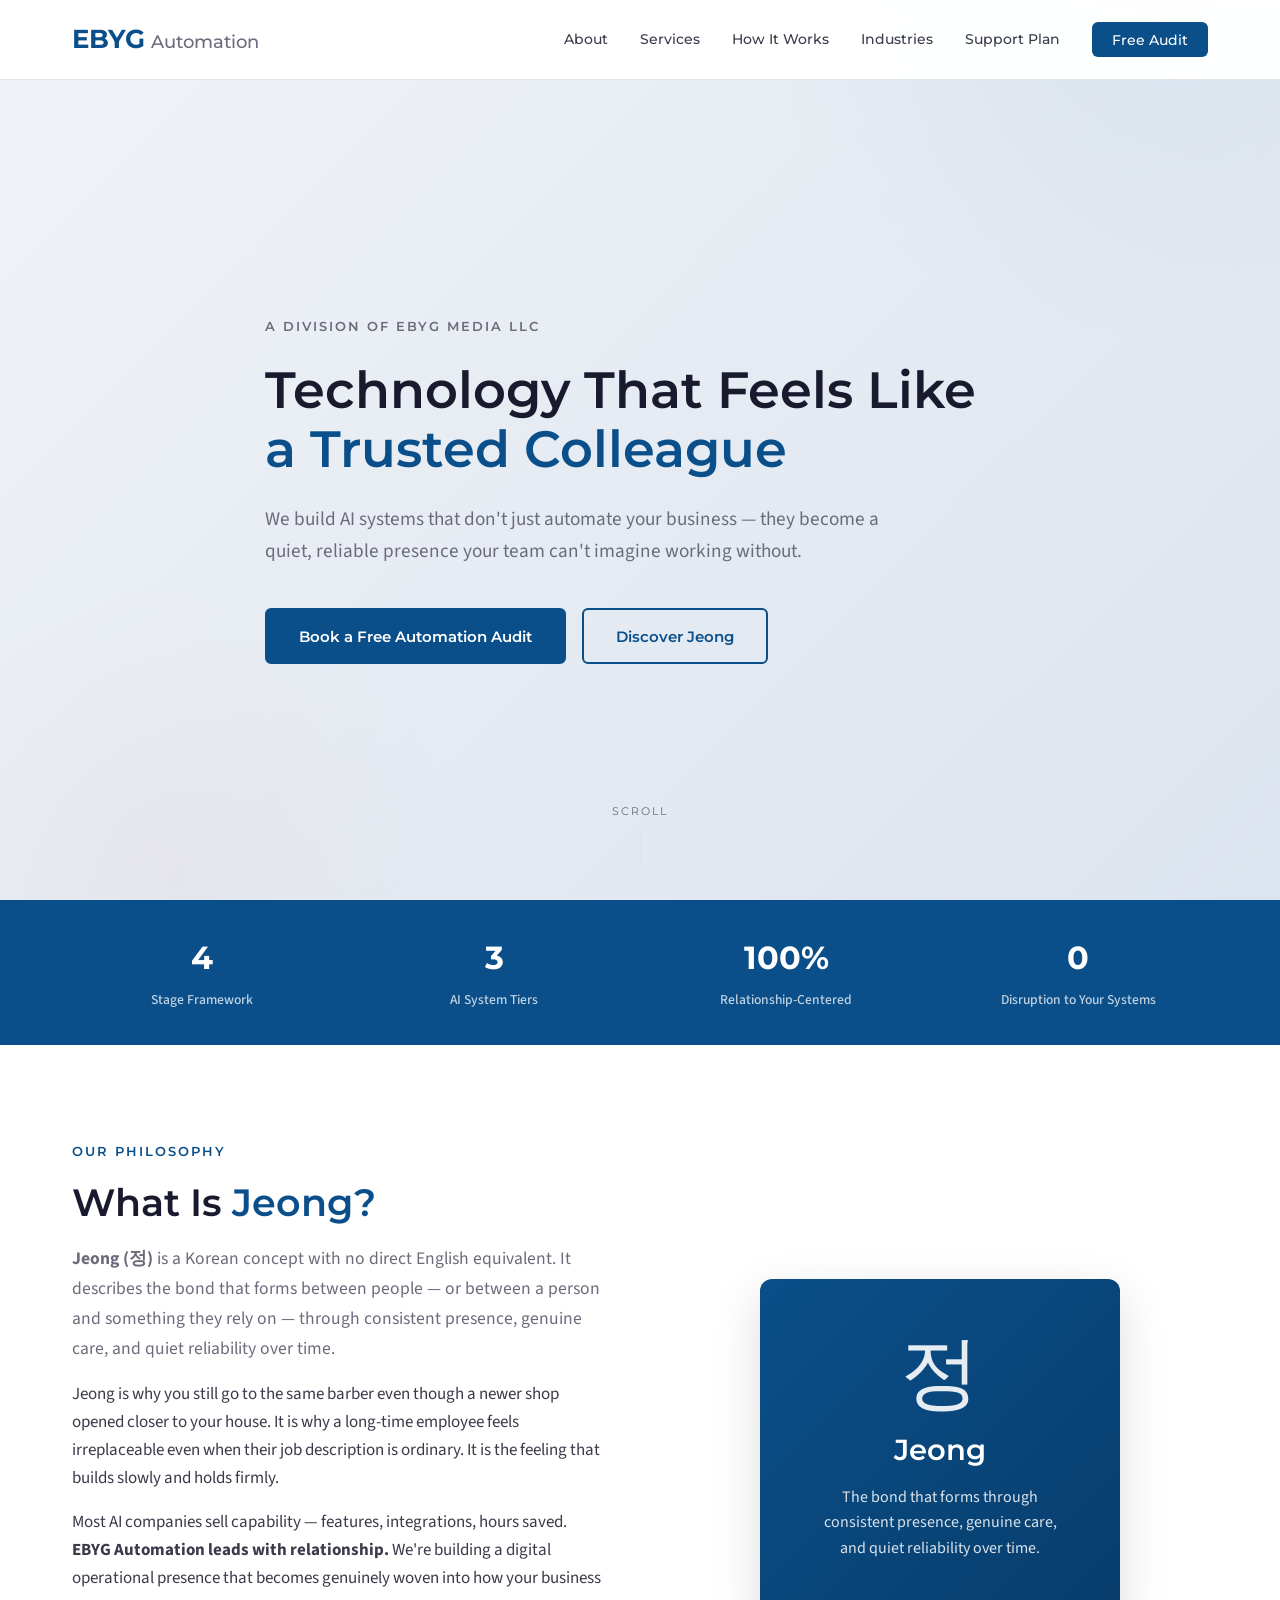
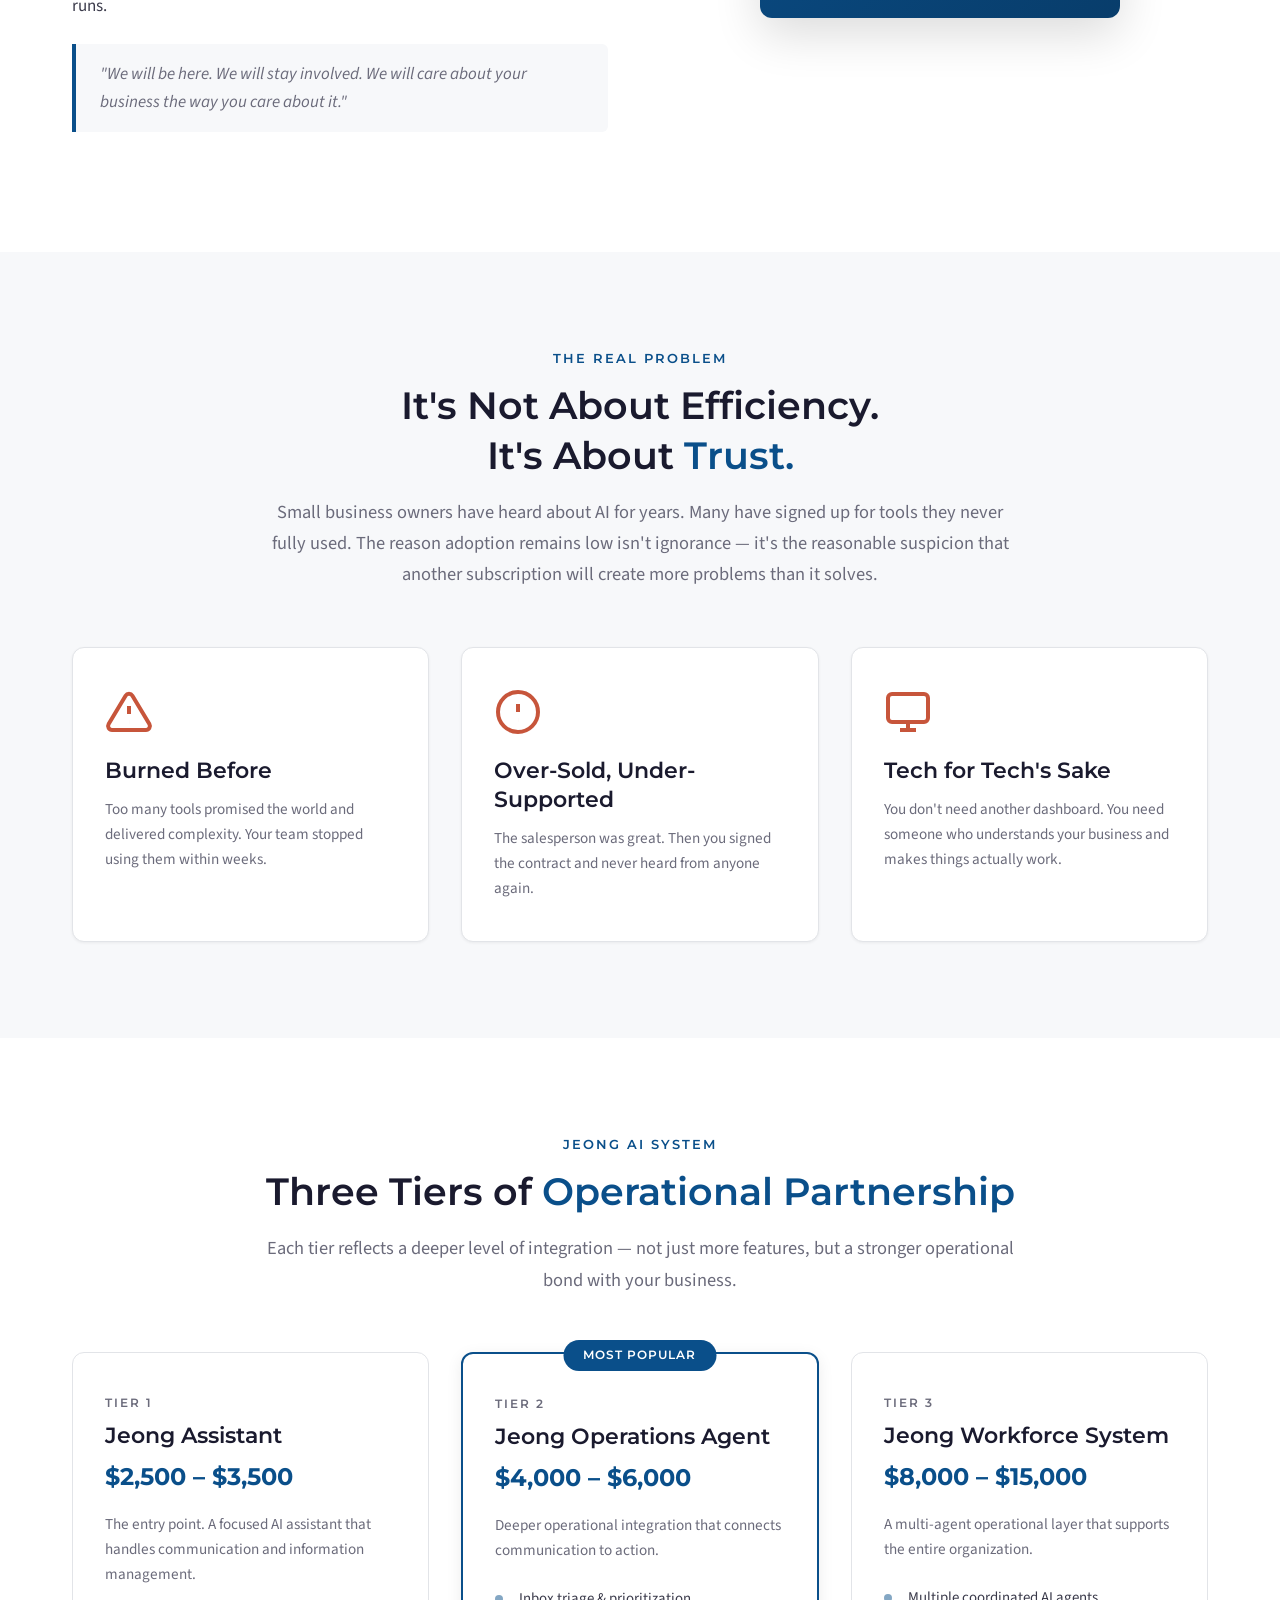
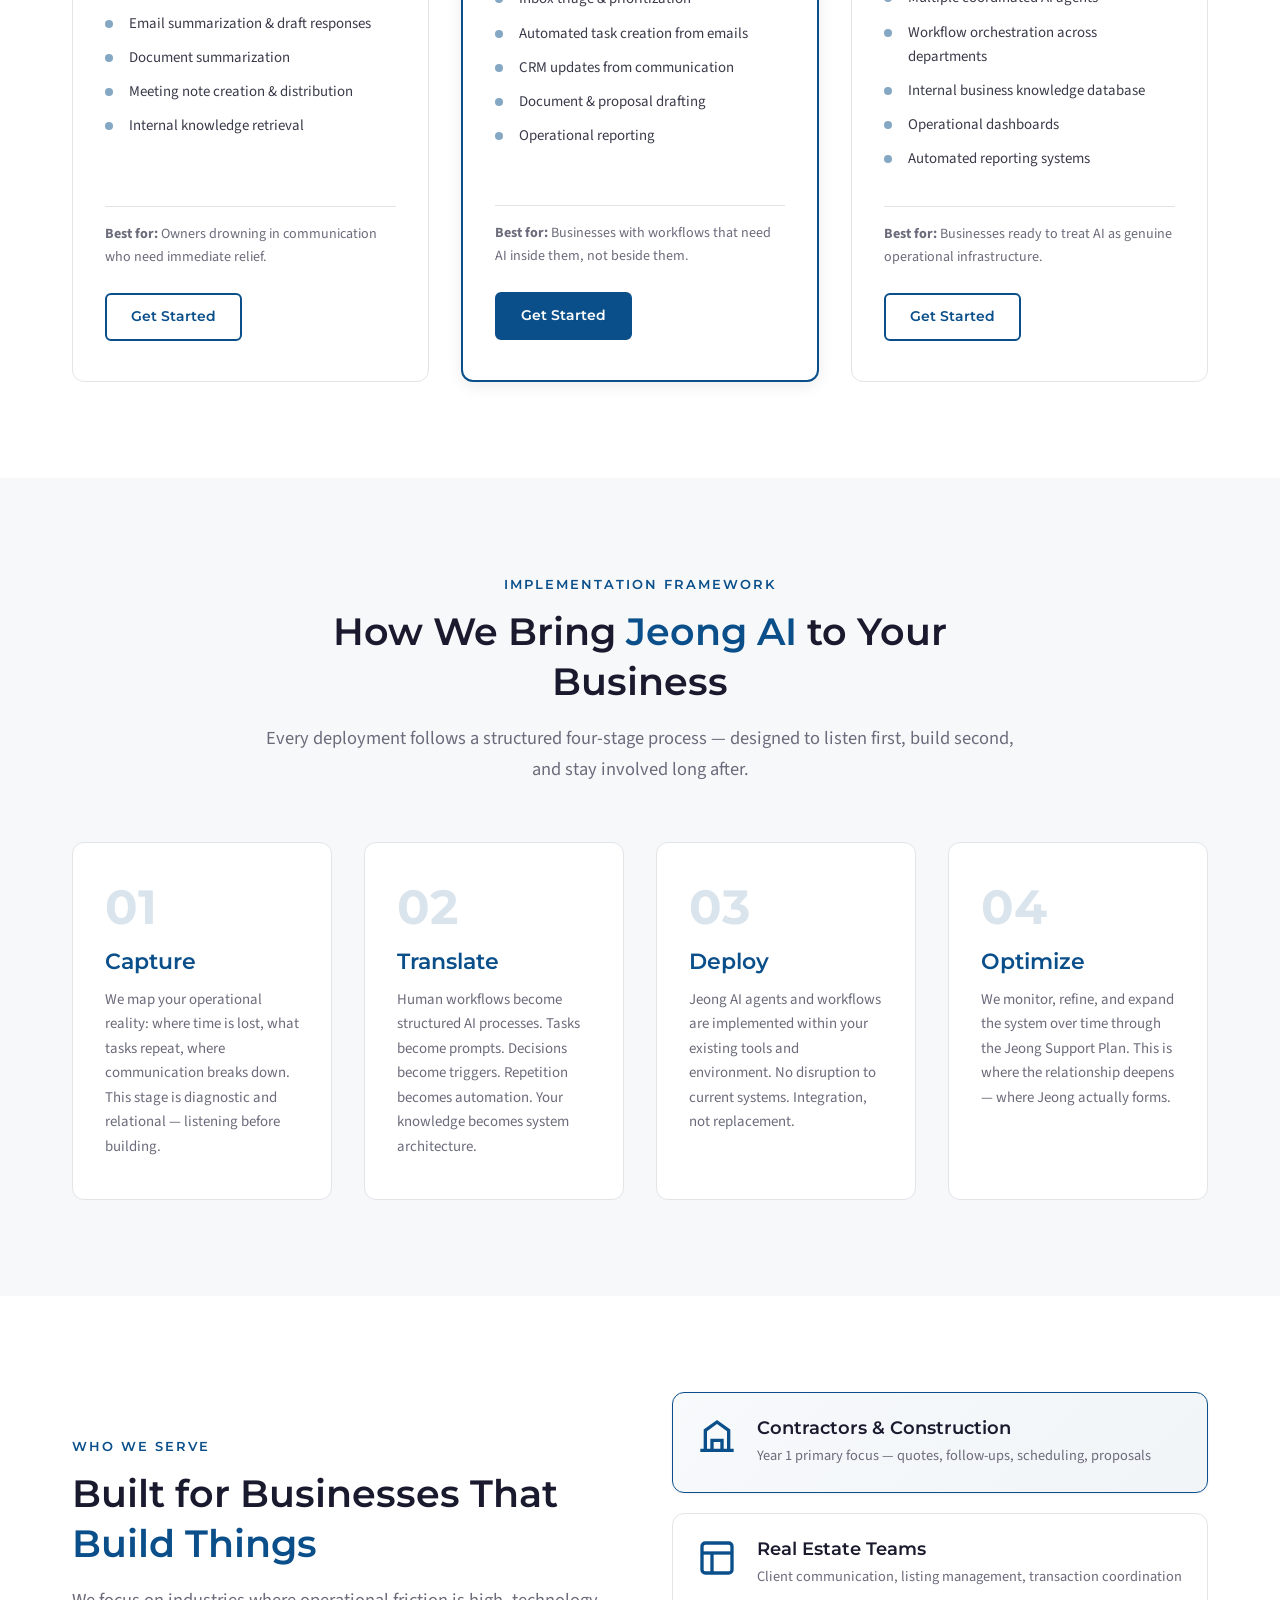
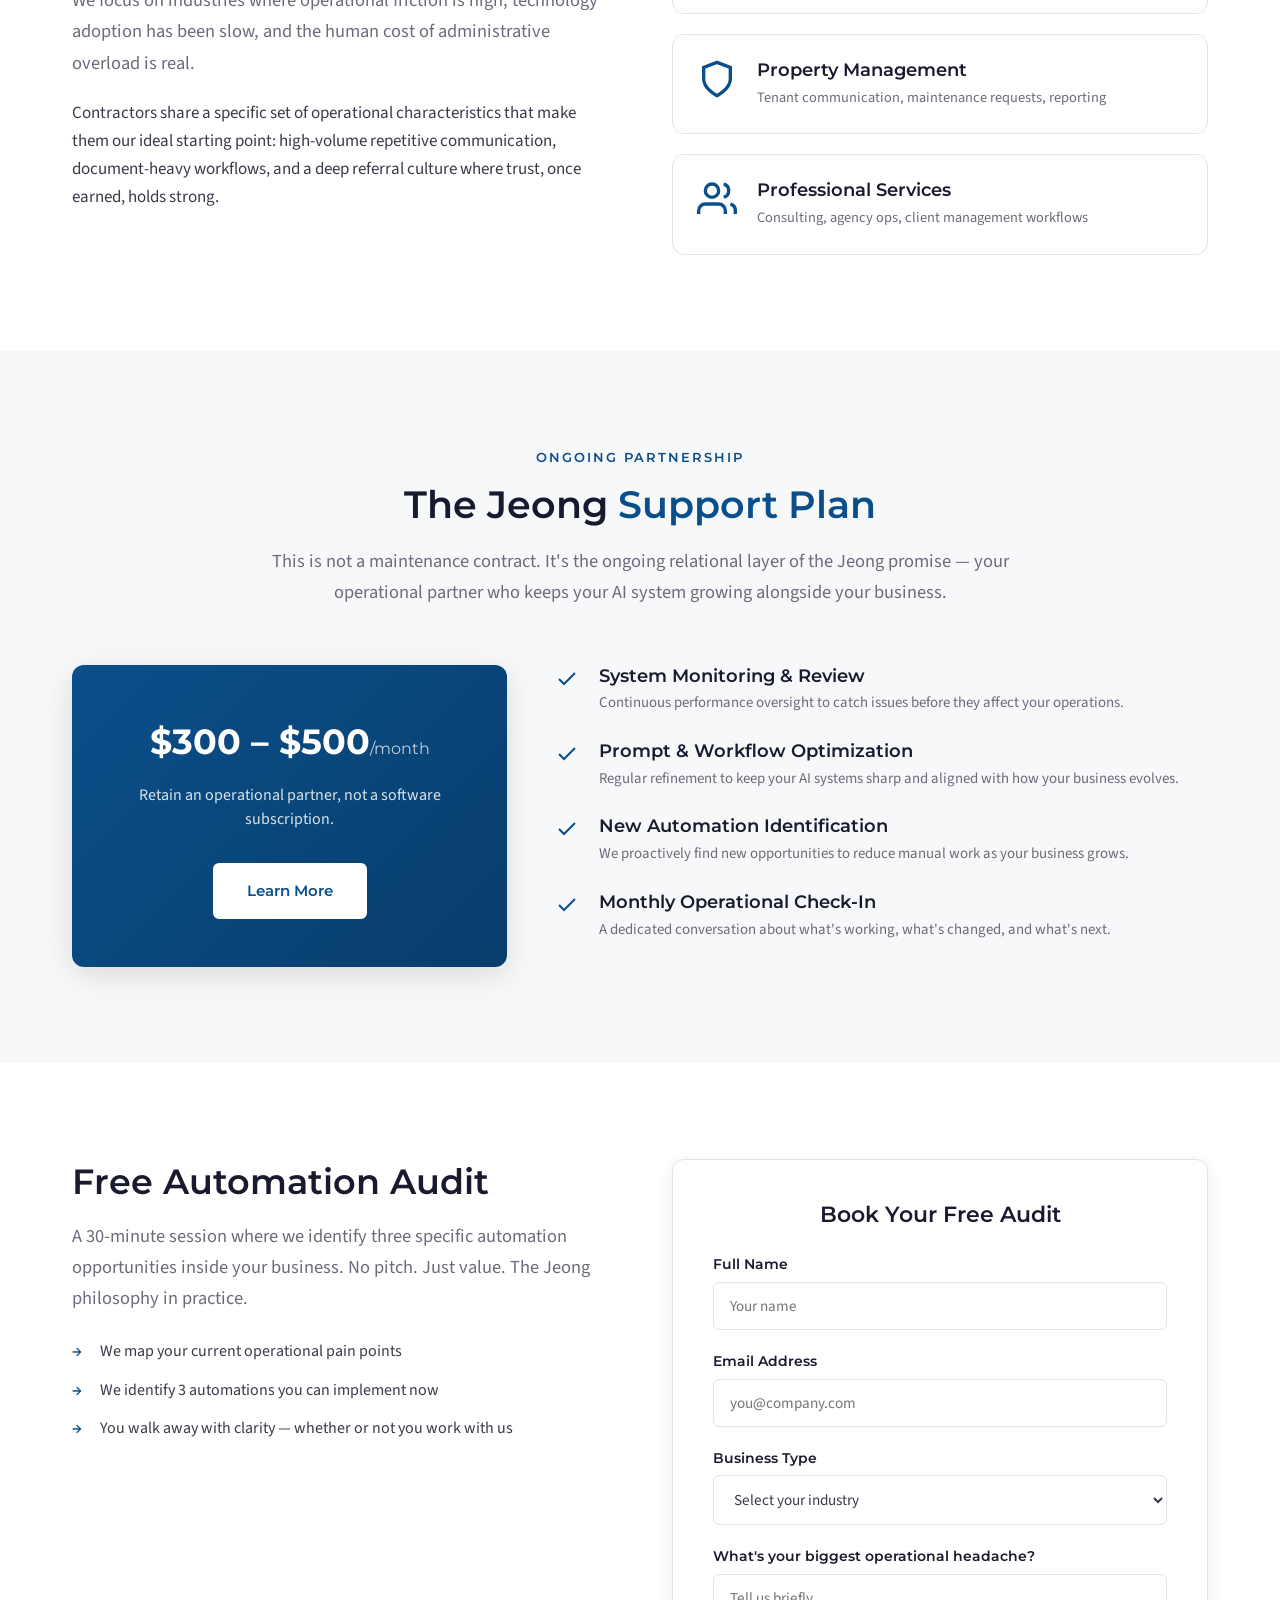
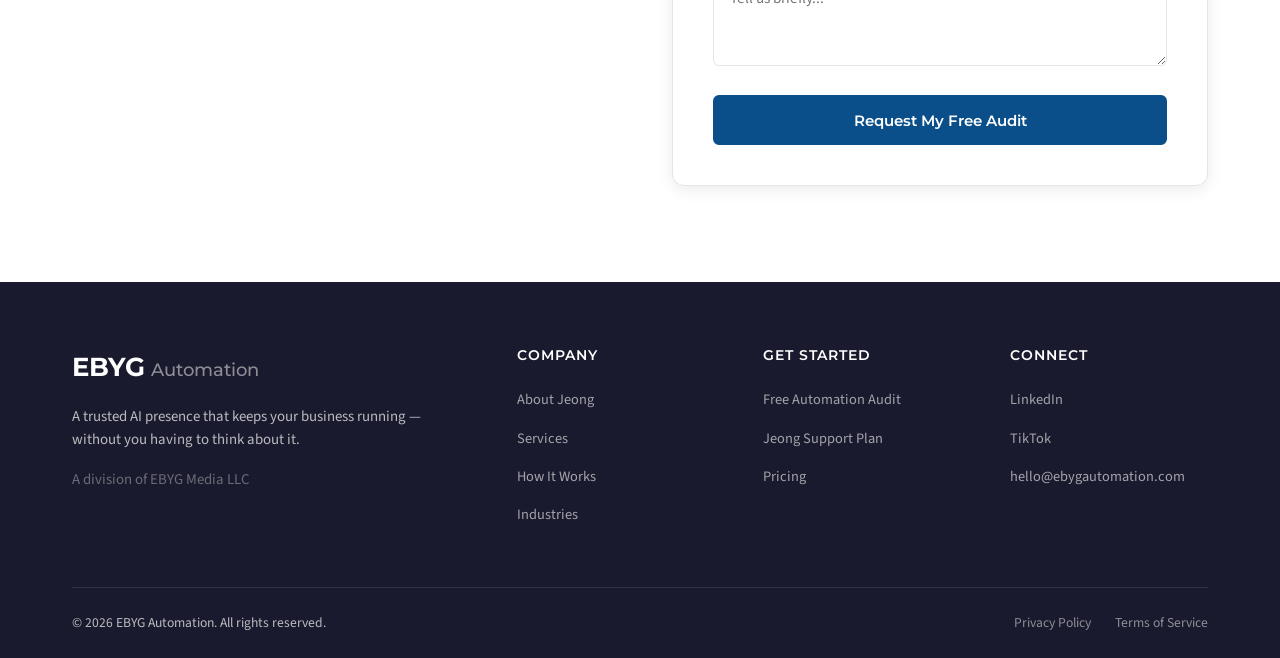
==== index.html @ 85698761 "Initial commit: EBYG Automation website Static single-page site for the Jeong AI brand with hero, se" ====
<!DOCTYPE html>
<html lang="en">
<head>
  <meta charset="UTF-8">
  <meta name="viewport" content="width=device-width, initial-scale=1.0">
  <meta name="description" content="EBYG Automation — AI implementation that builds trust, not just tools. Meet Jeong AI, your digital operational partner.">
  <title>EBYG Automation — Jeong AI | Trusted AI for Small Business</title>
  <link rel="preconnect" href="https://fonts.googleapis.com">
  <link rel="preconnect" href="https://fonts.gstatic.com" crossorigin>
  <link href="https://fonts.googleapis.com/css2?family=Montserrat:wght@400;500;600;700&family=Source+Sans+3:wght@300;400;500;600&display=swap" rel="stylesheet">
  <link rel="stylesheet" href="css/styles.css">
</head>
<body>

  <!-- ========== HEADER ========== -->
  <header class="site-header" id="site-header">
    <div class="container header-inner">
      <a href="#" class="logo">
        <span class="logo-ebyg">EBYG</span><span class="logo-auto">Automation</span>
      </a>
      <nav class="main-nav" id="main-nav">
        <ul class="nav-list">
          <li><a href="#about">About</a></li>
          <li><a href="#services">Services</a></li>
          <li><a href="#how-it-works">How It Works</a></li>
          <li><a href="#industries">Industries</a></li>
          <li><a href="#support">Support Plan</a></li>
          <li><a href="#contact" class="nav-cta">Free Audit</a></li>
        </ul>
      </nav>
      <button class="mobile-toggle" id="mobile-toggle" aria-label="Toggle navigation">
        <span></span><span></span><span></span>
      </button>
    </div>
  </header>

  <!-- ========== HERO ========== -->
  <section class="hero">
    <div class="hero-bg"></div>
    <div class="container hero-content">
      <p class="hero-tag">A Division of EBYG Media LLC</p>
      <h1>Technology That Feels Like<br><span class="highlight">a Trusted Colleague</span></h1>
      <p class="hero-sub">We build AI systems that don't just automate your business — they become a quiet, reliable presence your team can't imagine working without.</p>
      <div class="hero-actions">
        <a href="#contact" class="btn btn-primary">Book a Free Automation Audit</a>
        <a href="#about" class="btn btn-outline">Discover Jeong</a>
      </div>
    </div>
    <div class="hero-scroll">
      <span>Scroll</span>
      <div class="scroll-line"></div>
    </div>
  </section>

  <!-- ========== TRUST BAR ========== -->
  <section class="trust-bar">
    <div class="container">
      <div class="trust-items">
        <div class="trust-item">
          <span class="trust-number">4</span>
          <span class="trust-label">Stage Framework</span>
        </div>
        <div class="trust-item">
          <span class="trust-number">3</span>
          <span class="trust-label">AI System Tiers</span>
        </div>
        <div class="trust-item">
          <span class="trust-number">100%</span>
          <span class="trust-label">Relationship-Centered</span>
        </div>
        <div class="trust-item">
          <span class="trust-number">0</span>
          <span class="trust-label">Disruption to Your Systems</span>
        </div>
      </div>
    </div>
  </section>

  <!-- ========== ABOUT / JEONG ========== -->
  <section class="about" id="about">
    <div class="container">
      <div class="section-grid two-col">
        <div class="about-text">
          <p class="section-tag">Our Philosophy</p>
          <h2>What Is <span class="highlight">Jeong?</span></h2>
          <p class="lead"><strong>Jeong (정)</strong> is a Korean concept with no direct English equivalent. It describes the bond that forms between people — or between a person and something they rely on — through consistent presence, genuine care, and quiet reliability over time.</p>
          <p>Jeong is why you still go to the same barber even though a newer shop opened closer to your house. It is why a long-time employee feels irreplaceable even when their job description is ordinary. It is the feeling that builds slowly and holds firmly.</p>
          <p>Most AI companies sell capability — features, integrations, hours saved. <strong>EBYG Automation leads with relationship.</strong> We're building a digital operational presence that becomes genuinely woven into how your business runs.</p>
          <blockquote>
            "We will be here. We will stay involved. We will care about your business the way you care about it."
          </blockquote>
        </div>
        <div class="about-visual">
          <div class="jeong-card">
            <div class="jeong-symbol">정</div>
            <h3>Jeong</h3>
            <p>The bond that forms through consistent presence, genuine care, and quiet reliability over time.</p>
          </div>
        </div>
      </div>
    </div>
  </section>

  <!-- ========== PROBLEM ========== -->
  <section class="problem">
    <div class="container">
      <div class="section-center">
        <p class="section-tag">The Real Problem</p>
        <h2>It's Not About Efficiency.<br>It's About <span class="highlight">Trust.</span></h2>
        <p class="lead">Small business owners have heard about AI for years. Many have signed up for tools they never fully used. The reason adoption remains low isn't ignorance — it's the reasonable suspicion that another subscription will create more problems than it solves.</p>
      </div>
      <div class="problem-grid">
        <div class="problem-card">
          <div class="problem-icon">
            <svg viewBox="0 0 24 24" fill="none" stroke="currentColor" stroke-width="2"><path d="M10.29 3.86L1.82 18a2 2 0 0 0 1.71 3h16.94a2 2 0 0 0 1.71-3L13.71 3.86a2 2 0 0 0-3.42 0z"/><line x1="12" y1="9" x2="12" y2="13"/><line x1="12" y1="17" x2="12.01" y2="17"/></svg>
          </div>
          <h3>Burned Before</h3>
          <p>Too many tools promised the world and delivered complexity. Your team stopped using them within weeks.</p>
        </div>
        <div class="problem-card">
          <div class="problem-icon">
            <svg viewBox="0 0 24 24" fill="none" stroke="currentColor" stroke-width="2"><circle cx="12" cy="12" r="10"/><line x1="12" y1="8" x2="12" y2="12"/><line x1="12" y1="16" x2="12.01" y2="16"/></svg>
          </div>
          <h3>Over-Sold, Under-Supported</h3>
          <p>The salesperson was great. Then you signed the contract and never heard from anyone again.</p>
        </div>
        <div class="problem-card">
          <div class="problem-icon">
            <svg viewBox="0 0 24 24" fill="none" stroke="currentColor" stroke-width="2"><rect x="2" y="3" width="20" height="14" rx="2" ry="2"/><line x1="8" y1="21" x2="16" y2="21"/><line x1="12" y1="17" x2="12" y2="21"/></svg>
          </div>
          <h3>Tech for Tech's Sake</h3>
          <p>You don't need another dashboard. You need someone who understands your business and makes things actually work.</p>
        </div>
      </div>
    </div>
  </section>

  <!-- ========== SERVICES ========== -->
  <section class="services" id="services">
    <div class="container">
      <div class="section-center">
        <p class="section-tag">Jeong AI System</p>
        <h2>Three Tiers of <span class="highlight">Operational Partnership</span></h2>
        <p class="lead">Each tier reflects a deeper level of integration — not just more features, but a stronger operational bond with your business.</p>
      </div>
      <div class="services-grid">

        <div class="service-card">
          <div class="service-tier">Tier 1</div>
          <h3>Jeong Assistant</h3>
          <p class="service-price">$2,500 – $3,500</p>
          <p class="service-desc">The entry point. A focused AI assistant that handles communication and information management.</p>
          <ul class="service-features">
            <li>Email summarization &amp; draft responses</li>
            <li>Document summarization</li>
            <li>Meeting note creation &amp; distribution</li>
            <li>Internal knowledge retrieval</li>
          </ul>
          <p class="service-for"><strong>Best for:</strong> Owners drowning in communication who need immediate relief.</p>
          <a href="#contact" class="btn btn-outline btn-sm">Get Started</a>
        </div>

        <div class="service-card featured">
          <div class="service-badge">Most Popular</div>
          <div class="service-tier">Tier 2</div>
          <h3>Jeong Operations Agent</h3>
          <p class="service-price">$4,000 – $6,000</p>
          <p class="service-desc">Deeper operational integration that connects communication to action.</p>
          <ul class="service-features">
            <li>Inbox triage &amp; prioritization</li>
            <li>Automated task creation from emails</li>
            <li>CRM updates from communication</li>
            <li>Document &amp; proposal drafting</li>
            <li>Operational reporting</li>
          </ul>
          <p class="service-for"><strong>Best for:</strong> Businesses with workflows that need AI inside them, not beside them.</p>
          <a href="#contact" class="btn btn-primary btn-sm">Get Started</a>
        </div>

        <div class="service-card">
          <div class="service-tier">Tier 3</div>
          <h3>Jeong Workforce System</h3>
          <p class="service-price">$8,000 – $15,000</p>
          <p class="service-desc">A multi-agent operational layer that supports the entire organization.</p>
          <ul class="service-features">
            <li>Multiple coordinated AI agents</li>
            <li>Workflow orchestration across departments</li>
            <li>Internal business knowledge database</li>
            <li>Operational dashboards</li>
            <li>Automated reporting systems</li>
          </ul>
          <p class="service-for"><strong>Best for:</strong> Businesses ready to treat AI as genuine operational infrastructure.</p>
          <a href="#contact" class="btn btn-outline btn-sm">Get Started</a>
        </div>

      </div>
    </div>
  </section>

  <!-- ========== HOW IT WORKS ========== -->
  <section class="how-it-works" id="how-it-works">
    <div class="container">
      <div class="section-center">
        <p class="section-tag">Implementation Framework</p>
        <h2>How We Bring <span class="highlight">Jeong AI</span> to Your Business</h2>
        <p class="lead">Every deployment follows a structured four-stage process — designed to listen first, build second, and stay involved long after.</p>
      </div>
      <div class="steps-grid">
        <div class="step-card">
          <div class="step-number">01</div>
          <h3>Capture</h3>
          <p>We map your operational reality: where time is lost, what tasks repeat, where communication breaks down. This stage is diagnostic and relational — listening before building.</p>
        </div>
        <div class="step-card">
          <div class="step-number">02</div>
          <h3>Translate</h3>
          <p>Human workflows become structured AI processes. Tasks become prompts. Decisions become triggers. Repetition becomes automation. Your knowledge becomes system architecture.</p>
        </div>
        <div class="step-card">
          <div class="step-number">03</div>
          <h3>Deploy</h3>
          <p>Jeong AI agents and workflows are implemented within your existing tools and environment. No disruption to current systems. Integration, not replacement.</p>
        </div>
        <div class="step-card">
          <div class="step-number">04</div>
          <h3>Optimize</h3>
          <p>We monitor, refine, and expand the system over time through the Jeong Support Plan. This is where the relationship deepens — where Jeong actually forms.</p>
        </div>
      </div>
    </div>
  </section>

  <!-- ========== INDUSTRIES ========== -->
  <section class="industries" id="industries">
    <div class="container">
      <div class="section-grid two-col">
        <div class="industries-text">
          <p class="section-tag">Who We Serve</p>
          <h2>Built for Businesses That <span class="highlight">Build Things</span></h2>
          <p class="lead">We focus on industries where operational friction is high, technology adoption has been slow, and the human cost of administrative overload is real.</p>
          <p>Contractors share a specific set of operational characteristics that make them our ideal starting point: high-volume repetitive communication, document-heavy workflows, and a deep referral culture where trust, once earned, holds strong.</p>
        </div>
        <div class="industries-list">
          <div class="industry-item active">
            <div class="industry-icon">
              <svg viewBox="0 0 24 24" fill="none" stroke="currentColor" stroke-width="2"><path d="M2 20h20"/><path d="M5 20V8l7-5 7 5v12"/><path d="M9 20v-6h6v6"/></svg>
            </div>
            <div>
              <h4>Contractors &amp; Construction</h4>
              <p>Year 1 primary focus — quotes, follow-ups, scheduling, proposals</p>
            </div>
          </div>
          <div class="industry-item">
            <div class="industry-icon">
              <svg viewBox="0 0 24 24" fill="none" stroke="currentColor" stroke-width="2"><rect x="3" y="3" width="18" height="18" rx="2"/><path d="M3 9h18"/><path d="M9 21V9"/></svg>
            </div>
            <div>
              <h4>Real Estate Teams</h4>
              <p>Client communication, listing management, transaction coordination</p>
            </div>
          </div>
          <div class="industry-item">
            <div class="industry-icon">
              <svg viewBox="0 0 24 24" fill="none" stroke="currentColor" stroke-width="2"><path d="M12 22s8-4 8-10V5l-8-3-8 3v7c0 6 8 10 8 10z"/></svg>
            </div>
            <div>
              <h4>Property Management</h4>
              <p>Tenant communication, maintenance requests, reporting</p>
            </div>
          </div>
          <div class="industry-item">
            <div class="industry-icon">
              <svg viewBox="0 0 24 24" fill="none" stroke="currentColor" stroke-width="2"><path d="M17 21v-2a4 4 0 0 0-4-4H5a4 4 0 0 0-4 4v2"/><circle cx="9" cy="7" r="4"/><path d="M23 21v-2a4 4 0 0 0-3-3.87"/><path d="M16 3.13a4 4 0 0 1 0 7.75"/></svg>
            </div>
            <div>
              <h4>Professional Services</h4>
              <p>Consulting, agency ops, client management workflows</p>
            </div>
          </div>
        </div>
      </div>
    </div>
  </section>

  <!-- ========== SUPPORT PLAN ========== -->
  <section class="support" id="support">
    <div class="container">
      <div class="section-center">
        <p class="section-tag">Ongoing Partnership</p>
        <h2>The Jeong <span class="highlight">Support Plan</span></h2>
        <p class="lead">This is not a maintenance contract. It's the ongoing relational layer of the Jeong promise — your operational partner who keeps your AI system growing alongside your business.</p>
      </div>
      <div class="support-layout">
        <div class="support-price-card">
          <p class="support-price">$300 – $500<span>/month</span></p>
          <p class="support-tagline">Retain an operational partner, not a software subscription.</p>
          <a href="#contact" class="btn btn-primary">Learn More</a>
        </div>
        <div class="support-features">
          <div class="support-feature">
            <svg viewBox="0 0 24 24" fill="none" stroke="currentColor" stroke-width="2"><polyline points="20 6 9 17 4 12"/></svg>
            <div>
              <h4>System Monitoring &amp; Review</h4>
              <p>Continuous performance oversight to catch issues before they affect your operations.</p>
            </div>
          </div>
          <div class="support-feature">
            <svg viewBox="0 0 24 24" fill="none" stroke="currentColor" stroke-width="2"><polyline points="20 6 9 17 4 12"/></svg>
            <div>
              <h4>Prompt &amp; Workflow Optimization</h4>
              <p>Regular refinement to keep your AI systems sharp and aligned with how your business evolves.</p>
            </div>
          </div>
          <div class="support-feature">
            <svg viewBox="0 0 24 24" fill="none" stroke="currentColor" stroke-width="2"><polyline points="20 6 9 17 4 12"/></svg>
            <div>
              <h4>New Automation Identification</h4>
              <p>We proactively find new opportunities to reduce manual work as your business grows.</p>
            </div>
          </div>
          <div class="support-feature">
            <svg viewBox="0 0 24 24" fill="none" stroke="currentColor" stroke-width="2"><polyline points="20 6 9 17 4 12"/></svg>
            <div>
              <h4>Monthly Operational Check-In</h4>
              <p>A dedicated conversation about what's working, what's changed, and what's next.</p>
            </div>
          </div>
        </div>
      </div>
    </div>
  </section>

  <!-- ========== CTA / AUDIT ========== -->
  <section class="cta-section" id="contact">
    <div class="container">
      <div class="cta-box">
        <div class="cta-content">
          <h2>Free Automation Audit</h2>
          <p class="lead">A 30-minute session where we identify three specific automation opportunities inside your business. No pitch. Just value. The Jeong philosophy in practice.</p>
          <ul class="cta-list">
            <li>We map your current operational pain points</li>
            <li>We identify 3 automations you can implement now</li>
            <li>You walk away with clarity — whether or not you work with us</li>
          </ul>
        </div>
        <div class="cta-form-wrap">
          <form class="cta-form" id="audit-form">
            <h3>Book Your Free Audit</h3>
            <div class="form-group">
              <label for="name">Full Name</label>
              <input type="text" id="name" name="name" placeholder="Your name" required>
            </div>
            <div class="form-group">
              <label for="email">Email Address</label>
              <input type="email" id="email" name="email" placeholder="you@company.com" required>
            </div>
            <div class="form-group">
              <label for="business">Business Type</label>
              <select id="business" name="business" required>
                <option value="" disabled selected>Select your industry</option>
                <option value="contractor">Contractor / Construction</option>
                <option value="realestate">Real Estate</option>
                <option value="property">Property Management</option>
                <option value="professional">Professional Services</option>
                <option value="other">Other</option>
              </select>
            </div>
            <div class="form-group">
              <label for="message">What's your biggest operational headache?</label>
              <textarea id="message" name="message" rows="3" placeholder="Tell us briefly..."></textarea>
            </div>
            <button type="submit" class="btn btn-primary btn-full">Request My Free Audit</button>
          </form>
        </div>
      </div>
    </div>
  </section>

  <!-- ========== FOOTER ========== -->
  <footer class="site-footer">
    <div class="container">
      <div class="footer-grid">
        <div class="footer-brand">
          <a href="#" class="logo">
            <span class="logo-ebyg">EBYG</span><span class="logo-auto">Automation</span>
          </a>
          <p>A trusted AI presence that keeps your business running — without you having to think about it.</p>
          <p class="footer-division">A division of EBYG Media LLC</p>
        </div>
        <div class="footer-links">
          <h4>Company</h4>
          <ul>
            <li><a href="#about">About Jeong</a></li>
            <li><a href="#services">Services</a></li>
            <li><a href="#how-it-works">How It Works</a></li>
            <li><a href="#industries">Industries</a></li>
          </ul>
        </div>
        <div class="footer-links">
          <h4>Get Started</h4>
          <ul>
            <li><a href="#contact">Free Automation Audit</a></li>
            <li><a href="#support">Jeong Support Plan</a></li>
            <li><a href="#services">Pricing</a></li>
          </ul>
        </div>
        <div class="footer-links">
          <h4>Connect</h4>
          <ul>
            <li><a href="https://linkedin.com" target="_blank" rel="noopener">LinkedIn</a></li>
            <li><a href="https://tiktok.com" target="_blank" rel="noopener">TikTok</a></li>
            <li><a href="mailto:hello@ebygautomation.com">hello@ebygautomation.com</a></li>
          </ul>
        </div>
      </div>
      <div class="footer-bottom">
        <p>&copy; 2026 EBYG Automation. All rights reserved.</p>
        <div class="footer-legal">
          <a href="#">Privacy Policy</a>
          <a href="#">Terms of Service</a>
        </div>
      </div>
    </div>
  </footer>

  <!-- Scroll to top -->
  <button class="scroll-top" id="scroll-top" aria-label="Scroll to top">
    <svg viewBox="0 0 24 24" fill="none" stroke="currentColor" stroke-width="2"><polyline points="18 15 12 9 6 15"/></svg>
  </button>

  <script src="js/main.js"></script>
</body>
</html>
---- css/styles.css ----
/* ============================================================
   EBYG Automation — Styles
   Design inspired by explanationbygeneration.com
   Brand: Professional, warm, trust-centered
   ============================================================ */

/* ---------- VARIABLES ---------- */
:root {
  --primary: #0a4f8a;
  --primary-dark: #083d6b;
  --primary-light: #1a6fb8;
  --accent: #c7553b;
  --accent-hover: #a8432d;
  --dark: #1a1a2e;
  --text: #3a3a4a;
  --text-light: #6b6b7b;
  --light: #f7f8fa;
  --white: #ffffff;
  --border: #e2e4e8;
  --shadow-sm: 0 1px 3px rgba(0,0,0,0.06);
  --shadow-md: 0 4px 16px rgba(0,0,0,0.08);
  --shadow-lg: 0 8px 32px rgba(0,0,0,0.12);
  --shadow-xl: 0 16px 48px rgba(0,0,0,0.14);
  --radius: 6px;
  --radius-lg: 12px;
  --transition: 0.25s ease;
  --font-heading: 'Montserrat', sans-serif;
  --font-body: 'Source Sans 3', 'Source Sans Pro', sans-serif;
  --max-width: 1200px;
  --header-h: 80px;
}

/* ---------- RESET ---------- */
*, *::before, *::after { box-sizing: border-box; margin: 0; padding: 0; }
html { scroll-behavior: smooth; scroll-padding-top: var(--header-h); }
body {
  font-family: var(--font-body);
  font-size: 17px;
  line-height: 1.65;
  color: var(--text);
  background: var(--white);
  -webkit-font-smoothing: antialiased;
}
img { max-width: 100%; display: block; }
a { color: var(--primary); text-decoration: none; transition: color var(--transition); }
a:hover { color: var(--accent); }
ul { list-style: none; }

/* ---------- UTILITIES ---------- */
.container {
  width: 100%;
  max-width: var(--max-width);
  margin: 0 auto;
  padding: 0 2rem;
}
.section-tag {
  font-family: var(--font-heading);
  font-size: 0.8rem;
  font-weight: 600;
  text-transform: uppercase;
  letter-spacing: 2px;
  color: var(--primary);
  margin-bottom: 0.75rem;
}
.section-center { text-align: center; max-width: 750px; margin: 0 auto 3.5rem; }
.section-grid { display: grid; gap: 4rem; align-items: center; }
.two-col { grid-template-columns: 1fr 1fr; }
h1, h2, h3, h4, h5, h6 {
  font-family: var(--font-heading);
  color: var(--dark);
  line-height: 1.3;
  font-weight: 600;
}
h1 { font-size: 3.2rem; line-height: 1.15; }
h2 { font-size: 2.4rem; margin-bottom: 1rem; }
h3 { font-size: 1.4rem; margin-bottom: 0.5rem; }
h4 { font-size: 1.1rem; }
.highlight { color: var(--primary); }
.lead { font-size: 1.15rem; color: var(--text-light); line-height: 1.7; margin-bottom: 1.25rem; }
blockquote {
  border-left: 4px solid var(--primary);
  padding: 1rem 1.5rem;
  margin: 1.5rem 0;
  font-style: italic;
  color: var(--text-light);
  background: var(--light);
  border-radius: 0 var(--radius) var(--radius) 0;
}

/* ---------- BUTTONS ---------- */
.btn {
  display: inline-flex;
  align-items: center;
  justify-content: center;
  font-family: var(--font-heading);
  font-size: 0.95rem;
  font-weight: 600;
  padding: 0.85rem 2rem;
  border-radius: var(--radius);
  border: 2px solid transparent;
  cursor: pointer;
  transition: all var(--transition);
  text-decoration: none;
}
.btn-primary {
  background: var(--primary);
  color: var(--white);
  border-color: var(--primary);
}
.btn-primary:hover {
  background: var(--accent);
  border-color: var(--accent);
  color: var(--white);
}
.btn-outline {
  background: transparent;
  color: var(--primary);
  border-color: var(--primary);
}
.btn-outline:hover {
  background: var(--primary);
  color: var(--white);
}
.btn-sm { padding: 0.65rem 1.5rem; font-size: 0.88rem; }
.btn-full { width: 100%; }

/* ---------- HEADER ---------- */
.site-header {
  position: fixed;
  top: 0; left: 0; right: 0;
  height: var(--header-h);
  background: rgba(255,255,255,0.97);
  backdrop-filter: blur(10px);
  z-index: 1000;
  border-bottom: 1px solid var(--border);
  transition: box-shadow var(--transition);
}
.site-header.scrolled { box-shadow: var(--shadow-md); }
.header-inner {
  display: flex;
  align-items: center;
  justify-content: space-between;
  height: 100%;
}
.logo {
  display: flex;
  align-items: baseline;
  gap: 0.35rem;
  font-family: var(--font-heading);
  text-decoration: none;
}
.logo-ebyg {
  font-size: 1.6rem;
  font-weight: 700;
  color: var(--primary);
}
.logo-auto {
  font-size: 1.1rem;
  font-weight: 500;
  color: var(--text-light);
}
.nav-list {
  display: flex;
  align-items: center;
  gap: 2rem;
}
.nav-list a {
  font-family: var(--font-heading);
  font-size: 0.9rem;
  font-weight: 500;
  color: var(--text);
  transition: color var(--transition);
  position: relative;
}
.nav-list a::after {
  content: '';
  position: absolute;
  bottom: -4px; left: 0;
  width: 0; height: 2px;
  background: var(--primary);
  transition: width var(--transition);
}
.nav-list a:hover { color: var(--primary); }
.nav-list a:hover::after { width: 100%; }
.nav-cta {
  background: var(--primary);
  color: var(--white) !important;
  padding: 0.55rem 1.25rem;
  border-radius: var(--radius);
}
.nav-cta::after { display: none !important; }
.nav-cta:hover { background: var(--accent); color: var(--white) !important; }

/* Mobile toggle */
.mobile-toggle {
  display: none;
  flex-direction: column;
  gap: 5px;
  background: none;
  border: none;
  cursor: pointer;
  padding: 4px;
}
.mobile-toggle span {
  width: 26px; height: 2px;
  background: var(--dark);
  border-radius: 2px;
  transition: all var(--transition);
}
.mobile-toggle.active span:nth-child(1) { transform: rotate(45deg) translate(5px, 5px); }
.mobile-toggle.active span:nth-child(2) { opacity: 0; }
.mobile-toggle.active span:nth-child(3) { transform: rotate(-45deg) translate(5px, -5px); }

/* ---------- HERO ---------- */
.hero {
  position: relative;
  min-height: 100vh;
  display: flex;
  align-items: center;
  overflow: hidden;
  padding-top: var(--header-h);
}
.hero-bg {
  position: absolute;
  inset: 0;
  background: linear-gradient(135deg, #f0f4f8 0%, #e8edf4 40%, #dce4ef 100%);
  z-index: -2;
}
.hero-bg::before {
  content: '';
  position: absolute;
  top: -50%; right: -20%;
  width: 800px; height: 800px;
  background: radial-gradient(circle, rgba(10,79,138,0.06) 0%, transparent 70%);
  border-radius: 50%;
}
.hero-bg::after {
  content: '';
  position: absolute;
  bottom: -30%; left: -10%;
  width: 600px; height: 600px;
  background: radial-gradient(circle, rgba(199,85,59,0.04) 0%, transparent 70%);
  border-radius: 50%;
}
.hero-content {
  max-width: 750px;
  padding: 4rem 0;
}
.hero-tag {
  font-family: var(--font-heading);
  font-size: 0.8rem;
  font-weight: 600;
  text-transform: uppercase;
  letter-spacing: 2px;
  color: var(--text-light);
  margin-bottom: 1.5rem;
}
.hero h1 { margin-bottom: 1.5rem; }
.hero-sub {
  font-size: 1.2rem;
  line-height: 1.7;
  color: var(--text-light);
  margin-bottom: 2.5rem;
  max-width: 620px;
}
.hero-actions { display: flex; gap: 1rem; flex-wrap: wrap; }

.hero-scroll {
  position: absolute;
  bottom: 2rem;
  left: 50%;
  transform: translateX(-50%);
  display: flex;
  flex-direction: column;
  align-items: center;
  gap: 0.5rem;
}
.hero-scroll span {
  font-family: var(--font-heading);
  font-size: 0.7rem;
  text-transform: uppercase;
  letter-spacing: 2px;
  color: var(--text-light);
}
.scroll-line {
  width: 1px; height: 40px;
  background: var(--border);
  position: relative;
  overflow: hidden;
}
.scroll-line::after {
  content: '';
  position: absolute;
  top: -100%; left: 0;
  width: 100%; height: 50%;
  background: var(--primary);
  animation: scrollDown 2s ease infinite;
}
@keyframes scrollDown {
  0% { top: -50%; }
  100% { top: 150%; }
}

/* ---------- TRUST BAR ---------- */
.trust-bar {
  background: var(--primary);
  padding: 2rem 0;
}
.trust-items {
  display: grid;
  grid-template-columns: repeat(4, 1fr);
  gap: 2rem;
  text-align: center;
}
.trust-number {
  display: block;
  font-family: var(--font-heading);
  font-size: 2rem;
  font-weight: 700;
  color: var(--white);
}
.trust-label {
  font-size: 0.85rem;
  color: rgba(255,255,255,0.75);
  font-weight: 500;
}

/* ---------- ABOUT ---------- */
.about {
  padding: 6rem 0;
}
.about-text p { margin-bottom: 1rem; }
.about-text .lead { font-size: 1.1rem; }
.about-visual {
  display: flex;
  align-items: center;
  justify-content: center;
}
.jeong-card {
  background: linear-gradient(135deg, var(--primary) 0%, var(--primary-dark) 100%);
  color: var(--white);
  padding: 3.5rem;
  border-radius: var(--radius-lg);
  text-align: center;
  box-shadow: var(--shadow-xl);
  max-width: 360px;
  width: 100%;
}
.jeong-symbol {
  font-size: 5rem;
  line-height: 1;
  margin-bottom: 1rem;
  opacity: 0.9;
}
.jeong-card h3 {
  color: var(--white);
  font-size: 1.8rem;
  margin-bottom: 1rem;
}
.jeong-card p {
  font-size: 1rem;
  opacity: 0.85;
  line-height: 1.6;
}

/* ---------- PROBLEM ---------- */
.problem {
  padding: 6rem 0;
  background: var(--light);
}
.problem-grid {
  display: grid;
  grid-template-columns: repeat(3, 1fr);
  gap: 2rem;
  margin-top: 3rem;
}
.problem-card {
  background: var(--white);
  padding: 2.5rem 2rem;
  border-radius: var(--radius-lg);
  box-shadow: var(--shadow-sm);
  border: 1px solid var(--border);
  transition: all var(--transition);
}
.problem-card:hover {
  box-shadow: var(--shadow-md);
  transform: translateY(-4px);
}
.problem-icon {
  width: 48px; height: 48px;
  color: var(--accent);
  margin-bottom: 1.25rem;
}
.problem-icon svg { width: 100%; height: 100%; }
.problem-card h3 { margin-bottom: 0.75rem; }
.problem-card p { color: var(--text-light); font-size: 0.95rem; }

/* ---------- SERVICES ---------- */
.services {
  padding: 6rem 0;
}
.services-grid {
  display: grid;
  grid-template-columns: repeat(3, 1fr);
  gap: 2rem;
  align-items: stretch;
}
.service-card {
  position: relative;
  background: var(--white);
  border: 1px solid var(--border);
  border-radius: var(--radius-lg);
  padding: 2.5rem 2rem;
  transition: all var(--transition);
  display: flex;
  flex-direction: column;
}
.service-card:hover {
  box-shadow: var(--shadow-lg);
  transform: translateY(-4px);
}
.service-card.featured {
  border-color: var(--primary);
  border-width: 2px;
  box-shadow: var(--shadow-md);
}
.service-badge {
  position: absolute;
  top: -14px; left: 50%;
  transform: translateX(-50%);
  background: var(--primary);
  color: var(--white);
  font-family: var(--font-heading);
  font-size: 0.75rem;
  font-weight: 600;
  text-transform: uppercase;
  letter-spacing: 1px;
  padding: 0.35rem 1.25rem;
  border-radius: 20px;
  white-space: nowrap;
}
.service-tier {
  font-family: var(--font-heading);
  font-size: 0.75rem;
  font-weight: 600;
  text-transform: uppercase;
  letter-spacing: 2px;
  color: var(--text-light);
  margin-bottom: 0.5rem;
}
.service-card h3 { font-size: 1.35rem; margin-bottom: 0.5rem; }
.service-price {
  font-family: var(--font-heading);
  font-size: 1.5rem;
  font-weight: 700;
  color: var(--primary);
  margin-bottom: 1rem;
}
.service-desc {
  color: var(--text-light);
  font-size: 0.95rem;
  margin-bottom: 1.5rem;
}
.service-features {
  margin-bottom: 1.5rem;
  flex-grow: 1;
}
.service-features li {
  position: relative;
  padding-left: 1.5rem;
  margin-bottom: 0.6rem;
  font-size: 0.93rem;
  color: var(--text);
}
.service-features li::before {
  content: '';
  position: absolute;
  left: 0; top: 8px;
  width: 8px; height: 8px;
  border-radius: 50%;
  background: var(--primary);
  opacity: 0.5;
}
.service-for {
  font-size: 0.88rem;
  color: var(--text-light);
  margin-bottom: 1.5rem;
  padding-top: 1rem;
  border-top: 1px solid var(--border);
}
.service-card .btn { align-self: flex-start; }

/* ---------- HOW IT WORKS ---------- */
.how-it-works {
  padding: 6rem 0;
  background: var(--light);
}
.steps-grid {
  display: grid;
  grid-template-columns: repeat(4, 1fr);
  gap: 2rem;
}
.step-card {
  position: relative;
  background: var(--white);
  padding: 2.5rem 2rem;
  border-radius: var(--radius-lg);
  border: 1px solid var(--border);
  transition: all var(--transition);
}
.step-card:hover {
  box-shadow: var(--shadow-md);
  transform: translateY(-4px);
}
.step-number {
  font-family: var(--font-heading);
  font-size: 3rem;
  font-weight: 700;
  color: var(--primary);
  opacity: 0.15;
  line-height: 1;
  margin-bottom: 1rem;
}
.step-card h3 { color: var(--primary); margin-bottom: 0.75rem; }
.step-card p { font-size: 0.93rem; color: var(--text-light); }

/* ---------- INDUSTRIES ---------- */
.industries {
  padding: 6rem 0;
}
.industries-list {
  display: flex;
  flex-direction: column;
  gap: 1.25rem;
}
.industry-item {
  display: flex;
  align-items: flex-start;
  gap: 1.25rem;
  padding: 1.5rem;
  border-radius: var(--radius-lg);
  border: 1px solid var(--border);
  background: var(--white);
  transition: all var(--transition);
}
.industry-item:hover, .industry-item.active {
  border-color: var(--primary);
  box-shadow: var(--shadow-sm);
}
.industry-item.active {
  background: linear-gradient(135deg, rgba(10,79,138,0.03), rgba(10,79,138,0.06));
}
.industry-icon {
  width: 40px; height: 40px;
  flex-shrink: 0;
  color: var(--primary);
}
.industry-icon svg { width: 100%; height: 100%; }
.industry-item h4 { margin-bottom: 0.25rem; }
.industry-item p { font-size: 0.9rem; color: var(--text-light); }

/* ---------- SUPPORT ---------- */
.support {
  padding: 6rem 0;
  background: var(--light);
}
.support-layout {
  display: grid;
  grid-template-columns: 1fr 1.5fr;
  gap: 3rem;
  align-items: start;
}
.support-price-card {
  background: linear-gradient(135deg, var(--primary) 0%, var(--primary-dark) 100%);
  color: var(--white);
  padding: 3rem;
  border-radius: var(--radius-lg);
  text-align: center;
  box-shadow: var(--shadow-lg);
  position: sticky;
  top: calc(var(--header-h) + 2rem);
}
.support-price {
  font-family: var(--font-heading);
  font-size: 2.2rem;
  font-weight: 700;
  margin-bottom: 0.75rem;
}
.support-price span {
  font-size: 1rem;
  font-weight: 400;
  opacity: 0.75;
}
.support-tagline {
  font-size: 1rem;
  opacity: 0.85;
  margin-bottom: 2rem;
  line-height: 1.5;
}
.support-price-card .btn {
  background: var(--white);
  color: var(--primary);
  border-color: var(--white);
}
.support-price-card .btn:hover {
  background: var(--accent);
  color: var(--white);
  border-color: var(--accent);
}
.support-features { display: flex; flex-direction: column; gap: 1.5rem; }
.support-feature {
  display: flex;
  gap: 1.25rem;
  align-items: flex-start;
}
.support-feature svg {
  width: 24px; height: 24px;
  flex-shrink: 0;
  color: var(--primary);
  margin-top: 2px;
}
.support-feature h4 { margin-bottom: 0.25rem; }
.support-feature p { font-size: 0.93rem; color: var(--text-light); }

/* ---------- CTA / CONTACT ---------- */
.cta-section {
  padding: 6rem 0;
}
.cta-box {
  display: grid;
  grid-template-columns: 1fr 1fr;
  gap: 4rem;
  align-items: start;
}
.cta-content h2 {
  font-size: 2.2rem;
  margin-bottom: 1rem;
}
.cta-list {
  margin-top: 1.5rem;
}
.cta-list li {
  position: relative;
  padding-left: 1.75rem;
  margin-bottom: 0.75rem;
  font-size: 1rem;
}
.cta-list li::before {
  content: '→';
  position: absolute;
  left: 0;
  color: var(--primary);
  font-weight: 600;
}
.cta-form-wrap {
  background: var(--white);
  border: 1px solid var(--border);
  border-radius: var(--radius-lg);
  padding: 2.5rem;
  box-shadow: var(--shadow-md);
}
.cta-form h3 {
  margin-bottom: 1.5rem;
  text-align: center;
}
.form-group {
  margin-bottom: 1.25rem;
}
.form-group label {
  display: block;
  font-family: var(--font-heading);
  font-size: 0.85rem;
  font-weight: 600;
  color: var(--dark);
  margin-bottom: 0.4rem;
}
.form-group input,
.form-group select,
.form-group textarea {
  width: 100%;
  padding: 0.75rem 1rem;
  font-family: var(--font-body);
  font-size: 0.95rem;
  border: 1px solid var(--border);
  border-radius: var(--radius);
  background: var(--white);
  color: var(--text);
  transition: border-color var(--transition), box-shadow var(--transition);
}
.form-group input:focus,
.form-group select:focus,
.form-group textarea:focus {
  outline: none;
  border-color: var(--primary);
  box-shadow: 0 0 0 3px rgba(10,79,138,0.1);
}
.form-group textarea { resize: vertical; }

/* ---------- FOOTER ---------- */
.site-footer {
  background: var(--dark);
  color: rgba(255,255,255,0.7);
  padding: 4rem 0 0;
}
.footer-grid {
  display: grid;
  grid-template-columns: 2fr 1fr 1fr 1fr;
  gap: 3rem;
  padding-bottom: 3rem;
  border-bottom: 1px solid rgba(255,255,255,0.1);
}
.footer-brand p {
  font-size: 0.93rem;
  margin-top: 1rem;
  line-height: 1.6;
}
.footer-division {
  font-size: 0.82rem;
  opacity: 0.5;
  margin-top: 1rem !important;
}
.footer-brand .logo-ebyg { color: var(--white); }
.footer-brand .logo-auto { color: rgba(255,255,255,0.5); }
.footer-links h4 {
  color: var(--white);
  font-size: 0.9rem;
  text-transform: uppercase;
  letter-spacing: 1px;
  margin-bottom: 1.25rem;
}
.footer-links li { margin-bottom: 0.65rem; }
.footer-links a {
  color: rgba(255,255,255,0.6);
  font-size: 0.9rem;
  transition: color var(--transition);
}
.footer-links a:hover { color: var(--white); }
.footer-bottom {
  display: flex;
  justify-content: space-between;
  align-items: center;
  padding: 1.5rem 0;
  font-size: 0.85rem;
}
.footer-legal {
  display: flex;
  gap: 1.5rem;
}
.footer-legal a { color: rgba(255,255,255,0.5); }
.footer-legal a:hover { color: var(--white); }

/* ---------- SCROLL TO TOP ---------- */
.scroll-top {
  position: fixed;
  bottom: 2rem; right: 2rem;
  width: 44px; height: 44px;
  border-radius: 50%;
  background: var(--primary);
  color: var(--white);
  border: none;
  cursor: pointer;
  display: flex;
  align-items: center;
  justify-content: center;
  box-shadow: var(--shadow-md);
  opacity: 0;
  transform: translateY(10px);
  transition: all var(--transition);
  z-index: 99;
}
.scroll-top.visible { opacity: 1; transform: translateY(0); }
.scroll-top:hover { background: var(--accent); }
.scroll-top svg { width: 20px; height: 20px; }

/* ---------- ANIMATIONS (scroll reveal) ---------- */
.reveal {
  opacity: 0;
  transform: translateY(30px);
  transition: opacity 0.6s ease, transform 0.6s ease;
}
.reveal.visible {
  opacity: 1;
  transform: translateY(0);
}

/* ============================================================
   RESPONSIVE
   ============================================================ */

@media (max-width: 1024px) {
  h1 { font-size: 2.6rem; }
  h2 { font-size: 2rem; }
  .services-grid { grid-template-columns: 1fr; max-width: 480px; margin: 0 auto; }
  .steps-grid { grid-template-columns: repeat(2, 1fr); }
  .support-layout { grid-template-columns: 1fr; }
  .support-price-card { position: static; }
  .cta-box { grid-template-columns: 1fr; }
  .footer-grid { grid-template-columns: 1fr 1fr; }
}

@media (max-width: 768px) {
  .two-col { grid-template-columns: 1fr; }
  .trust-items { grid-template-columns: repeat(2, 1fr); }
  .problem-grid { grid-template-columns: 1fr; max-width: 480px; margin: 2rem auto 0; }
  h1 { font-size: 2.2rem; }
  h2 { font-size: 1.75rem; }
  .hero-content { padding: 3rem 0; }

  /* Mobile nav */
  .mobile-toggle { display: flex; }
  .main-nav {
    position: fixed;
    top: var(--header-h);
    left: 0; right: 0;
    background: var(--white);
    border-bottom: 1px solid var(--border);
    box-shadow: var(--shadow-lg);
    padding: 1.5rem 2rem;
    transform: translateY(-110%);
    transition: transform 0.35s ease;
  }
  .main-nav.open { transform: translateY(0); }
  .nav-list {
    flex-direction: column;
    gap: 1rem;
    align-items: flex-start;
  }
  .nav-cta {
    margin-top: 0.5rem;
  }
}

@media (max-width: 544px) {
  .container { padding: 0 1.25rem; }
  h1 { font-size: 1.9rem; }
  .hero { min-height: auto; padding-top: calc(var(--header-h) + 2rem); padding-bottom: 4rem; }
  .hero-scroll { display: none; }
  .trust-items { grid-template-columns: repeat(2, 1fr); gap: 1rem; }
  .trust-number { font-size: 1.5rem; }
  .steps-grid { grid-template-columns: 1fr; }
  .footer-grid { grid-template-columns: 1fr; }
  .footer-bottom { flex-direction: column; gap: 0.75rem; text-align: center; }
  .jeong-card { padding: 2.5rem 2rem; }
  .jeong-symbol { font-size: 3.5rem; }
}
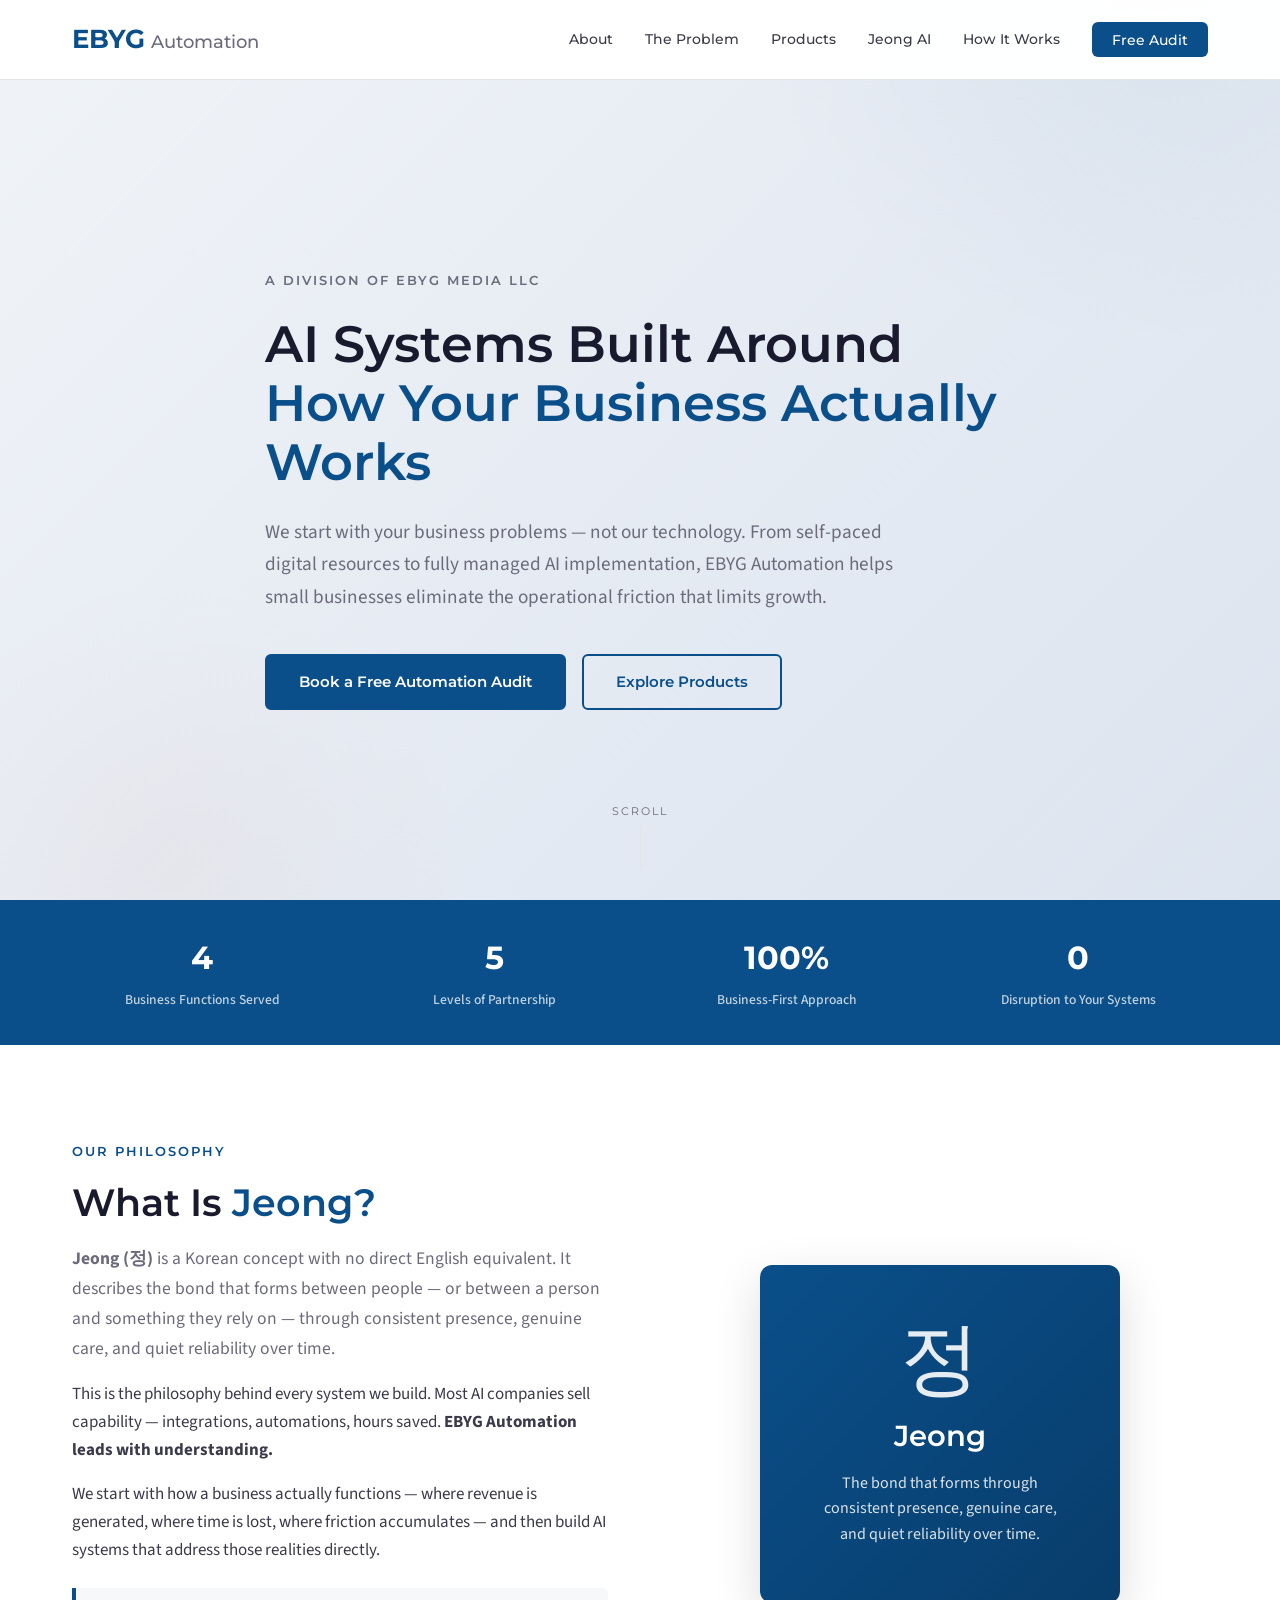
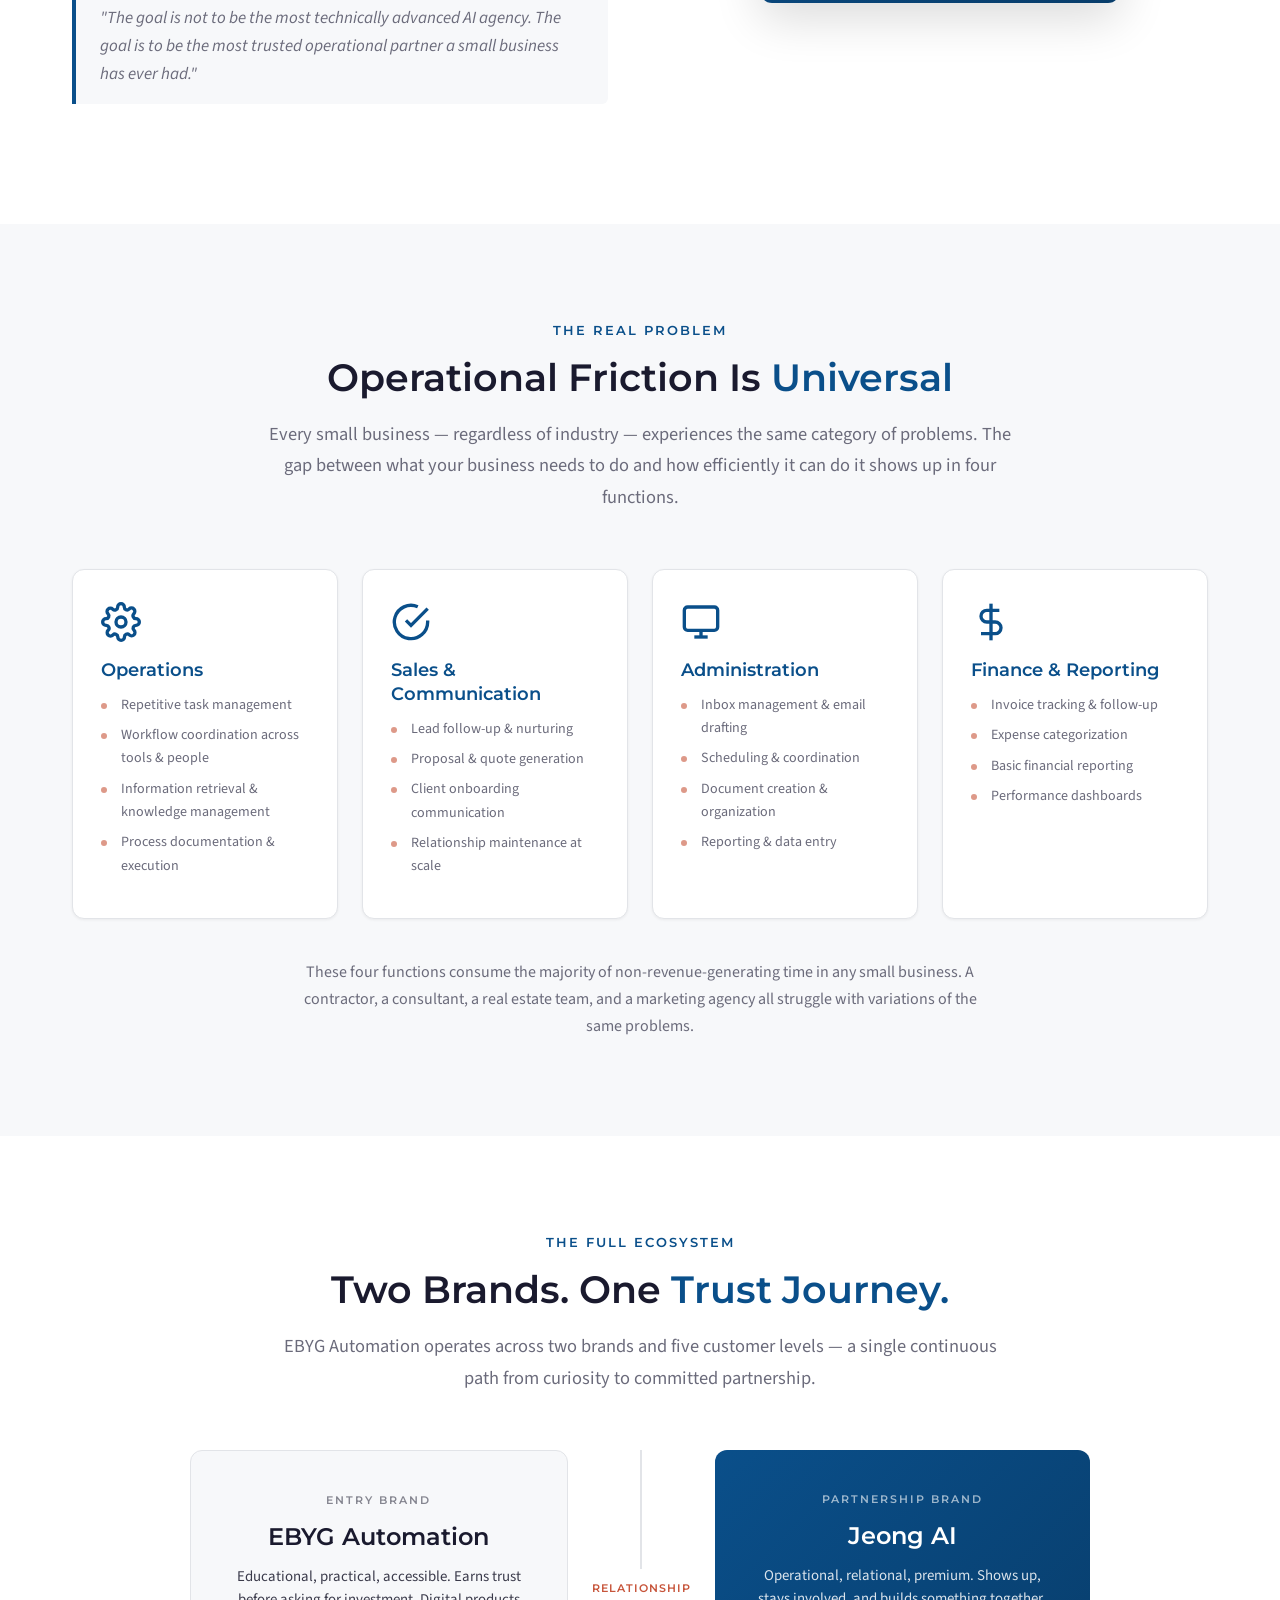
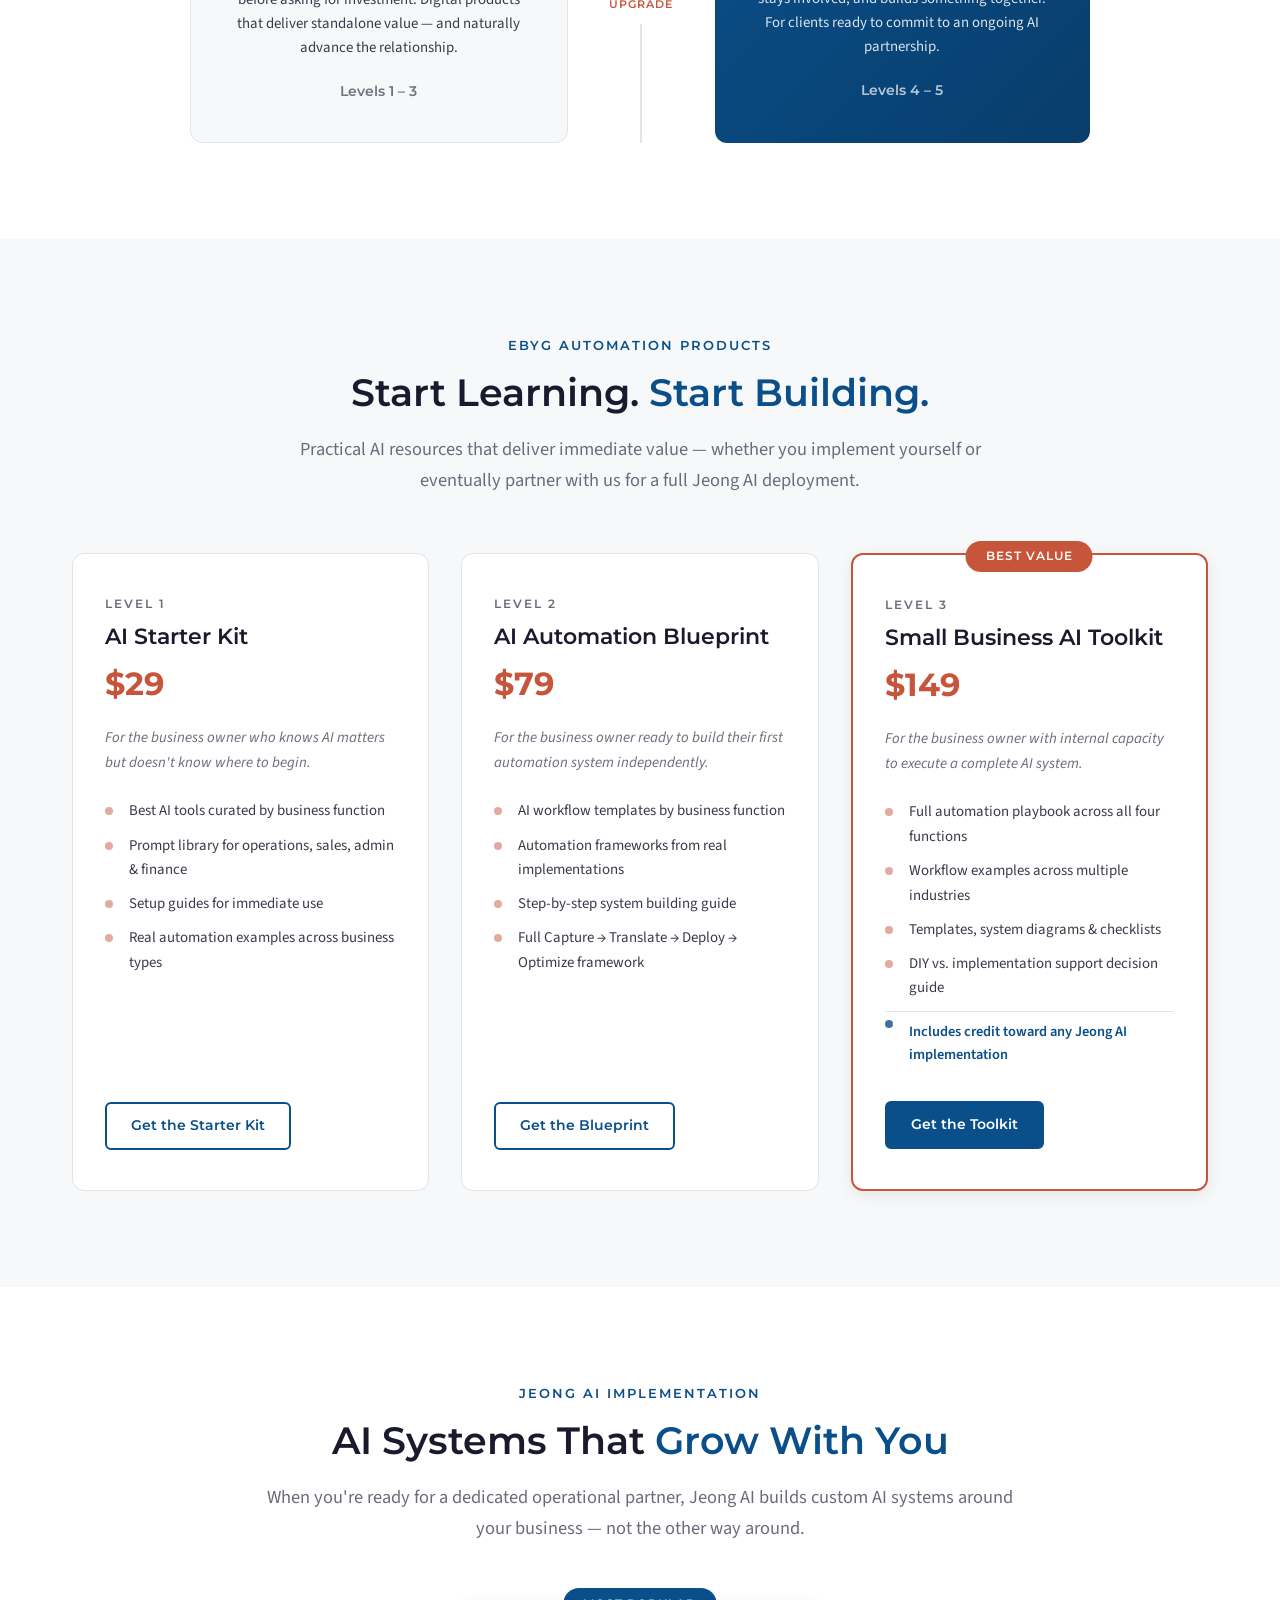
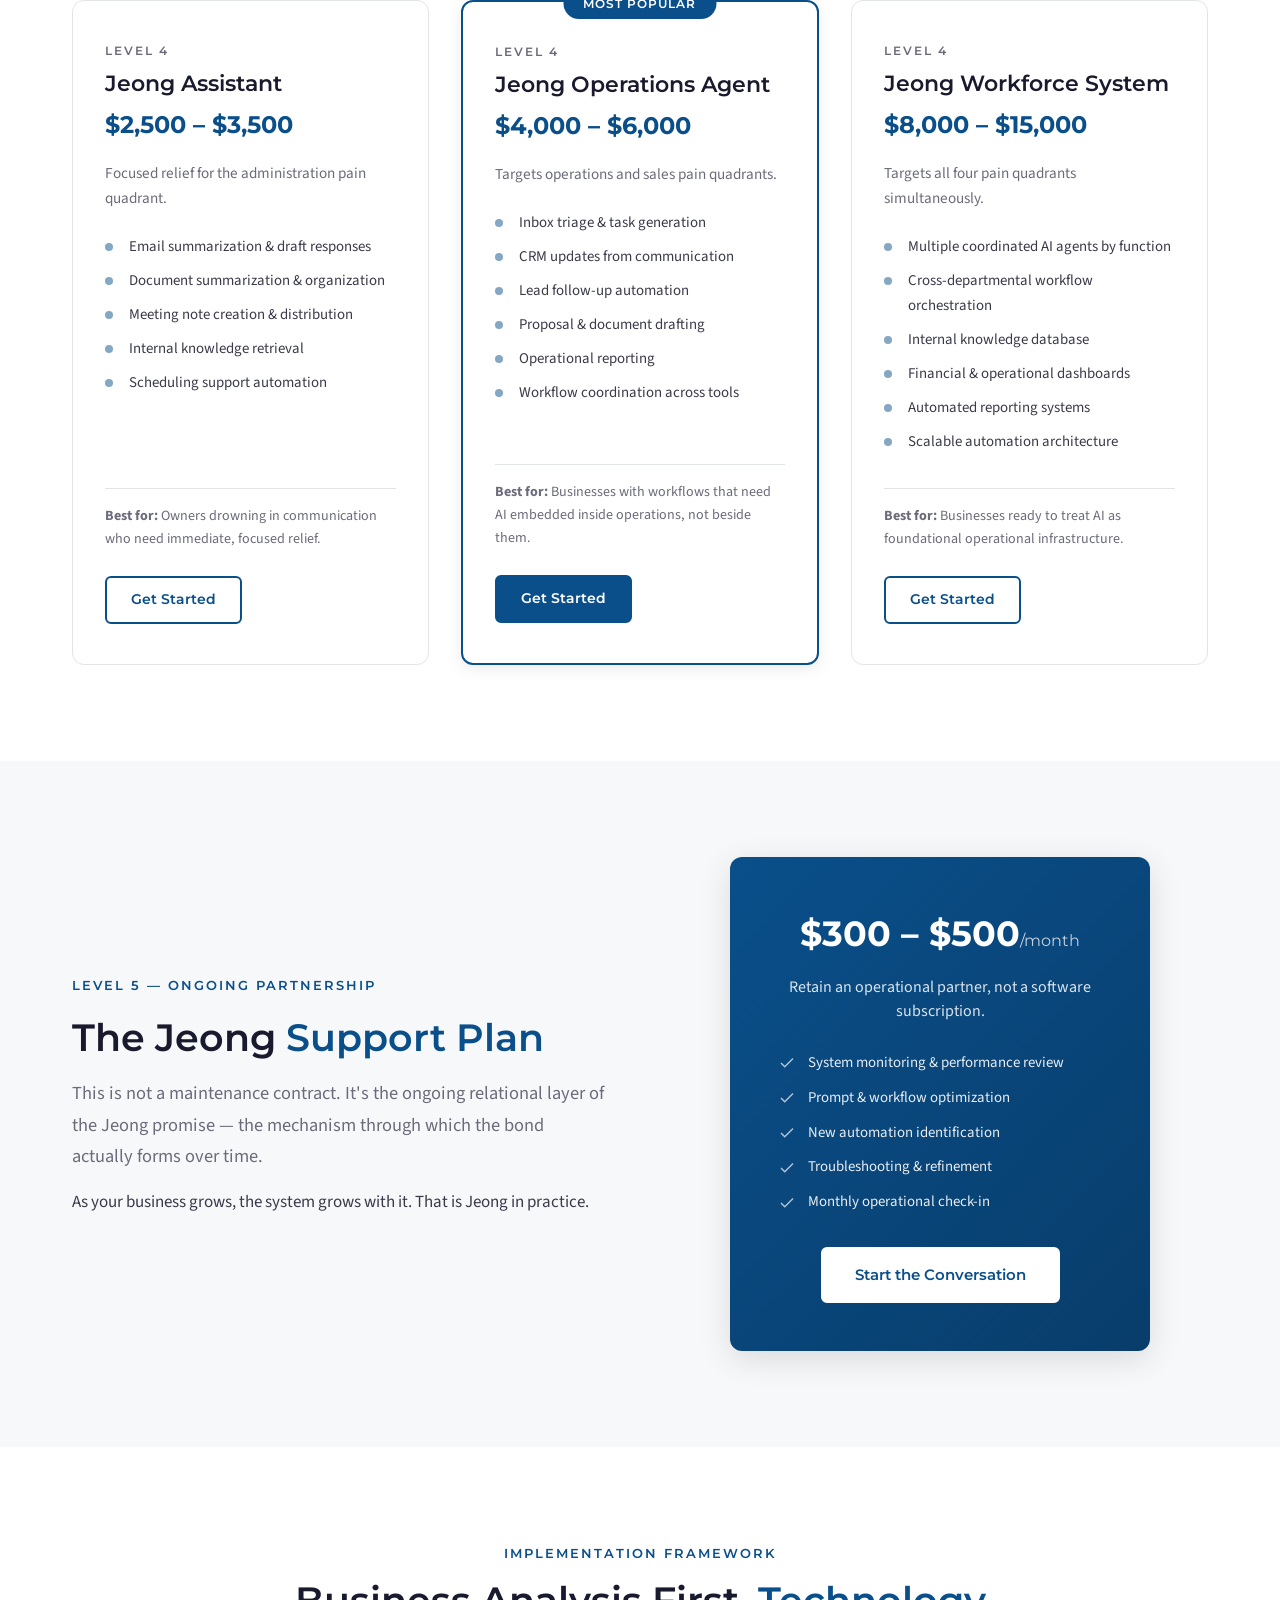
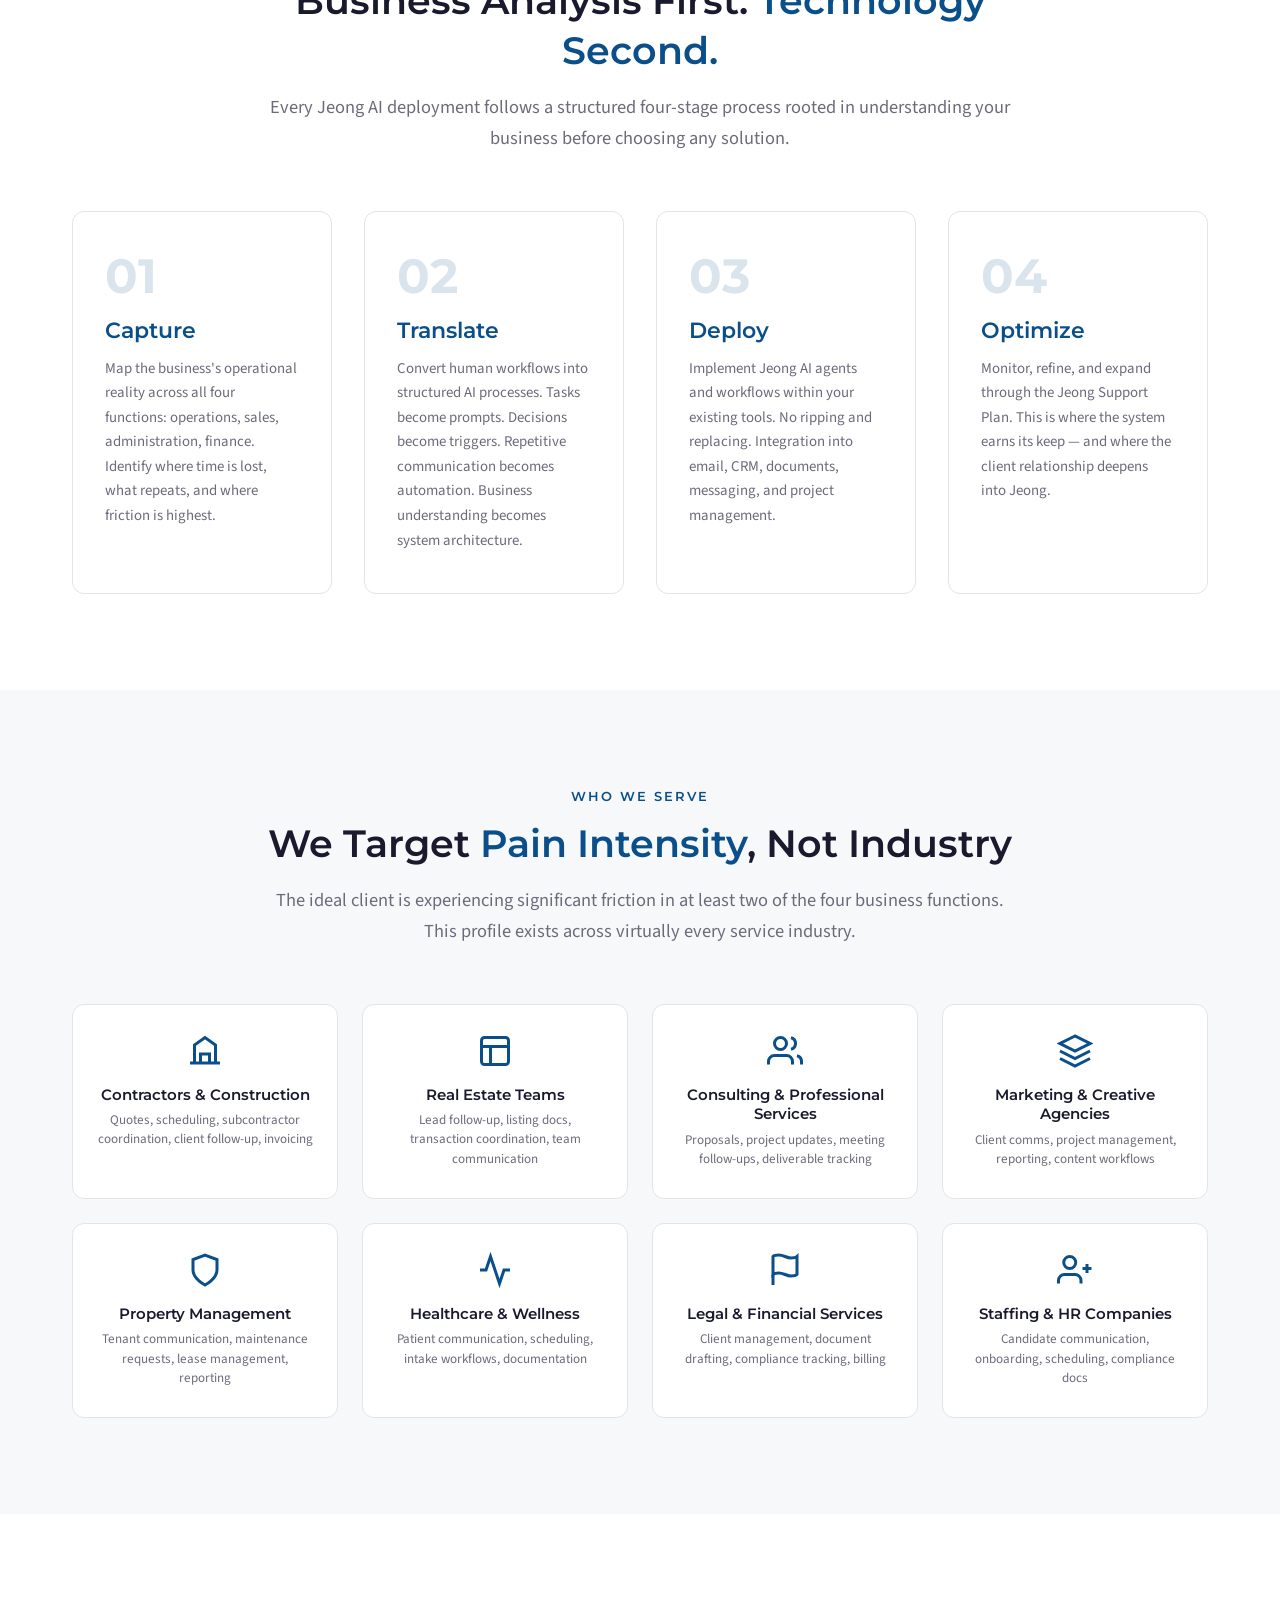
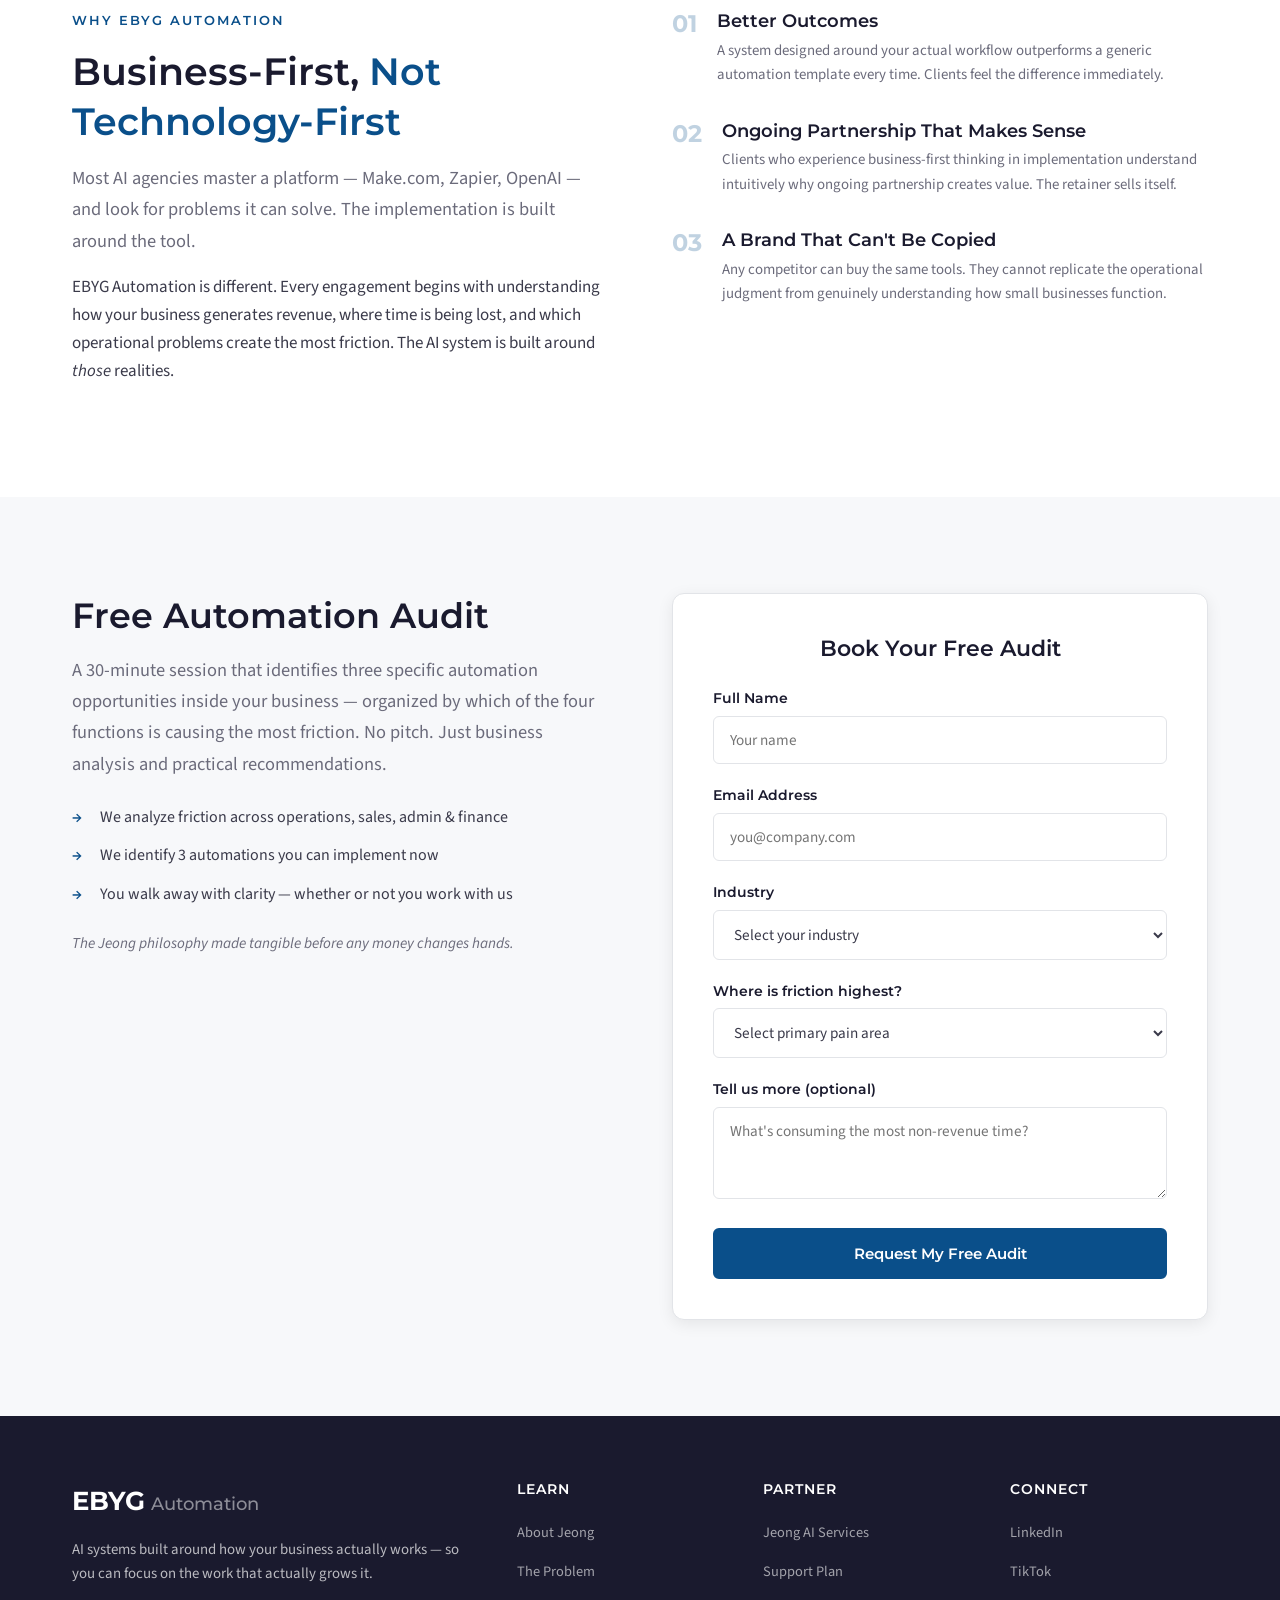
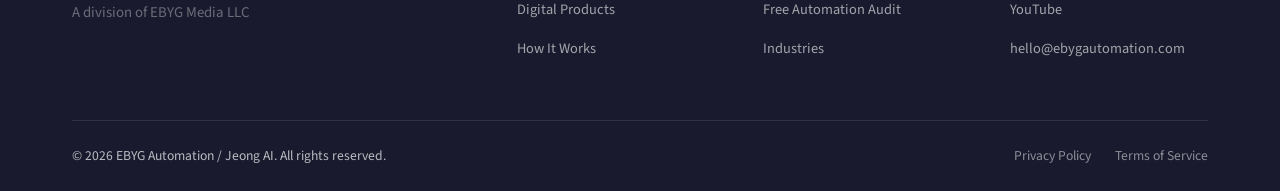
==== commit 48e80193: "Rebuild site for business plan v4: dual-brand ecosystem Full rewrite to reflect updated business pla" ====
--- a/index.html
+++ b/index.html
@@ -3,8 +3,8 @@
 <head>
   <meta charset="UTF-8">
   <meta name="viewport" content="width=device-width, initial-scale=1.0">
-  <meta name="description" content="EBYG Automation — AI implementation that builds trust, not just tools. Meet Jeong AI, your digital operational partner.">
-  <title>EBYG Automation — Jeong AI | Trusted AI for Small Business</title>
+  <meta name="description" content="EBYG Automation — AI systems built around how your business actually works. Digital products, Jeong AI implementation, and ongoing operational partnership for small businesses.">
+  <title>EBYG Automation — AI Systems for Small Business Operations</title>
   <link rel="preconnect" href="https://fonts.googleapis.com">
   <link rel="preconnect" href="https://fonts.gstatic.com" crossorigin>
   <link href="https://fonts.googleapis.com/css2?family=Montserrat:wght@400;500;600;700&family=Source+Sans+3:wght@300;400;500;600&display=swap" rel="stylesheet">
@@ -21,10 +21,10 @@
       <nav class="main-nav" id="main-nav">
         <ul class="nav-list">
           <li><a href="#about">About</a></li>
-          <li><a href="#services">Services</a></li>
+          <li><a href="#friction">The Problem</a></li>
+          <li><a href="#products">Products</a></li>
+          <li><a href="#jeong-ai">Jeong AI</a></li>
           <li><a href="#how-it-works">How It Works</a></li>
-          <li><a href="#industries">Industries</a></li>
-          <li><a href="#support">Support Plan</a></li>
           <li><a href="#contact" class="nav-cta">Free Audit</a></li>
         </ul>
       </nav>
@@ -39,11 +39,11 @@
     <div class="hero-bg"></div>
     <div class="container hero-content">
       <p class="hero-tag">A Division of EBYG Media LLC</p>
-      <h1>Technology That Feels Like<br><span class="highlight">a Trusted Colleague</span></h1>
-      <p class="hero-sub">We build AI systems that don't just automate your business — they become a quiet, reliable presence your team can't imagine working without.</p>
+      <h1>AI Systems Built Around<br><span class="highlight">How Your Business Actually Works</span></h1>
+      <p class="hero-sub">We start with your business problems — not our technology. From self-paced digital resources to fully managed AI implementation, EBYG Automation helps small businesses eliminate the operational friction that limits growth.</p>
       <div class="hero-actions">
         <a href="#contact" class="btn btn-primary">Book a Free Automation Audit</a>
-        <a href="#about" class="btn btn-outline">Discover Jeong</a>
+        <a href="#products" class="btn btn-outline">Explore Products</a>
       </div>
     </div>
     <div class="hero-scroll">
@@ -58,15 +58,15 @@
       <div class="trust-items">
         <div class="trust-item">
           <span class="trust-number">4</span>
-          <span class="trust-label">Stage Framework</span>
+          <span class="trust-label">Business Functions Served</span>
         </div>
         <div class="trust-item">
-          <span class="trust-number">3</span>
-          <span class="trust-label">AI System Tiers</span>
+          <span class="trust-number">5</span>
+          <span class="trust-label">Levels of Partnership</span>
         </div>
         <div class="trust-item">
           <span class="trust-number">100%</span>
-          <span class="trust-label">Relationship-Centered</span>
+          <span class="trust-label">Business-First Approach</span>
         </div>
         <div class="trust-item">
           <span class="trust-number">0</span>
@@ -76,23 +76,23 @@
     </div>
   </section>
 
-  <!-- ========== ABOUT / JEONG ========== -->
+  <!-- ========== ABOUT / JEONG PHILOSOPHY ========== -->
   <section class="about" id="about">
     <div class="container">
       <div class="section-grid two-col">
         <div class="about-text">
           <p class="section-tag">Our Philosophy</p>
           <h2>What Is <span class="highlight">Jeong?</span></h2>
-          <p class="lead"><strong>Jeong (정)</strong> is a Korean concept with no direct English equivalent. It describes the bond that forms between people — or between a person and something they rely on — through consistent presence, genuine care, and quiet reliability over time.</p>
-          <p>Jeong is why you still go to the same barber even though a newer shop opened closer to your house. It is why a long-time employee feels irreplaceable even when their job description is ordinary. It is the feeling that builds slowly and holds firmly.</p>
-          <p>Most AI companies sell capability — features, integrations, hours saved. <strong>EBYG Automation leads with relationship.</strong> We're building a digital operational presence that becomes genuinely woven into how your business runs.</p>
+          <p class="lead"><strong>Jeong (&#51221;)</strong> is a Korean concept with no direct English equivalent. It describes the bond that forms between people &mdash; or between a person and something they rely on &mdash; through consistent presence, genuine care, and quiet reliability over time.</p>
+          <p>This is the philosophy behind every system we build. Most AI companies sell capability &mdash; integrations, automations, hours saved. <strong>EBYG Automation leads with understanding.</strong></p>
+          <p>We start with how a business actually functions &mdash; where revenue is generated, where time is lost, where friction accumulates &mdash; and then build AI systems that address those realities directly.</p>
           <blockquote>
-            "We will be here. We will stay involved. We will care about your business the way you care about it."
+            "The goal is not to be the most technically advanced AI agency. The goal is to be the most trusted operational partner a small business has ever had."
           </blockquote>
         </div>
         <div class="about-visual">
           <div class="jeong-card">
-            <div class="jeong-symbol">정</div>
+            <div class="jeong-symbol">&#51221;</div>
             <h3>Jeong</h3>
             <p>The bond that forms through consistent presence, genuine care, and quiet reliability over time.</p>
           </div>
@@ -101,98 +101,262 @@
     </div>
   </section>
 
-  <!-- ========== PROBLEM ========== -->
-  <section class="problem">
+  <!-- ========== FRICTION / PROBLEM ========== -->
+  <section class="friction" id="friction">
     <div class="container">
       <div class="section-center">
         <p class="section-tag">The Real Problem</p>
-        <h2>It's Not About Efficiency.<br>It's About <span class="highlight">Trust.</span></h2>
-        <p class="lead">Small business owners have heard about AI for years. Many have signed up for tools they never fully used. The reason adoption remains low isn't ignorance — it's the reasonable suspicion that another subscription will create more problems than it solves.</p>
-      </div>
-      <div class="problem-grid">
-        <div class="problem-card">
-          <div class="problem-icon">
-            <svg viewBox="0 0 24 24" fill="none" stroke="currentColor" stroke-width="2"><path d="M10.29 3.86L1.82 18a2 2 0 0 0 1.71 3h16.94a2 2 0 0 0 1.71-3L13.71 3.86a2 2 0 0 0-3.42 0z"/><line x1="12" y1="9" x2="12" y2="13"/><line x1="12" y1="17" x2="12.01" y2="17"/></svg>
-          </div>
-          <h3>Burned Before</h3>
-          <p>Too many tools promised the world and delivered complexity. Your team stopped using them within weeks.</p>
-        </div>
-        <div class="problem-card">
-          <div class="problem-icon">
-            <svg viewBox="0 0 24 24" fill="none" stroke="currentColor" stroke-width="2"><circle cx="12" cy="12" r="10"/><line x1="12" y1="8" x2="12" y2="12"/><line x1="12" y1="16" x2="12.01" y2="16"/></svg>
-          </div>
-          <h3>Over-Sold, Under-Supported</h3>
-          <p>The salesperson was great. Then you signed the contract and never heard from anyone again.</p>
-        </div>
-        <div class="problem-card">
-          <div class="problem-icon">
+        <h2>Operational Friction Is <span class="highlight">Universal</span></h2>
+        <p class="lead">Every small business &mdash; regardless of industry &mdash; experiences the same category of problems. The gap between what your business needs to do and how efficiently it can do it shows up in four functions.</p>
+      </div>
+      <div class="friction-grid">
+        <div class="friction-card">
+          <div class="friction-icon">
+            <svg viewBox="0 0 24 24" fill="none" stroke="currentColor" stroke-width="2"><circle cx="12" cy="12" r="3"/><path d="M19.4 15a1.65 1.65 0 0 0 .33 1.82l.06.06a2 2 0 0 1-2.83 2.83l-.06-.06a1.65 1.65 0 0 0-1.82-.33 1.65 1.65 0 0 0-1 1.51V21a2 2 0 0 1-4 0v-.09A1.65 1.65 0 0 0 9 19.4a1.65 1.65 0 0 0-1.82.33l-.06.06a2 2 0 0 1-2.83-2.83l.06-.06A1.65 1.65 0 0 0 4.68 15a1.65 1.65 0 0 0-1.51-1H3a2 2 0 0 1 0-4h.09A1.65 1.65 0 0 0 4.6 9a1.65 1.65 0 0 0-.33-1.82l-.06-.06a2 2 0 0 1 2.83-2.83l.06.06A1.65 1.65 0 0 0 9 4.68a1.65 1.65 0 0 0 1-1.51V3a2 2 0 0 1 4 0v.09a1.65 1.65 0 0 0 1 1.51 1.65 1.65 0 0 0 1.82-.33l.06-.06a2 2 0 0 1 2.83 2.83l-.06.06A1.65 1.65 0 0 0 19.4 9a1.65 1.65 0 0 0 1.51 1H21a2 2 0 0 1 0 4h-.09a1.65 1.65 0 0 0-1.51 1z"/></svg>
+          </div>
+          <h3>Operations</h3>
+          <ul>
+            <li>Repetitive task management</li>
+            <li>Workflow coordination across tools &amp; people</li>
+            <li>Information retrieval &amp; knowledge management</li>
+            <li>Process documentation &amp; execution</li>
+          </ul>
+        </div>
+        <div class="friction-card">
+          <div class="friction-icon">
+            <svg viewBox="0 0 24 24" fill="none" stroke="currentColor" stroke-width="2"><path d="M22 11.08V12a10 10 0 1 1-5.93-9.14"/><polyline points="22 4 12 14.01 9 11.01"/></svg>
+          </div>
+          <h3>Sales &amp; Communication</h3>
+          <ul>
+            <li>Lead follow-up &amp; nurturing</li>
+            <li>Proposal &amp; quote generation</li>
+            <li>Client onboarding communication</li>
+            <li>Relationship maintenance at scale</li>
+          </ul>
+        </div>
+        <div class="friction-card">
+          <div class="friction-icon">
             <svg viewBox="0 0 24 24" fill="none" stroke="currentColor" stroke-width="2"><rect x="2" y="3" width="20" height="14" rx="2" ry="2"/><line x1="8" y1="21" x2="16" y2="21"/><line x1="12" y1="17" x2="12" y2="21"/></svg>
           </div>
-          <h3>Tech for Tech's Sake</h3>
-          <p>You don't need another dashboard. You need someone who understands your business and makes things actually work.</p>
-        </div>
-      </div>
-    </div>
-  </section>
-
-  <!-- ========== SERVICES ========== -->
-  <section class="services" id="services">
+          <h3>Administration</h3>
+          <ul>
+            <li>Inbox management &amp; email drafting</li>
+            <li>Scheduling &amp; coordination</li>
+            <li>Document creation &amp; organization</li>
+            <li>Reporting &amp; data entry</li>
+          </ul>
+        </div>
+        <div class="friction-card">
+          <div class="friction-icon">
+            <svg viewBox="0 0 24 24" fill="none" stroke="currentColor" stroke-width="2"><line x1="12" y1="1" x2="12" y2="23"/><path d="M17 5H9.5a3.5 3.5 0 0 0 0 7h5a3.5 3.5 0 0 1 0 7H6"/></svg>
+          </div>
+          <h3>Finance &amp; Reporting</h3>
+          <ul>
+            <li>Invoice tracking &amp; follow-up</li>
+            <li>Expense categorization</li>
+            <li>Basic financial reporting</li>
+            <li>Performance dashboards</li>
+          </ul>
+        </div>
+      </div>
+      <div class="friction-bottom">
+        <p>These four functions consume the majority of non-revenue-generating time in any small business. A contractor, a consultant, a real estate team, and a marketing agency all struggle with variations of the same problems.</p>
+      </div>
+    </div>
+  </section>
+
+  <!-- ========== ECOSYSTEM INTRO ========== -->
+  <section class="ecosystem">
     <div class="container">
       <div class="section-center">
-        <p class="section-tag">Jeong AI System</p>
-        <h2>Three Tiers of <span class="highlight">Operational Partnership</span></h2>
-        <p class="lead">Each tier reflects a deeper level of integration — not just more features, but a stronger operational bond with your business.</p>
+        <p class="section-tag">The Full Ecosystem</p>
+        <h2>Two Brands. One <span class="highlight">Trust Journey.</span></h2>
+        <p class="lead">EBYG Automation operates across two brands and five customer levels &mdash; a single continuous path from curiosity to committed partnership.</p>
+      </div>
+      <div class="ecosystem-brands">
+        <div class="eco-brand eco-brand-ebyg">
+          <div class="eco-brand-tag">Entry Brand</div>
+          <h3>EBYG Automation</h3>
+          <p>Educational, practical, accessible. Earns trust before asking for investment. Digital products that deliver standalone value &mdash; and naturally advance the relationship.</p>
+          <div class="eco-arrow">Levels 1 &ndash; 3</div>
+        </div>
+        <div class="eco-transition">
+          <div class="eco-transition-line"></div>
+          <div class="eco-transition-label">Relationship<br>Upgrade</div>
+          <div class="eco-transition-line"></div>
+        </div>
+        <div class="eco-brand eco-brand-jeong">
+          <div class="eco-brand-tag">Partnership Brand</div>
+          <h3>Jeong AI</h3>
+          <p>Operational, relational, premium. Shows up, stays involved, and builds something together. For clients ready to commit to an ongoing AI partnership.</p>
+          <div class="eco-arrow">Levels 4 &ndash; 5</div>
+        </div>
+      </div>
+    </div>
+  </section>
+
+  <!-- ========== DIGITAL PRODUCTS ========== -->
+  <section class="products" id="products">
+    <div class="container">
+      <div class="section-center">
+        <p class="section-tag">EBYG Automation Products</p>
+        <h2>Start Learning. <span class="highlight">Start Building.</span></h2>
+        <p class="lead">Practical AI resources that deliver immediate value &mdash; whether you implement yourself or eventually partner with us for a full Jeong AI deployment.</p>
+      </div>
+      <div class="products-grid">
+
+        <div class="product-card">
+          <div class="product-level">Level 1</div>
+          <h3>AI Starter Kit</h3>
+          <p class="product-price">$29</p>
+          <p class="product-for">For the business owner who knows AI matters but doesn't know where to begin.</p>
+          <ul class="product-features">
+            <li>Best AI tools curated by business function</li>
+            <li>Prompt library for operations, sales, admin &amp; finance</li>
+            <li>Setup guides for immediate use</li>
+            <li>Real automation examples across business types</li>
+          </ul>
+          <a href="#contact" class="btn btn-outline btn-sm">Get the Starter Kit</a>
+        </div>
+
+        <div class="product-card">
+          <div class="product-level">Level 2</div>
+          <h3>AI Automation Blueprint</h3>
+          <p class="product-price">$79</p>
+          <p class="product-for">For the business owner ready to build their first automation system independently.</p>
+          <ul class="product-features">
+            <li>AI workflow templates by business function</li>
+            <li>Automation frameworks from real implementations</li>
+            <li>Step-by-step system building guide</li>
+            <li>Full Capture &rarr; Translate &rarr; Deploy &rarr; Optimize framework</li>
+          </ul>
+          <a href="#contact" class="btn btn-outline btn-sm">Get the Blueprint</a>
+        </div>
+
+        <div class="product-card featured">
+          <div class="product-badge">Best Value</div>
+          <div class="product-level">Level 3</div>
+          <h3>Small Business AI Toolkit</h3>
+          <p class="product-price">$149</p>
+          <p class="product-for">For the business owner with internal capacity to execute a complete AI system.</p>
+          <ul class="product-features">
+            <li>Full automation playbook across all four functions</li>
+            <li>Workflow examples across multiple industries</li>
+            <li>Templates, system diagrams &amp; checklists</li>
+            <li>DIY vs. implementation support decision guide</li>
+            <li class="product-bonus">Includes credit toward any Jeong AI implementation</li>
+          </ul>
+          <a href="#contact" class="btn btn-primary btn-sm">Get the Toolkit</a>
+        </div>
+
+      </div>
+    </div>
+  </section>
+
+  <!-- ========== JEONG AI SERVICES ========== -->
+  <section class="services" id="jeong-ai">
+    <div class="container">
+      <div class="section-center">
+        <p class="section-tag">Jeong AI Implementation</p>
+        <h2>AI Systems That <span class="highlight">Grow With You</span></h2>
+        <p class="lead">When you're ready for a dedicated operational partner, Jeong AI builds custom AI systems around your business &mdash; not the other way around.</p>
       </div>
       <div class="services-grid">
 
         <div class="service-card">
-          <div class="service-tier">Tier 1</div>
+          <div class="service-tier">Level 4</div>
           <h3>Jeong Assistant</h3>
-          <p class="service-price">$2,500 – $3,500</p>
-          <p class="service-desc">The entry point. A focused AI assistant that handles communication and information management.</p>
+          <p class="service-price">$2,500 &ndash; $3,500</p>
+          <p class="service-desc">Focused relief for the administration pain quadrant.</p>
           <ul class="service-features">
             <li>Email summarization &amp; draft responses</li>
-            <li>Document summarization</li>
+            <li>Document summarization &amp; organization</li>
             <li>Meeting note creation &amp; distribution</li>
             <li>Internal knowledge retrieval</li>
-          </ul>
-          <p class="service-for"><strong>Best for:</strong> Owners drowning in communication who need immediate relief.</p>
+            <li>Scheduling support automation</li>
+          </ul>
+          <p class="service-for"><strong>Best for:</strong> Owners drowning in communication who need immediate, focused relief.</p>
           <a href="#contact" class="btn btn-outline btn-sm">Get Started</a>
         </div>
 
         <div class="service-card featured">
           <div class="service-badge">Most Popular</div>
-          <div class="service-tier">Tier 2</div>
+          <div class="service-tier">Level 4</div>
           <h3>Jeong Operations Agent</h3>
-          <p class="service-price">$4,000 – $6,000</p>
-          <p class="service-desc">Deeper operational integration that connects communication to action.</p>
+          <p class="service-price">$4,000 &ndash; $6,000</p>
+          <p class="service-desc">Targets operations and sales pain quadrants.</p>
           <ul class="service-features">
-            <li>Inbox triage &amp; prioritization</li>
-            <li>Automated task creation from emails</li>
+            <li>Inbox triage &amp; task generation</li>
             <li>CRM updates from communication</li>
-            <li>Document &amp; proposal drafting</li>
+            <li>Lead follow-up automation</li>
+            <li>Proposal &amp; document drafting</li>
             <li>Operational reporting</li>
-          </ul>
-          <p class="service-for"><strong>Best for:</strong> Businesses with workflows that need AI inside them, not beside them.</p>
+            <li>Workflow coordination across tools</li>
+          </ul>
+          <p class="service-for"><strong>Best for:</strong> Businesses with workflows that need AI embedded inside operations, not beside them.</p>
           <a href="#contact" class="btn btn-primary btn-sm">Get Started</a>
         </div>
 
         <div class="service-card">
-          <div class="service-tier">Tier 3</div>
+          <div class="service-tier">Level 4</div>
           <h3>Jeong Workforce System</h3>
-          <p class="service-price">$8,000 – $15,000</p>
-          <p class="service-desc">A multi-agent operational layer that supports the entire organization.</p>
+          <p class="service-price">$8,000 &ndash; $15,000</p>
+          <p class="service-desc">Targets all four pain quadrants simultaneously.</p>
           <ul class="service-features">
-            <li>Multiple coordinated AI agents</li>
-            <li>Workflow orchestration across departments</li>
-            <li>Internal business knowledge database</li>
-            <li>Operational dashboards</li>
+            <li>Multiple coordinated AI agents by function</li>
+            <li>Cross-departmental workflow orchestration</li>
+            <li>Internal knowledge database</li>
+            <li>Financial &amp; operational dashboards</li>
             <li>Automated reporting systems</li>
-          </ul>
-          <p class="service-for"><strong>Best for:</strong> Businesses ready to treat AI as genuine operational infrastructure.</p>
+            <li>Scalable automation architecture</li>
+          </ul>
+          <p class="service-for"><strong>Best for:</strong> Businesses ready to treat AI as foundational operational infrastructure.</p>
           <a href="#contact" class="btn btn-outline btn-sm">Get Started</a>
         </div>
 
+      </div>
+    </div>
+  </section>
+
+  <!-- ========== SUPPORT PLAN ========== -->
+  <section class="support" id="support">
+    <div class="container">
+      <div class="support-layout">
+        <div class="support-text">
+          <p class="section-tag">Level 5 &mdash; Ongoing Partnership</p>
+          <h2>The Jeong <span class="highlight">Support Plan</span></h2>
+          <p class="lead">This is not a maintenance contract. It's the ongoing relational layer of the Jeong promise &mdash; the mechanism through which the bond actually forms over time.</p>
+          <p>As your business grows, the system grows with it. That is Jeong in practice.</p>
+        </div>
+        <div class="support-card-wrap">
+          <div class="support-price-card">
+            <p class="support-price">$300 &ndash; $500<span>/month</span></p>
+            <p class="support-tagline">Retain an operational partner, not a software subscription.</p>
+            <ul class="support-inclusions">
+              <li>
+                <svg viewBox="0 0 24 24" fill="none" stroke="currentColor" stroke-width="2"><polyline points="20 6 9 17 4 12"/></svg>
+                System monitoring &amp; performance review
+              </li>
+              <li>
+                <svg viewBox="0 0 24 24" fill="none" stroke="currentColor" stroke-width="2"><polyline points="20 6 9 17 4 12"/></svg>
+                Prompt &amp; workflow optimization
+              </li>
+              <li>
+                <svg viewBox="0 0 24 24" fill="none" stroke="currentColor" stroke-width="2"><polyline points="20 6 9 17 4 12"/></svg>
+                New automation identification
+              </li>
+              <li>
+                <svg viewBox="0 0 24 24" fill="none" stroke="currentColor" stroke-width="2"><polyline points="20 6 9 17 4 12"/></svg>
+                Troubleshooting &amp; refinement
+              </li>
+              <li>
+                <svg viewBox="0 0 24 24" fill="none" stroke="currentColor" stroke-width="2"><polyline points="20 6 9 17 4 12"/></svg>
+                Monthly operational check-in
+              </li>
+            </ul>
+            <a href="#contact" class="btn btn-primary">Start the Conversation</a>
+          </div>
+        </div>
       </div>
     </div>
   </section>
@@ -202,127 +366,133 @@
     <div class="container">
       <div class="section-center">
         <p class="section-tag">Implementation Framework</p>
-        <h2>How We Bring <span class="highlight">Jeong AI</span> to Your Business</h2>
-        <p class="lead">Every deployment follows a structured four-stage process — designed to listen first, build second, and stay involved long after.</p>
+        <h2>Business Analysis First. <span class="highlight">Technology Second.</span></h2>
+        <p class="lead">Every Jeong AI deployment follows a structured four-stage process rooted in understanding your business before choosing any solution.</p>
       </div>
       <div class="steps-grid">
         <div class="step-card">
           <div class="step-number">01</div>
           <h3>Capture</h3>
-          <p>We map your operational reality: where time is lost, what tasks repeat, where communication breaks down. This stage is diagnostic and relational — listening before building.</p>
+          <p>Map the business's operational reality across all four functions: operations, sales, administration, finance. Identify where time is lost, what repeats, and where friction is highest.</p>
         </div>
         <div class="step-card">
           <div class="step-number">02</div>
           <h3>Translate</h3>
-          <p>Human workflows become structured AI processes. Tasks become prompts. Decisions become triggers. Repetition becomes automation. Your knowledge becomes system architecture.</p>
+          <p>Convert human workflows into structured AI processes. Tasks become prompts. Decisions become triggers. Repetitive communication becomes automation. Business understanding becomes system architecture.</p>
         </div>
         <div class="step-card">
           <div class="step-number">03</div>
           <h3>Deploy</h3>
-          <p>Jeong AI agents and workflows are implemented within your existing tools and environment. No disruption to current systems. Integration, not replacement.</p>
+          <p>Implement Jeong AI agents and workflows within your existing tools. No ripping and replacing. Integration into email, CRM, documents, messaging, and project management.</p>
         </div>
         <div class="step-card">
           <div class="step-number">04</div>
           <h3>Optimize</h3>
-          <p>We monitor, refine, and expand the system over time through the Jeong Support Plan. This is where the relationship deepens — where Jeong actually forms.</p>
-        </div>
-      </div>
-    </div>
-  </section>
-
-  <!-- ========== INDUSTRIES ========== -->
+          <p>Monitor, refine, and expand through the Jeong Support Plan. This is where the system earns its keep &mdash; and where the client relationship deepens into Jeong.</p>
+        </div>
+      </div>
+    </div>
+  </section>
+
+  <!-- ========== WHO WE SERVE ========== -->
   <section class="industries" id="industries">
     <div class="container">
-      <div class="section-grid two-col">
-        <div class="industries-text">
-          <p class="section-tag">Who We Serve</p>
-          <h2>Built for Businesses That <span class="highlight">Build Things</span></h2>
-          <p class="lead">We focus on industries where operational friction is high, technology adoption has been slow, and the human cost of administrative overload is real.</p>
-          <p>Contractors share a specific set of operational characteristics that make them our ideal starting point: high-volume repetitive communication, document-heavy workflows, and a deep referral culture where trust, once earned, holds strong.</p>
-        </div>
-        <div class="industries-list">
-          <div class="industry-item active">
-            <div class="industry-icon">
-              <svg viewBox="0 0 24 24" fill="none" stroke="currentColor" stroke-width="2"><path d="M2 20h20"/><path d="M5 20V8l7-5 7 5v12"/><path d="M9 20v-6h6v6"/></svg>
-            </div>
+      <div class="section-center">
+        <p class="section-tag">Who We Serve</p>
+        <h2>We Target <span class="highlight">Pain Intensity</span>, Not Industry</h2>
+        <p class="lead">The ideal client is experiencing significant friction in at least two of the four business functions. This profile exists across virtually every service industry.</p>
+      </div>
+      <div class="industries-grid">
+        <div class="industry-card">
+          <div class="industry-icon">
+            <svg viewBox="0 0 24 24" fill="none" stroke="currentColor" stroke-width="2"><path d="M2 20h20"/><path d="M5 20V8l7-5 7 5v12"/><path d="M9 20v-6h6v6"/></svg>
+          </div>
+          <h4>Contractors &amp; Construction</h4>
+          <p>Quotes, scheduling, subcontractor coordination, client follow-up, invoicing</p>
+        </div>
+        <div class="industry-card">
+          <div class="industry-icon">
+            <svg viewBox="0 0 24 24" fill="none" stroke="currentColor" stroke-width="2"><rect x="3" y="3" width="18" height="18" rx="2"/><path d="M3 9h18"/><path d="M9 21V9"/></svg>
+          </div>
+          <h4>Real Estate Teams</h4>
+          <p>Lead follow-up, listing docs, transaction coordination, team communication</p>
+        </div>
+        <div class="industry-card">
+          <div class="industry-icon">
+            <svg viewBox="0 0 24 24" fill="none" stroke="currentColor" stroke-width="2"><path d="M17 21v-2a4 4 0 0 0-4-4H5a4 4 0 0 0-4 4v2"/><circle cx="9" cy="7" r="4"/><path d="M23 21v-2a4 4 0 0 0-3-3.87"/><path d="M16 3.13a4 4 0 0 1 0 7.75"/></svg>
+          </div>
+          <h4>Consulting &amp; Professional Services</h4>
+          <p>Proposals, project updates, meeting follow-ups, deliverable tracking</p>
+        </div>
+        <div class="industry-card">
+          <div class="industry-icon">
+            <svg viewBox="0 0 24 24" fill="none" stroke="currentColor" stroke-width="2"><polygon points="12 2 2 7 12 12 22 7 12 2"/><polyline points="2 17 12 22 22 17"/><polyline points="2 12 12 17 22 12"/></svg>
+          </div>
+          <h4>Marketing &amp; Creative Agencies</h4>
+          <p>Client comms, project management, reporting, content workflows</p>
+        </div>
+        <div class="industry-card">
+          <div class="industry-icon">
+            <svg viewBox="0 0 24 24" fill="none" stroke="currentColor" stroke-width="2"><path d="M12 22s8-4 8-10V5l-8-3-8 3v7c0 6 8 10 8 10z"/></svg>
+          </div>
+          <h4>Property Management</h4>
+          <p>Tenant communication, maintenance requests, lease management, reporting</p>
+        </div>
+        <div class="industry-card">
+          <div class="industry-icon">
+            <svg viewBox="0 0 24 24" fill="none" stroke="currentColor" stroke-width="2"><path d="M22 12h-4l-3 9L9 3l-3 9H2"/></svg>
+          </div>
+          <h4>Healthcare &amp; Wellness</h4>
+          <p>Patient communication, scheduling, intake workflows, documentation</p>
+        </div>
+        <div class="industry-card">
+          <div class="industry-icon">
+            <svg viewBox="0 0 24 24" fill="none" stroke="currentColor" stroke-width="2"><path d="M4 15s1-1 4-1 5 2 8 2 4-1 4-1V3s-1 1-4 1-5-2-8-2-4 1-4 1z"/><line x1="4" y1="22" x2="4" y2="15"/></svg>
+          </div>
+          <h4>Legal &amp; Financial Services</h4>
+          <p>Client management, document drafting, compliance tracking, billing</p>
+        </div>
+        <div class="industry-card">
+          <div class="industry-icon">
+            <svg viewBox="0 0 24 24" fill="none" stroke="currentColor" stroke-width="2"><path d="M16 21v-2a4 4 0 0 0-4-4H5a4 4 0 0 0-4 4v2"/><circle cx="8.5" cy="7" r="4"/><line x1="20" y1="8" x2="20" y2="14"/><line x1="23" y1="11" x2="17" y2="11"/></svg>
+          </div>
+          <h4>Staffing &amp; HR Companies</h4>
+          <p>Candidate communication, onboarding, scheduling, compliance docs</p>
+        </div>
+      </div>
+    </div>
+  </section>
+
+  <!-- ========== COMPETITIVE ADVANTAGE ========== -->
+  <section class="advantage">
+    <div class="container">
+      <div class="advantage-inner">
+        <div class="advantage-content">
+          <p class="section-tag">Why EBYG Automation</p>
+          <h2>Business-First, <span class="highlight">Not Technology-First</span></h2>
+          <p class="lead">Most AI agencies master a platform &mdash; Make.com, Zapier, OpenAI &mdash; and look for problems it can solve. The implementation is built around the tool.</p>
+          <p>EBYG Automation is different. Every engagement begins with understanding how your business generates revenue, where time is being lost, and which operational problems create the most friction. The AI system is built around <em>those</em> realities.</p>
+        </div>
+        <div class="advantage-points">
+          <div class="advantage-point">
+            <div class="advantage-num">01</div>
             <div>
-              <h4>Contractors &amp; Construction</h4>
-              <p>Year 1 primary focus — quotes, follow-ups, scheduling, proposals</p>
-            </div>
-          </div>
-          <div class="industry-item">
-            <div class="industry-icon">
-              <svg viewBox="0 0 24 24" fill="none" stroke="currentColor" stroke-width="2"><rect x="3" y="3" width="18" height="18" rx="2"/><path d="M3 9h18"/><path d="M9 21V9"/></svg>
-            </div>
+              <h4>Better Outcomes</h4>
+              <p>A system designed around your actual workflow outperforms a generic automation template every time. Clients feel the difference immediately.</p>
+            </div>
+          </div>
+          <div class="advantage-point">
+            <div class="advantage-num">02</div>
             <div>
-              <h4>Real Estate Teams</h4>
-              <p>Client communication, listing management, transaction coordination</p>
-            </div>
-          </div>
-          <div class="industry-item">
-            <div class="industry-icon">
-              <svg viewBox="0 0 24 24" fill="none" stroke="currentColor" stroke-width="2"><path d="M12 22s8-4 8-10V5l-8-3-8 3v7c0 6 8 10 8 10z"/></svg>
-            </div>
+              <h4>Ongoing Partnership That Makes Sense</h4>
+              <p>Clients who experience business-first thinking in implementation understand intuitively why ongoing partnership creates value. The retainer sells itself.</p>
+            </div>
+          </div>
+          <div class="advantage-point">
+            <div class="advantage-num">03</div>
             <div>
-              <h4>Property Management</h4>
-              <p>Tenant communication, maintenance requests, reporting</p>
-            </div>
-          </div>
-          <div class="industry-item">
-            <div class="industry-icon">
-              <svg viewBox="0 0 24 24" fill="none" stroke="currentColor" stroke-width="2"><path d="M17 21v-2a4 4 0 0 0-4-4H5a4 4 0 0 0-4 4v2"/><circle cx="9" cy="7" r="4"/><path d="M23 21v-2a4 4 0 0 0-3-3.87"/><path d="M16 3.13a4 4 0 0 1 0 7.75"/></svg>
-            </div>
-            <div>
-              <h4>Professional Services</h4>
-              <p>Consulting, agency ops, client management workflows</p>
-            </div>
-          </div>
-        </div>
-      </div>
-    </div>
-  </section>
-
-  <!-- ========== SUPPORT PLAN ========== -->
-  <section class="support" id="support">
-    <div class="container">
-      <div class="section-center">
-        <p class="section-tag">Ongoing Partnership</p>
-        <h2>The Jeong <span class="highlight">Support Plan</span></h2>
-        <p class="lead">This is not a maintenance contract. It's the ongoing relational layer of the Jeong promise — your operational partner who keeps your AI system growing alongside your business.</p>
-      </div>
-      <div class="support-layout">
-        <div class="support-price-card">
-          <p class="support-price">$300 – $500<span>/month</span></p>
-          <p class="support-tagline">Retain an operational partner, not a software subscription.</p>
-          <a href="#contact" class="btn btn-primary">Learn More</a>
-        </div>
-        <div class="support-features">
-          <div class="support-feature">
-            <svg viewBox="0 0 24 24" fill="none" stroke="currentColor" stroke-width="2"><polyline points="20 6 9 17 4 12"/></svg>
-            <div>
-              <h4>System Monitoring &amp; Review</h4>
-              <p>Continuous performance oversight to catch issues before they affect your operations.</p>
-            </div>
-          </div>
-          <div class="support-feature">
-            <svg viewBox="0 0 24 24" fill="none" stroke="currentColor" stroke-width="2"><polyline points="20 6 9 17 4 12"/></svg>
-            <div>
-              <h4>Prompt &amp; Workflow Optimization</h4>
-              <p>Regular refinement to keep your AI systems sharp and aligned with how your business evolves.</p>
-            </div>
-          </div>
-          <div class="support-feature">
-            <svg viewBox="0 0 24 24" fill="none" stroke="currentColor" stroke-width="2"><polyline points="20 6 9 17 4 12"/></svg>
-            <div>
-              <h4>New Automation Identification</h4>
-              <p>We proactively find new opportunities to reduce manual work as your business grows.</p>
-            </div>
-          </div>
-          <div class="support-feature">
-            <svg viewBox="0 0 24 24" fill="none" stroke="currentColor" stroke-width="2"><polyline points="20 6 9 17 4 12"/></svg>
-            <div>
-              <h4>Monthly Operational Check-In</h4>
-              <p>A dedicated conversation about what's working, what's changed, and what's next.</p>
+              <h4>A Brand That Can't Be Copied</h4>
+              <p>Any competitor can buy the same tools. They cannot replicate the operational judgment from genuinely understanding how small businesses function.</p>
             </div>
           </div>
         </div>
@@ -336,12 +506,13 @@
       <div class="cta-box">
         <div class="cta-content">
           <h2>Free Automation Audit</h2>
-          <p class="lead">A 30-minute session where we identify three specific automation opportunities inside your business. No pitch. Just value. The Jeong philosophy in practice.</p>
+          <p class="lead">A 30-minute session that identifies three specific automation opportunities inside your business &mdash; organized by which of the four functions is causing the most friction. No pitch. Just business analysis and practical recommendations.</p>
           <ul class="cta-list">
-            <li>We map your current operational pain points</li>
+            <li>We analyze friction across operations, sales, admin &amp; finance</li>
             <li>We identify 3 automations you can implement now</li>
-            <li>You walk away with clarity — whether or not you work with us</li>
-          </ul>
+            <li>You walk away with clarity &mdash; whether or not you work with us</li>
+          </ul>
+          <p class="cta-note">The Jeong philosophy made tangible before any money changes hands.</p>
         </div>
         <div class="cta-form-wrap">
           <form class="cta-form" id="audit-form">
@@ -355,19 +526,34 @@
               <input type="email" id="email" name="email" placeholder="you@company.com" required>
             </div>
             <div class="form-group">
-              <label for="business">Business Type</label>
+              <label for="business">Industry</label>
               <select id="business" name="business" required>
                 <option value="" disabled selected>Select your industry</option>
                 <option value="contractor">Contractor / Construction</option>
                 <option value="realestate">Real Estate</option>
+                <option value="consulting">Consulting / Professional Services</option>
+                <option value="agency">Marketing / Creative Agency</option>
                 <option value="property">Property Management</option>
-                <option value="professional">Professional Services</option>
+                <option value="healthcare">Healthcare / Wellness</option>
+                <option value="legal">Legal / Financial Services</option>
+                <option value="staffing">Staffing / HR</option>
                 <option value="other">Other</option>
               </select>
             </div>
             <div class="form-group">
-              <label for="message">What's your biggest operational headache?</label>
-              <textarea id="message" name="message" rows="3" placeholder="Tell us briefly..."></textarea>
+              <label for="pain">Where is friction highest?</label>
+              <select id="pain" name="pain">
+                <option value="" disabled selected>Select primary pain area</option>
+                <option value="operations">Operations &mdash; things falling through the cracks</option>
+                <option value="sales">Sales &mdash; inconsistent follow-up</option>
+                <option value="admin">Admin &mdash; owner doing work that shouldn't require them</option>
+                <option value="finance">Finance &mdash; decisions without clear data</option>
+                <option value="multiple">Multiple areas</option>
+              </select>
+            </div>
+            <div class="form-group">
+              <label for="message">Tell us more (optional)</label>
+              <textarea id="message" name="message" rows="3" placeholder="What's consuming the most non-revenue time?"></textarea>
             </div>
             <button type="submit" class="btn btn-primary btn-full">Request My Free Audit</button>
           </form>
@@ -384,24 +570,25 @@
           <a href="#" class="logo">
             <span class="logo-ebyg">EBYG</span><span class="logo-auto">Automation</span>
           </a>
-          <p>A trusted AI presence that keeps your business running — without you having to think about it.</p>
+          <p>AI systems built around how your business actually works &mdash; so you can focus on the work that actually grows it.</p>
           <p class="footer-division">A division of EBYG Media LLC</p>
         </div>
         <div class="footer-links">
-          <h4>Company</h4>
+          <h4>Learn</h4>
           <ul>
             <li><a href="#about">About Jeong</a></li>
-            <li><a href="#services">Services</a></li>
+            <li><a href="#friction">The Problem</a></li>
+            <li><a href="#products">Digital Products</a></li>
             <li><a href="#how-it-works">How It Works</a></li>
+          </ul>
+        </div>
+        <div class="footer-links">
+          <h4>Partner</h4>
+          <ul>
+            <li><a href="#jeong-ai">Jeong AI Services</a></li>
+            <li><a href="#support">Support Plan</a></li>
+            <li><a href="#contact">Free Automation Audit</a></li>
             <li><a href="#industries">Industries</a></li>
-          </ul>
-        </div>
-        <div class="footer-links">
-          <h4>Get Started</h4>
-          <ul>
-            <li><a href="#contact">Free Automation Audit</a></li>
-            <li><a href="#support">Jeong Support Plan</a></li>
-            <li><a href="#services">Pricing</a></li>
           </ul>
         </div>
         <div class="footer-links">
@@ -409,12 +596,13 @@
           <ul>
             <li><a href="https://linkedin.com" target="_blank" rel="noopener">LinkedIn</a></li>
             <li><a href="https://tiktok.com" target="_blank" rel="noopener">TikTok</a></li>
+            <li><a href="https://youtube.com" target="_blank" rel="noopener">YouTube</a></li>
             <li><a href="mailto:hello@ebygautomation.com">hello@ebygautomation.com</a></li>
           </ul>
         </div>
       </div>
       <div class="footer-bottom">
-        <p>&copy; 2026 EBYG Automation. All rights reserved.</p>
+        <p>&copy; 2026 EBYG Automation / Jeong AI. All rights reserved.</p>
         <div class="footer-legal">
           <a href="#">Privacy Policy</a>
           <a href="#">Terms of Service</a>
--- a/css/styles.css
+++ b/css/styles.css
@@ -1,7 +1,8 @@
 /* ============================================================
-   EBYG Automation — Styles
+   EBYG Automation — Styles v2
    Design inspired by explanationbygeneration.com
-   Brand: Professional, warm, trust-centered
+   Brand: Professional, warm, business-first
+   Two brands: EBYG Automation (education) + Jeong AI (partnership)
    ============================================================ */
 
 /* ---------- VARIABLES ---------- */
@@ -261,7 +262,7 @@
   line-height: 1.7;
   color: var(--text-light);
   margin-bottom: 2.5rem;
-  max-width: 620px;
+  max-width: 660px;
 }
 .hero-actions { display: flex; gap: 1rem; flex-wrap: wrap; }
 
@@ -363,39 +364,247 @@
   line-height: 1.6;
 }
 
-/* ---------- PROBLEM ---------- */
-.problem {
+/* ---------- FRICTION (Problem section) ---------- */
+.friction {
   padding: 6rem 0;
   background: var(--light);
 }
-.problem-grid {
+.friction-grid {
   display: grid;
-  grid-template-columns: repeat(3, 1fr);
-  gap: 2rem;
-  margin-top: 3rem;
-}
-.problem-card {
+  grid-template-columns: repeat(4, 1fr);
+  gap: 1.5rem;
+}
+.friction-card {
   background: var(--white);
-  padding: 2.5rem 2rem;
+  padding: 2rem 1.75rem;
   border-radius: var(--radius-lg);
   box-shadow: var(--shadow-sm);
   border: 1px solid var(--border);
   transition: all var(--transition);
 }
-.problem-card:hover {
+.friction-card:hover {
   box-shadow: var(--shadow-md);
   transform: translateY(-4px);
 }
-.problem-icon {
-  width: 48px; height: 48px;
+.friction-icon {
+  width: 40px; height: 40px;
+  color: var(--primary);
+  margin-bottom: 1rem;
+}
+.friction-icon svg { width: 100%; height: 100%; }
+.friction-card h3 {
+  font-size: 1.15rem;
+  margin-bottom: 0.75rem;
+  color: var(--primary);
+}
+.friction-card ul { margin: 0; }
+.friction-card li {
+  position: relative;
+  padding-left: 1.25rem;
+  margin-bottom: 0.45rem;
+  font-size: 0.88rem;
+  color: var(--text-light);
+}
+.friction-card li::before {
+  content: '';
+  position: absolute;
+  left: 0; top: 9px;
+  width: 6px; height: 6px;
+  border-radius: 50%;
+  background: var(--accent);
+  opacity: 0.6;
+}
+.friction-bottom {
+  text-align: center;
+  max-width: 700px;
+  margin: 2.5rem auto 0;
+}
+.friction-bottom p {
+  font-size: 1rem;
+  color: var(--text-light);
+  line-height: 1.7;
+}
+
+/* ---------- ECOSYSTEM ---------- */
+.ecosystem {
+  padding: 6rem 0;
+}
+.ecosystem-brands {
+  display: flex;
+  align-items: stretch;
+  gap: 0;
+  max-width: 900px;
+  margin: 0 auto;
+}
+.eco-brand {
+  flex: 1;
+  padding: 2.5rem;
+  border-radius: var(--radius-lg);
+  text-align: center;
+}
+.eco-brand-ebyg {
+  background: var(--light);
+  border: 1px solid var(--border);
+}
+.eco-brand-jeong {
+  background: linear-gradient(135deg, var(--primary) 0%, var(--primary-dark) 100%);
+  color: var(--white);
+}
+.eco-brand-jeong h3 { color: var(--white); }
+.eco-brand-jeong p { opacity: 0.85; }
+.eco-brand-tag {
+  font-family: var(--font-heading);
+  font-size: 0.7rem;
+  font-weight: 600;
+  text-transform: uppercase;
+  letter-spacing: 2px;
+  margin-bottom: 0.75rem;
+  opacity: 0.6;
+}
+.eco-brand h3 {
+  font-size: 1.5rem;
+  margin-bottom: 0.75rem;
+}
+.eco-brand p {
+  font-size: 0.93rem;
+  line-height: 1.6;
+  margin-bottom: 1.25rem;
+}
+.eco-arrow {
+  font-family: var(--font-heading);
+  font-size: 0.85rem;
+  font-weight: 600;
+  opacity: 0.7;
+}
+.eco-transition {
+  display: flex;
+  flex-direction: column;
+  align-items: center;
+  justify-content: center;
+  padding: 0 1.5rem;
+  flex-shrink: 0;
+}
+.eco-transition-line {
+  width: 2px;
+  flex: 1;
+  background: var(--border);
+  min-height: 30px;
+}
+.eco-transition-label {
+  font-family: var(--font-heading);
+  font-size: 0.7rem;
+  font-weight: 600;
+  text-transform: uppercase;
+  letter-spacing: 1px;
   color: var(--accent);
-  margin-bottom: 1.25rem;
-}
-.problem-icon svg { width: 100%; height: 100%; }
-.problem-card h3 { margin-bottom: 0.75rem; }
-.problem-card p { color: var(--text-light); font-size: 0.95rem; }
-
-/* ---------- SERVICES ---------- */
+  text-align: center;
+  padding: 0.75rem 0;
+  line-height: 1.4;
+}
+
+/* ---------- DIGITAL PRODUCTS ---------- */
+.products {
+  padding: 6rem 0;
+  background: var(--light);
+}
+.products-grid {
+  display: grid;
+  grid-template-columns: repeat(3, 1fr);
+  gap: 2rem;
+  align-items: stretch;
+}
+.product-card {
+  position: relative;
+  background: var(--white);
+  border: 1px solid var(--border);
+  border-radius: var(--radius-lg);
+  padding: 2.5rem 2rem;
+  transition: all var(--transition);
+  display: flex;
+  flex-direction: column;
+}
+.product-card:hover {
+  box-shadow: var(--shadow-lg);
+  transform: translateY(-4px);
+}
+.product-card.featured {
+  border-color: var(--accent);
+  border-width: 2px;
+  box-shadow: var(--shadow-md);
+}
+.product-badge {
+  position: absolute;
+  top: -14px; left: 50%;
+  transform: translateX(-50%);
+  background: var(--accent);
+  color: var(--white);
+  font-family: var(--font-heading);
+  font-size: 0.75rem;
+  font-weight: 600;
+  text-transform: uppercase;
+  letter-spacing: 1px;
+  padding: 0.35rem 1.25rem;
+  border-radius: 20px;
+  white-space: nowrap;
+}
+.product-level {
+  font-family: var(--font-heading);
+  font-size: 0.75rem;
+  font-weight: 600;
+  text-transform: uppercase;
+  letter-spacing: 2px;
+  color: var(--text-light);
+  margin-bottom: 0.5rem;
+}
+.product-card h3 { font-size: 1.35rem; margin-bottom: 0.5rem; }
+.product-price {
+  font-family: var(--font-heading);
+  font-size: 2rem;
+  font-weight: 700;
+  color: var(--accent);
+  margin-bottom: 1rem;
+}
+.product-for {
+  color: var(--text-light);
+  font-size: 0.93rem;
+  margin-bottom: 1.5rem;
+  font-style: italic;
+}
+.product-features {
+  margin-bottom: 1.5rem;
+  flex-grow: 1;
+}
+.product-features li {
+  position: relative;
+  padding-left: 1.5rem;
+  margin-bottom: 0.6rem;
+  font-size: 0.93rem;
+  color: var(--text);
+}
+.product-features li::before {
+  content: '';
+  position: absolute;
+  left: 0; top: 8px;
+  width: 8px; height: 8px;
+  border-radius: 50%;
+  background: var(--accent);
+  opacity: 0.5;
+}
+.product-features li.product-bonus {
+  color: var(--primary);
+  font-weight: 600;
+  font-size: 0.9rem;
+  margin-top: 0.5rem;
+  padding-top: 0.5rem;
+  border-top: 1px solid var(--border);
+}
+.product-features li.product-bonus::before {
+  background: var(--primary);
+  opacity: 0.8;
+}
+.product-card .btn { align-self: flex-start; }
+
+/* ---------- JEONG AI SERVICES ---------- */
 .services {
   padding: 6rem 0;
 }
@@ -490,10 +699,80 @@
 }
 .service-card .btn { align-self: flex-start; }
 
+/* ---------- SUPPORT PLAN ---------- */
+.support {
+  padding: 6rem 0;
+  background: var(--light);
+}
+.support-layout {
+  display: grid;
+  grid-template-columns: 1fr 1fr;
+  gap: 4rem;
+  align-items: center;
+}
+.support-text p { margin-bottom: 1rem; }
+.support-card-wrap {
+  display: flex;
+  justify-content: center;
+}
+.support-price-card {
+  background: linear-gradient(135deg, var(--primary) 0%, var(--primary-dark) 100%);
+  color: var(--white);
+  padding: 3rem;
+  border-radius: var(--radius-lg);
+  text-align: center;
+  box-shadow: var(--shadow-lg);
+  max-width: 420px;
+  width: 100%;
+}
+.support-price {
+  font-family: var(--font-heading);
+  font-size: 2.2rem;
+  font-weight: 700;
+  margin-bottom: 0.75rem;
+}
+.support-price span {
+  font-size: 1rem;
+  font-weight: 400;
+  opacity: 0.75;
+}
+.support-tagline {
+  font-size: 1rem;
+  opacity: 0.85;
+  margin-bottom: 1.75rem;
+  line-height: 1.5;
+}
+.support-inclusions {
+  text-align: left;
+  margin-bottom: 2rem;
+}
+.support-inclusions li {
+  display: flex;
+  align-items: center;
+  gap: 0.75rem;
+  margin-bottom: 0.65rem;
+  font-size: 0.93rem;
+  opacity: 0.9;
+}
+.support-inclusions svg {
+  width: 18px; height: 18px;
+  flex-shrink: 0;
+  opacity: 0.75;
+}
+.support-price-card .btn {
+  background: var(--white);
+  color: var(--primary);
+  border-color: var(--white);
+}
+.support-price-card .btn:hover {
+  background: var(--accent);
+  color: var(--white);
+  border-color: var(--accent);
+}
+
 /* ---------- HOW IT WORKS ---------- */
 .how-it-works {
   padding: 6rem 0;
-  background: var(--light);
 }
 .steps-grid {
   display: grid;
@@ -527,104 +806,79 @@
 /* ---------- INDUSTRIES ---------- */
 .industries {
   padding: 6rem 0;
-}
-.industries-list {
-  display: flex;
-  flex-direction: column;
-  gap: 1.25rem;
-}
-.industry-item {
-  display: flex;
-  align-items: flex-start;
-  gap: 1.25rem;
-  padding: 1.5rem;
+  background: var(--light);
+}
+.industries-grid {
+  display: grid;
+  grid-template-columns: repeat(4, 1fr);
+  gap: 1.5rem;
+}
+.industry-card {
+  background: var(--white);
+  padding: 1.75rem 1.5rem;
   border-radius: var(--radius-lg);
   border: 1px solid var(--border);
-  background: var(--white);
   transition: all var(--transition);
-}
-.industry-item:hover, .industry-item.active {
+  text-align: center;
+}
+.industry-card:hover {
   border-color: var(--primary);
   box-shadow: var(--shadow-sm);
-}
-.industry-item.active {
-  background: linear-gradient(135deg, rgba(10,79,138,0.03), rgba(10,79,138,0.06));
-}
-.industry-icon {
-  width: 40px; height: 40px;
-  flex-shrink: 0;
+  transform: translateY(-3px);
+}
+.industry-card .industry-icon {
+  width: 36px; height: 36px;
   color: var(--primary);
-}
-.industry-icon svg { width: 100%; height: 100%; }
-.industry-item h4 { margin-bottom: 0.25rem; }
-.industry-item p { font-size: 0.9rem; color: var(--text-light); }
-
-/* ---------- SUPPORT ---------- */
-.support {
+  margin: 0 auto 1rem;
+}
+.industry-card .industry-icon svg { width: 100%; height: 100%; }
+.industry-card h4 {
+  font-size: 0.95rem;
+  margin-bottom: 0.4rem;
+}
+.industry-card p {
+  font-size: 0.82rem;
+  color: var(--text-light);
+  line-height: 1.5;
+}
+
+/* ---------- COMPETITIVE ADVANTAGE ---------- */
+.advantage {
   padding: 6rem 0;
-  background: var(--light);
-}
-.support-layout {
+}
+.advantage-inner {
   display: grid;
-  grid-template-columns: 1fr 1.5fr;
-  gap: 3rem;
+  grid-template-columns: 1fr 1fr;
+  gap: 4rem;
   align-items: start;
 }
-.support-price-card {
-  background: linear-gradient(135deg, var(--primary) 0%, var(--primary-dark) 100%);
-  color: var(--white);
-  padding: 3rem;
-  border-radius: var(--radius-lg);
-  text-align: center;
-  box-shadow: var(--shadow-lg);
-  position: sticky;
-  top: calc(var(--header-h) + 2rem);
-}
-.support-price {
-  font-family: var(--font-heading);
-  font-size: 2.2rem;
-  font-weight: 700;
-  margin-bottom: 0.75rem;
-}
-.support-price span {
-  font-size: 1rem;
-  font-weight: 400;
-  opacity: 0.75;
-}
-.support-tagline {
-  font-size: 1rem;
-  opacity: 0.85;
-  margin-bottom: 2rem;
-  line-height: 1.5;
-}
-.support-price-card .btn {
-  background: var(--white);
-  color: var(--primary);
-  border-color: var(--white);
-}
-.support-price-card .btn:hover {
-  background: var(--accent);
-  color: var(--white);
-  border-color: var(--accent);
-}
-.support-features { display: flex; flex-direction: column; gap: 1.5rem; }
-.support-feature {
+.advantage-content p { margin-bottom: 1rem; }
+.advantage-points {
+  display: flex;
+  flex-direction: column;
+  gap: 2rem;
+}
+.advantage-point {
   display: flex;
   gap: 1.25rem;
   align-items: flex-start;
 }
-.support-feature svg {
-  width: 24px; height: 24px;
+.advantage-num {
+  font-family: var(--font-heading);
+  font-size: 1.5rem;
+  font-weight: 700;
+  color: var(--primary);
+  opacity: 0.25;
   flex-shrink: 0;
-  color: var(--primary);
-  margin-top: 2px;
-}
-.support-feature h4 { margin-bottom: 0.25rem; }
-.support-feature p { font-size: 0.93rem; color: var(--text-light); }
+  line-height: 1.2;
+}
+.advantage-point h4 { margin-bottom: 0.35rem; }
+.advantage-point p { font-size: 0.93rem; color: var(--text-light); }
 
 /* ---------- CTA / CONTACT ---------- */
 .cta-section {
   padding: 6rem 0;
+  background: var(--light);
 }
 .cta-box {
   display: grid;
@@ -646,11 +900,17 @@
   font-size: 1rem;
 }
 .cta-list li::before {
-  content: '→';
+  content: '\2192';
   position: absolute;
   left: 0;
   color: var(--primary);
   font-weight: 600;
+}
+.cta-note {
+  margin-top: 1.5rem;
+  font-style: italic;
+  color: var(--text-light);
+  font-size: 0.95rem;
 }
 .cta-form-wrap {
   background: var(--white);
@@ -790,18 +1050,24 @@
 @media (max-width: 1024px) {
   h1 { font-size: 2.6rem; }
   h2 { font-size: 2rem; }
+  .friction-grid { grid-template-columns: repeat(2, 1fr); }
+  .products-grid { grid-template-columns: 1fr; max-width: 480px; margin: 0 auto; }
   .services-grid { grid-template-columns: 1fr; max-width: 480px; margin: 0 auto; }
   .steps-grid { grid-template-columns: repeat(2, 1fr); }
+  .industries-grid { grid-template-columns: repeat(2, 1fr); }
   .support-layout { grid-template-columns: 1fr; }
-  .support-price-card { position: static; }
+  .advantage-inner { grid-template-columns: 1fr; }
   .cta-box { grid-template-columns: 1fr; }
   .footer-grid { grid-template-columns: 1fr 1fr; }
+  .ecosystem-brands { flex-direction: column; max-width: 500px; }
+  .eco-transition { flex-direction: row; padding: 1rem 0; }
+  .eco-transition-line { width: auto; height: 2px; flex: 1; min-height: auto; min-width: 30px; }
 }
 
 @media (max-width: 768px) {
   .two-col { grid-template-columns: 1fr; }
   .trust-items { grid-template-columns: repeat(2, 1fr); }
-  .problem-grid { grid-template-columns: 1fr; max-width: 480px; margin: 2rem auto 0; }
+  .friction-grid { grid-template-columns: 1fr; max-width: 480px; margin: 0 auto; }
   h1 { font-size: 2.2rem; }
   h2 { font-size: 1.75rem; }
   .hero-content { padding: 3rem 0; }
@@ -838,6 +1104,7 @@
   .trust-items { grid-template-columns: repeat(2, 1fr); gap: 1rem; }
   .trust-number { font-size: 1.5rem; }
   .steps-grid { grid-template-columns: 1fr; }
+  .industries-grid { grid-template-columns: 1fr 1fr; }
   .footer-grid { grid-template-columns: 1fr; }
   .footer-bottom { flex-direction: column; gap: 0.75rem; text-align: center; }
   .jeong-card { padding: 2.5rem 2rem; }
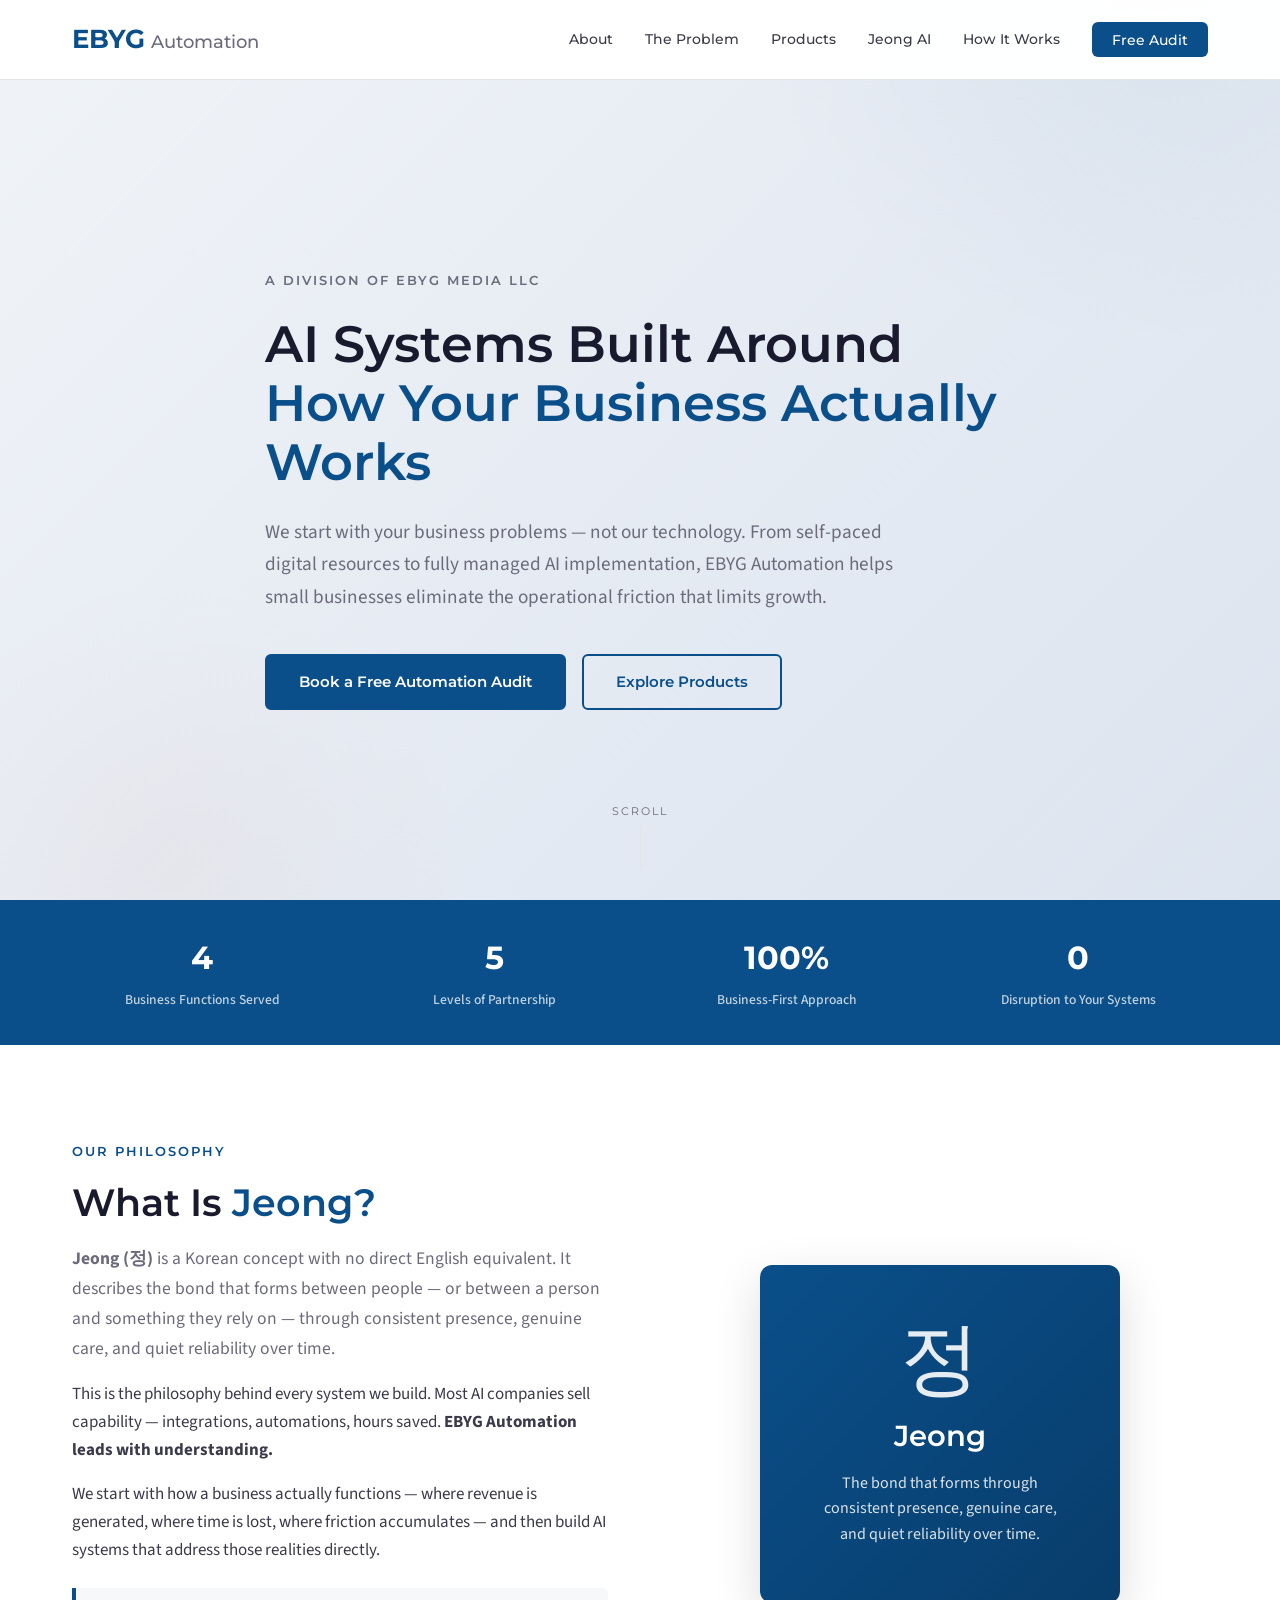
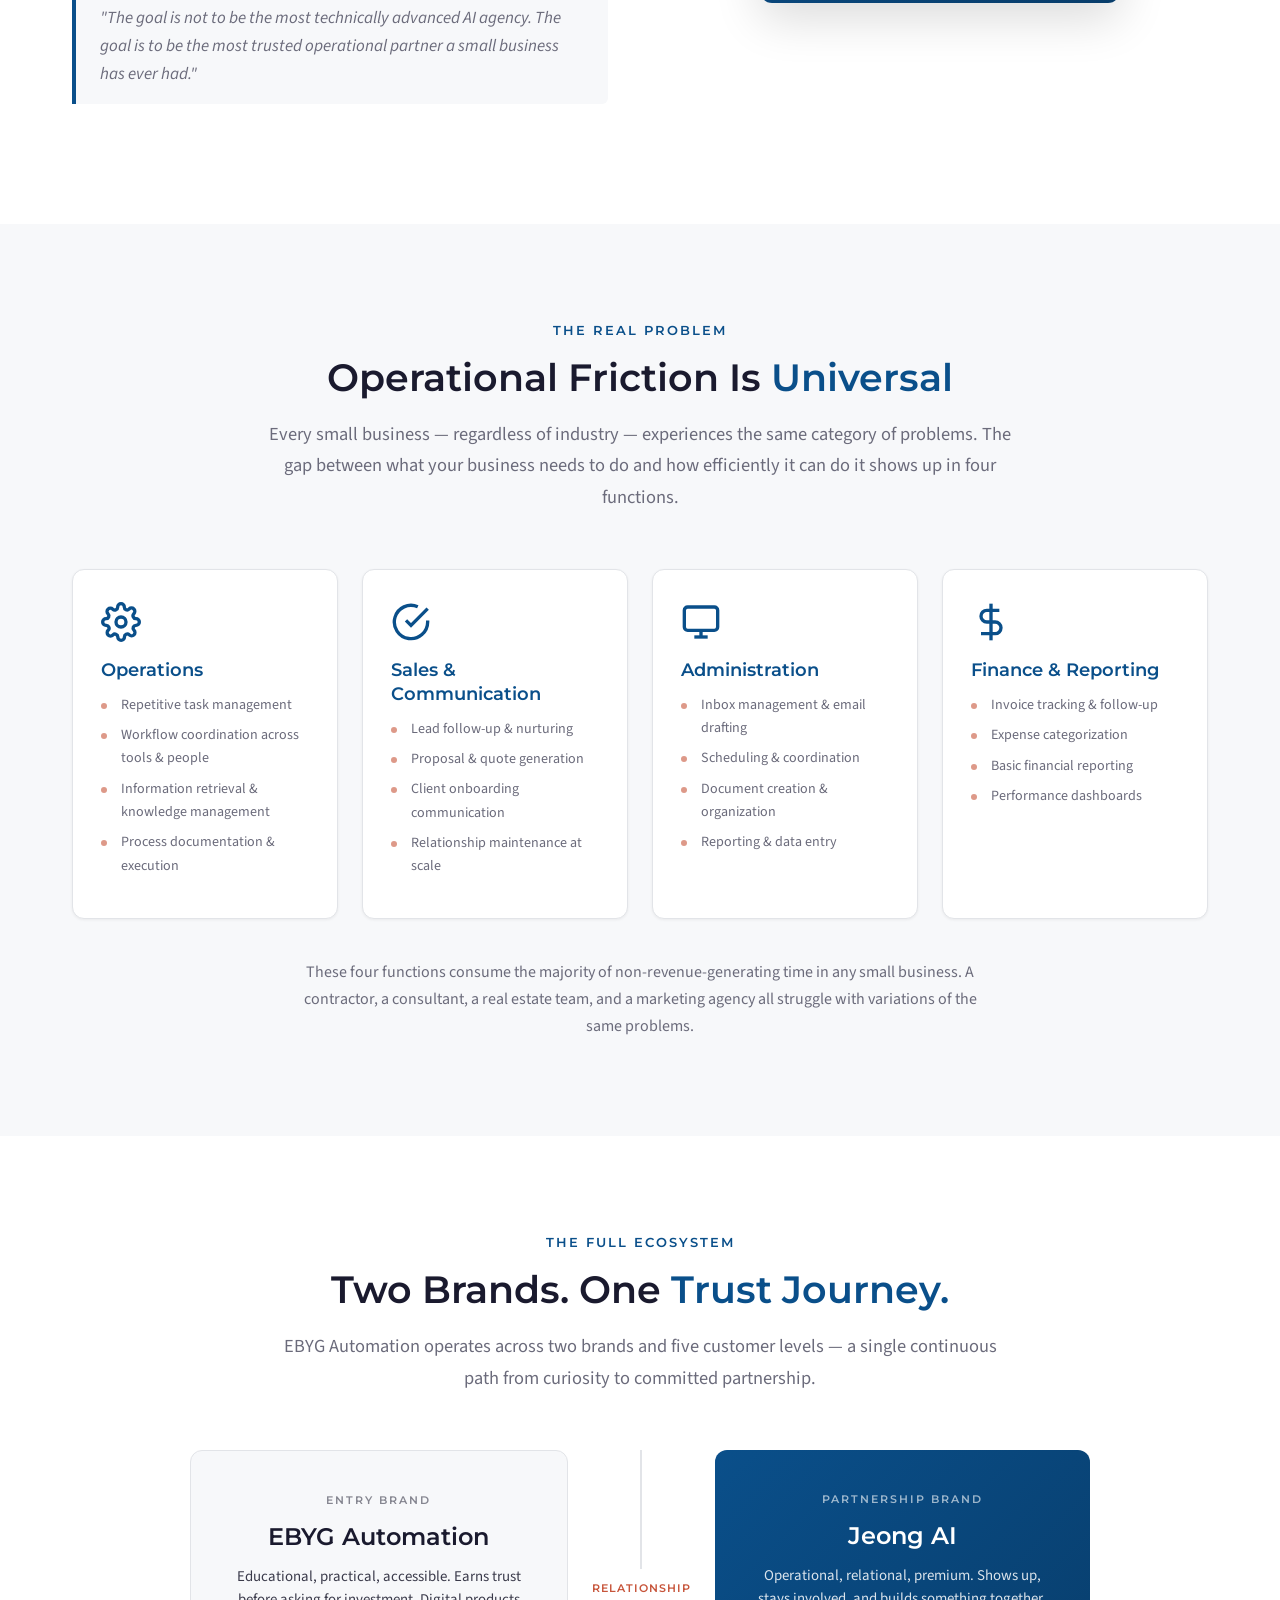
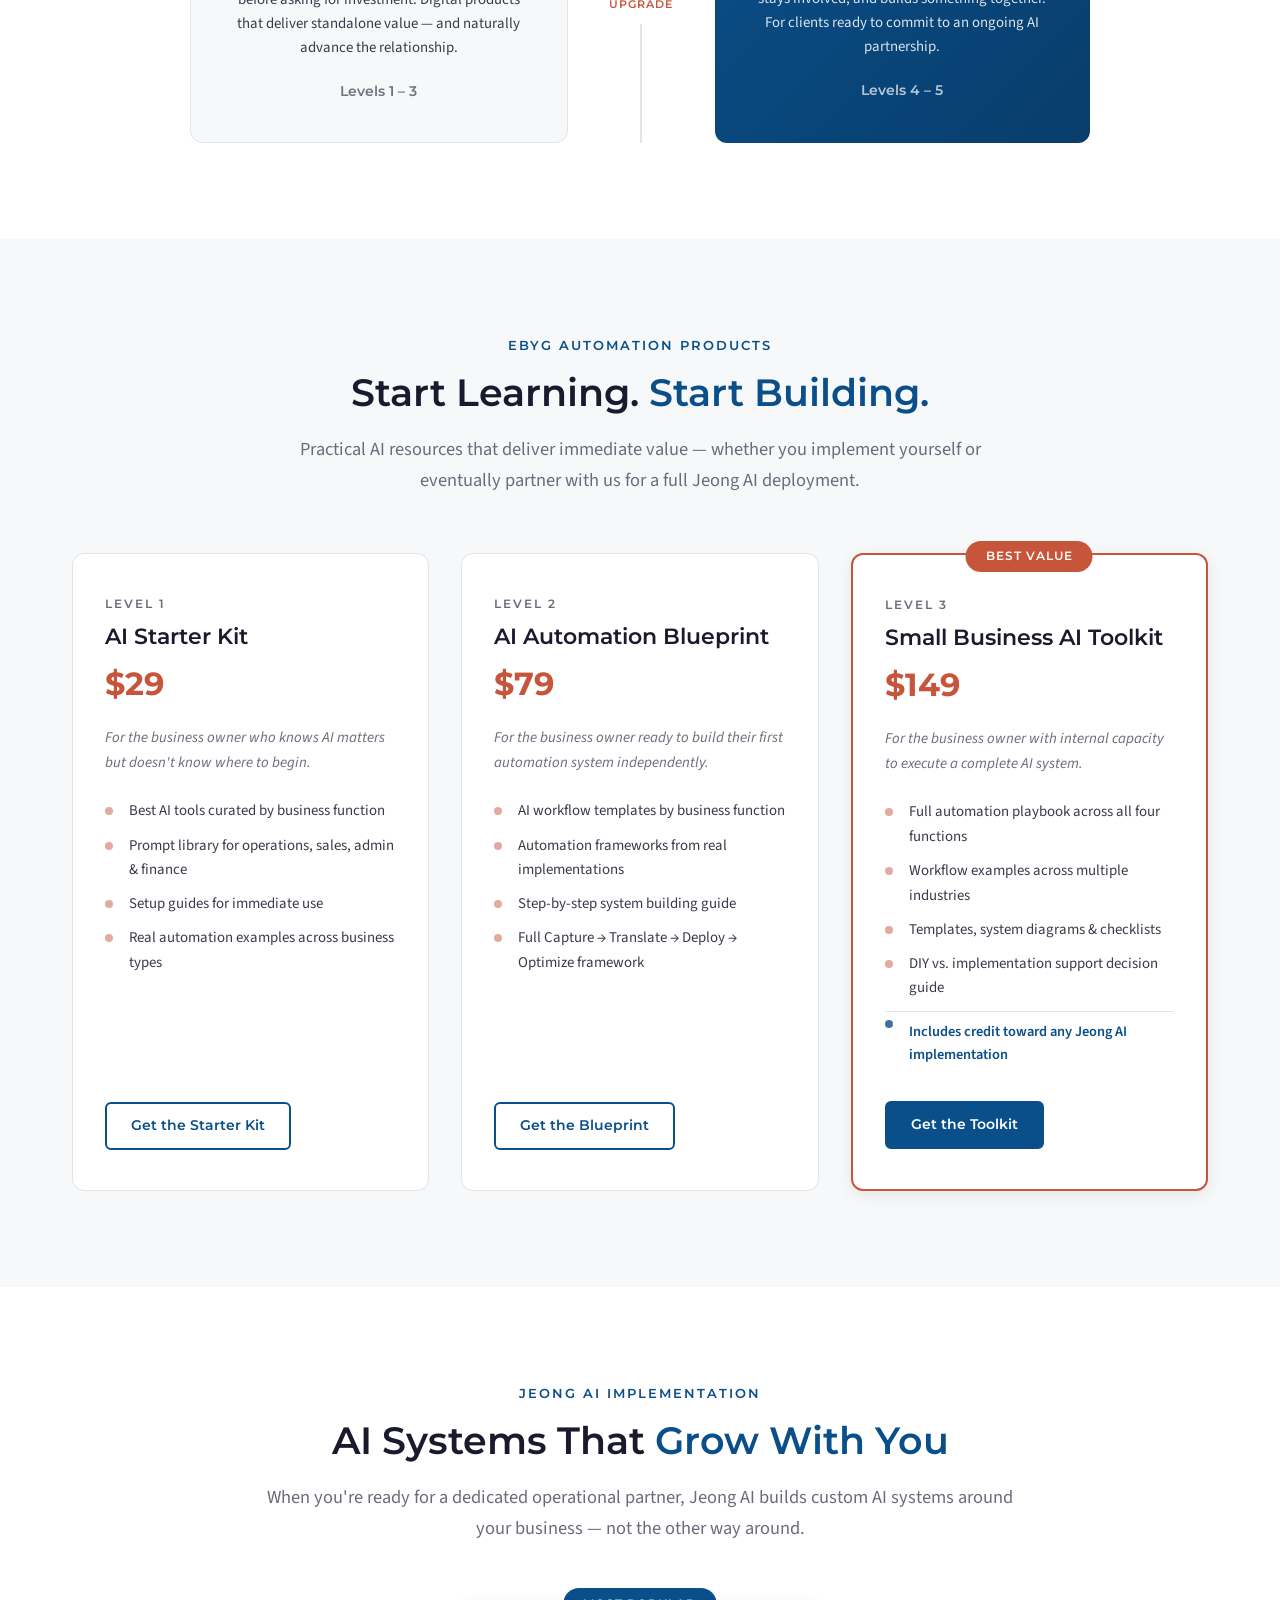
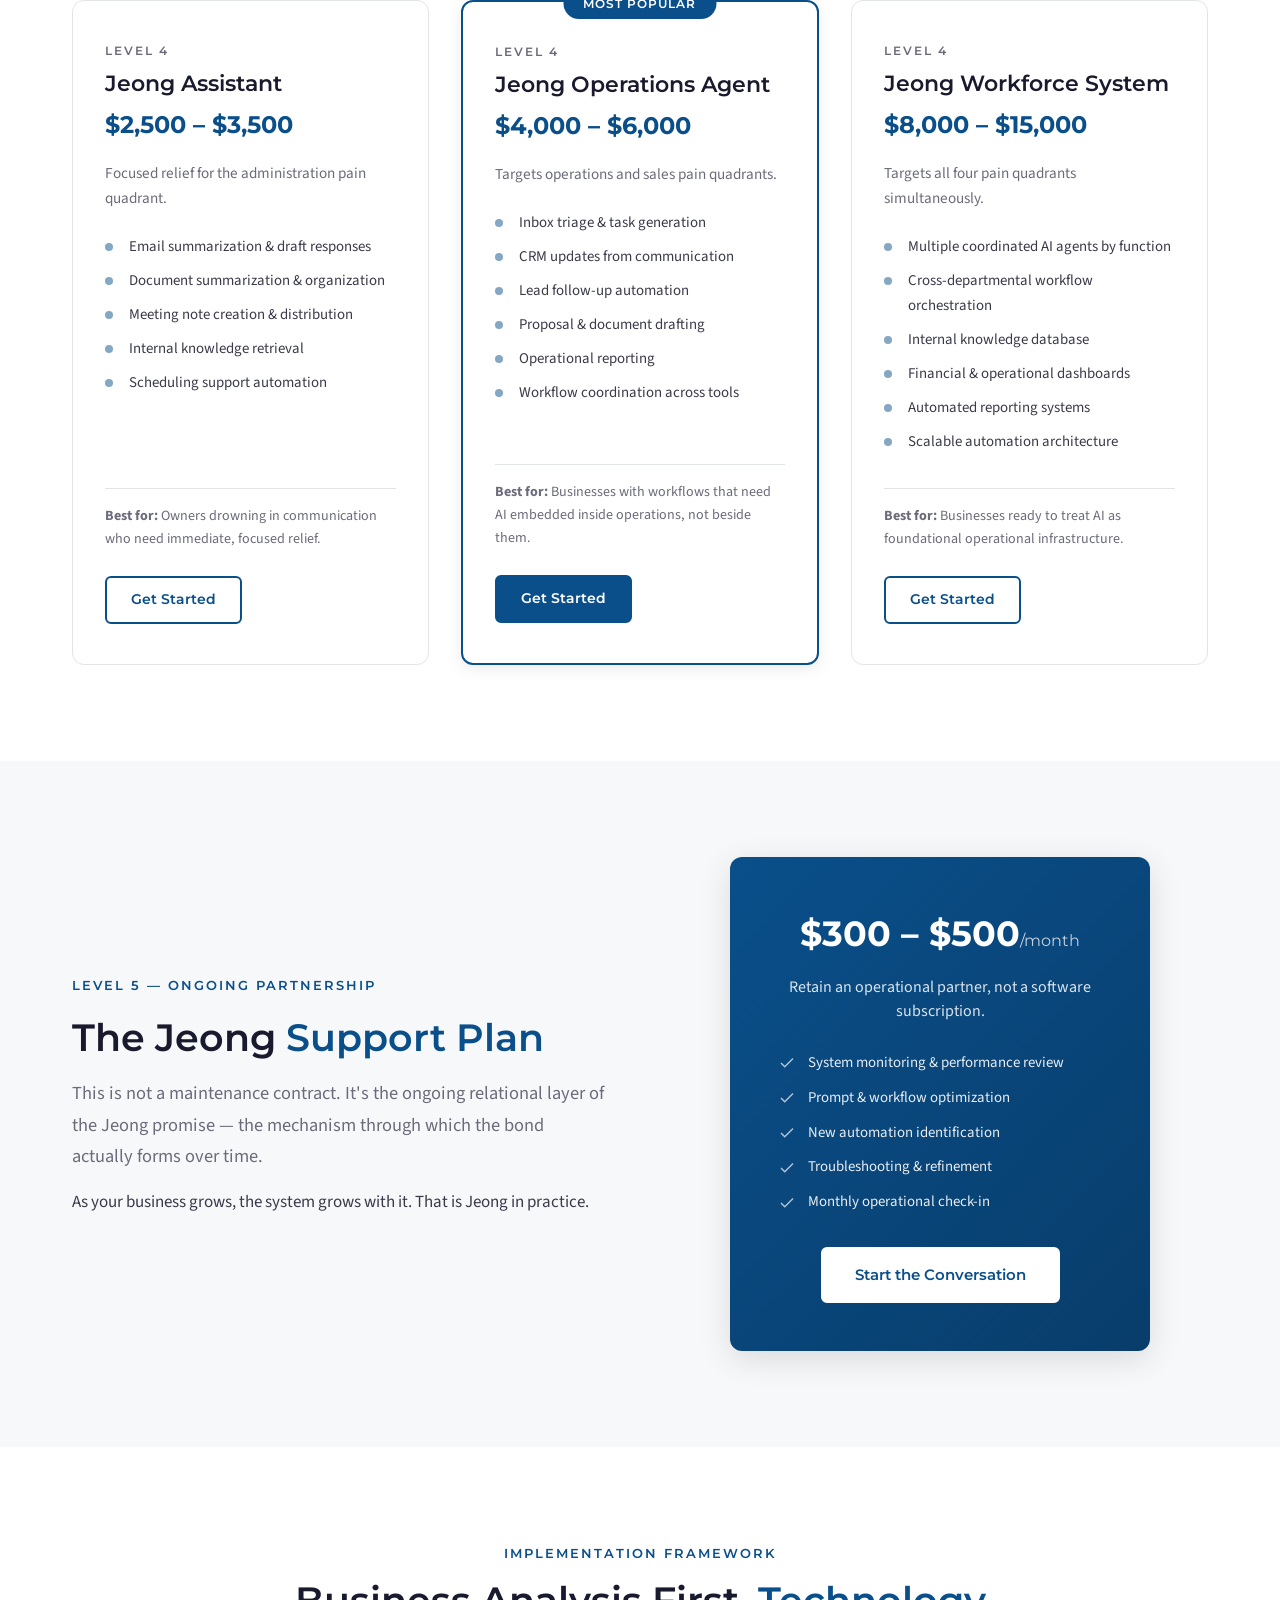
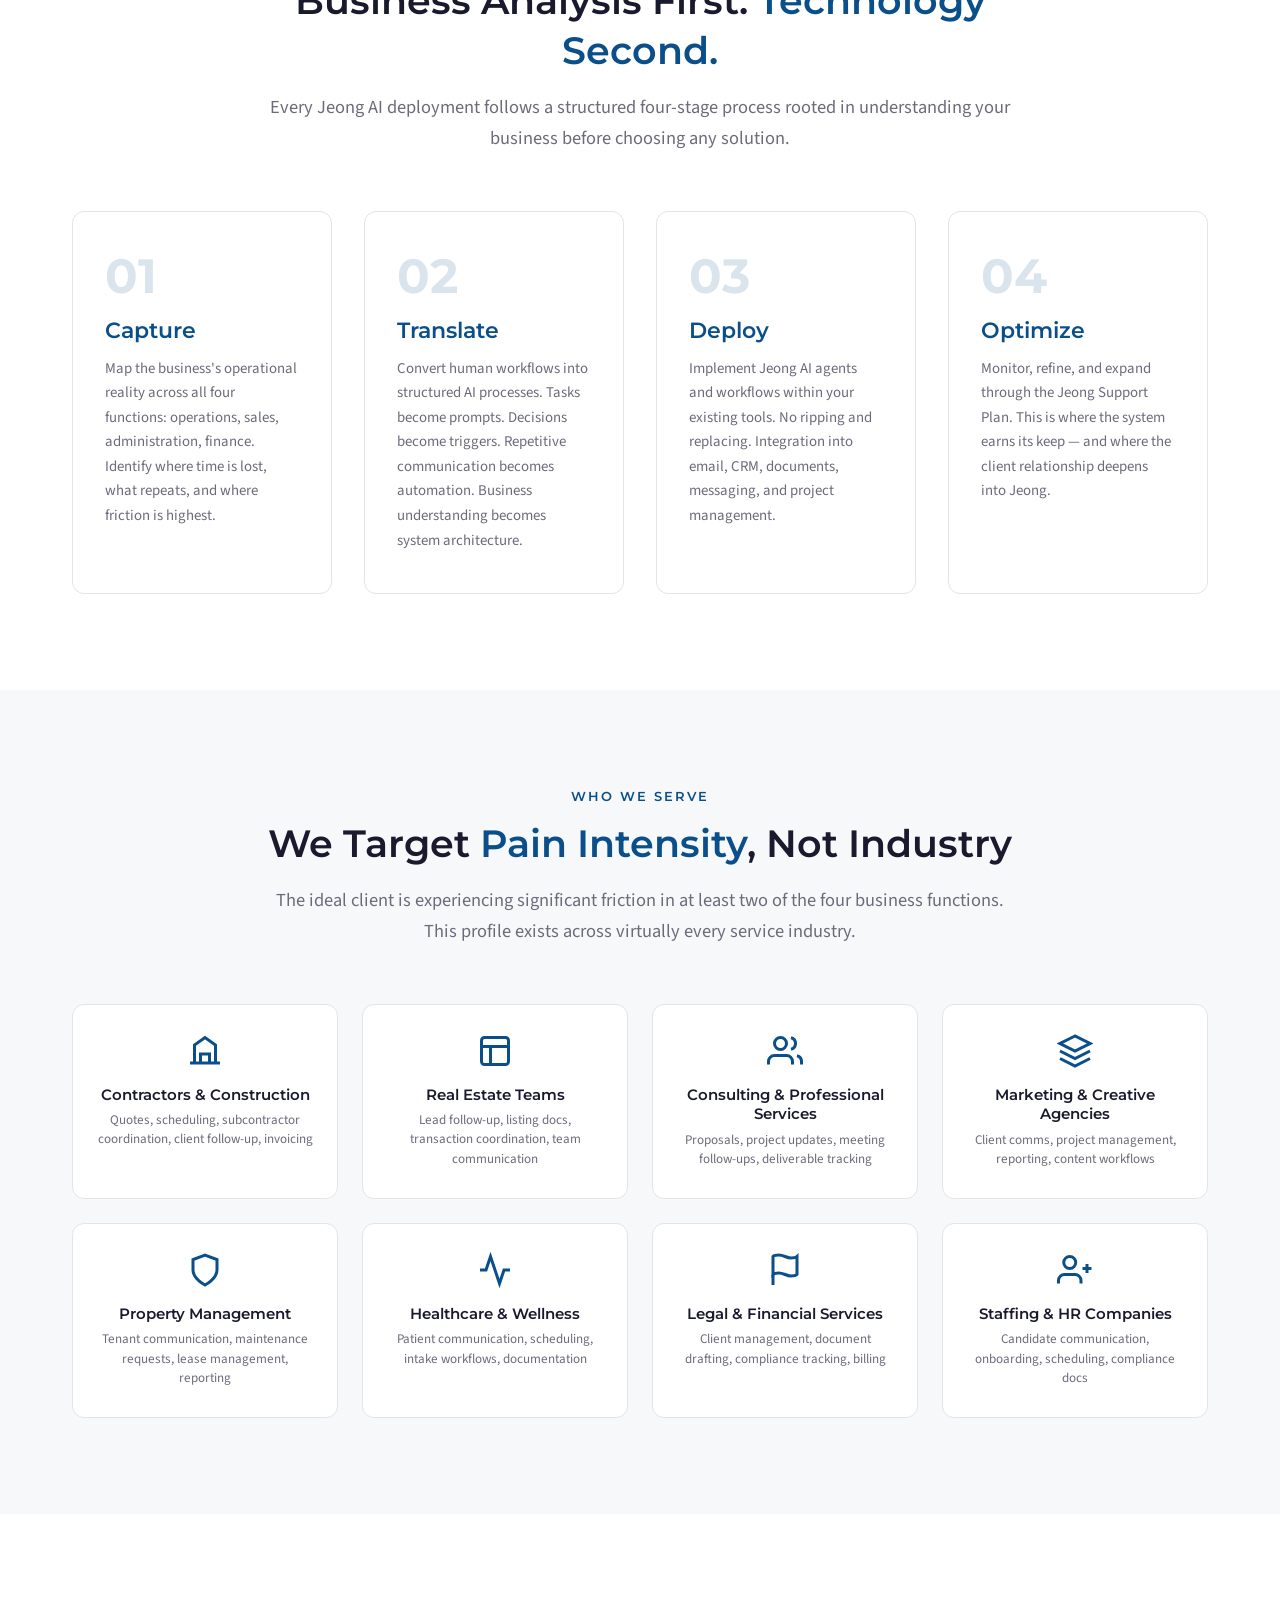
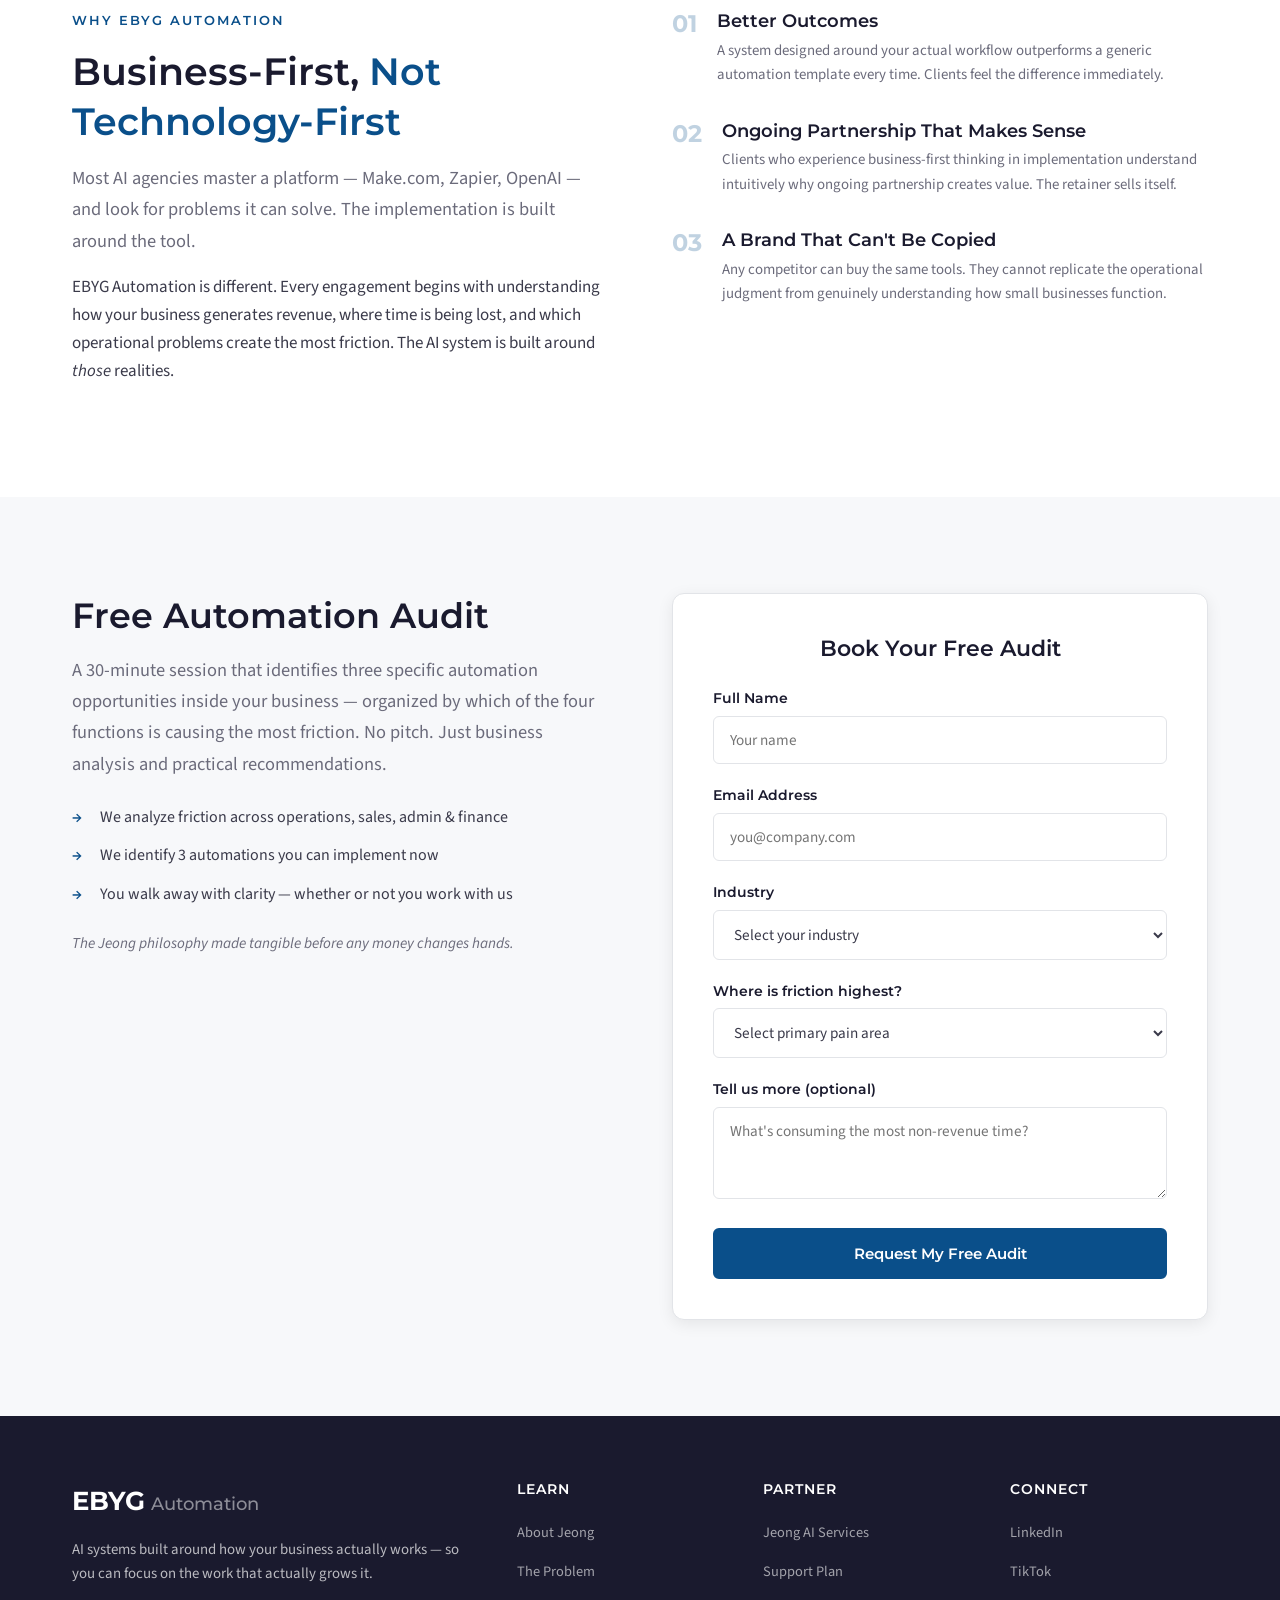
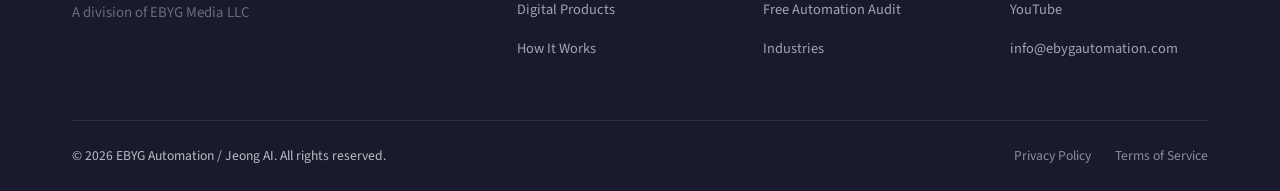
==== commit eb60da64: "Add privacy policy, terms of service, and update email - Created privacy.html and terms.html with fu" ====
--- a/index.html
+++ b/index.html
@@ -597,15 +597,15 @@
             <li><a href="https://linkedin.com" target="_blank" rel="noopener">LinkedIn</a></li>
             <li><a href="https://tiktok.com" target="_blank" rel="noopener">TikTok</a></li>
             <li><a href="https://youtube.com" target="_blank" rel="noopener">YouTube</a></li>
-            <li><a href="mailto:hello@ebygautomation.com">hello@ebygautomation.com</a></li>
+            <li><a href="mailto:info@ebygautomation.com">info@ebygautomation.com</a></li>
           </ul>
         </div>
       </div>
       <div class="footer-bottom">
         <p>&copy; 2026 EBYG Automation / Jeong AI. All rights reserved.</p>
         <div class="footer-legal">
-          <a href="#">Privacy Policy</a>
-          <a href="#">Terms of Service</a>
+          <a href="privacy.html">Privacy Policy</a>
+          <a href="terms.html">Terms of Service</a>
         </div>
       </div>
     </div>
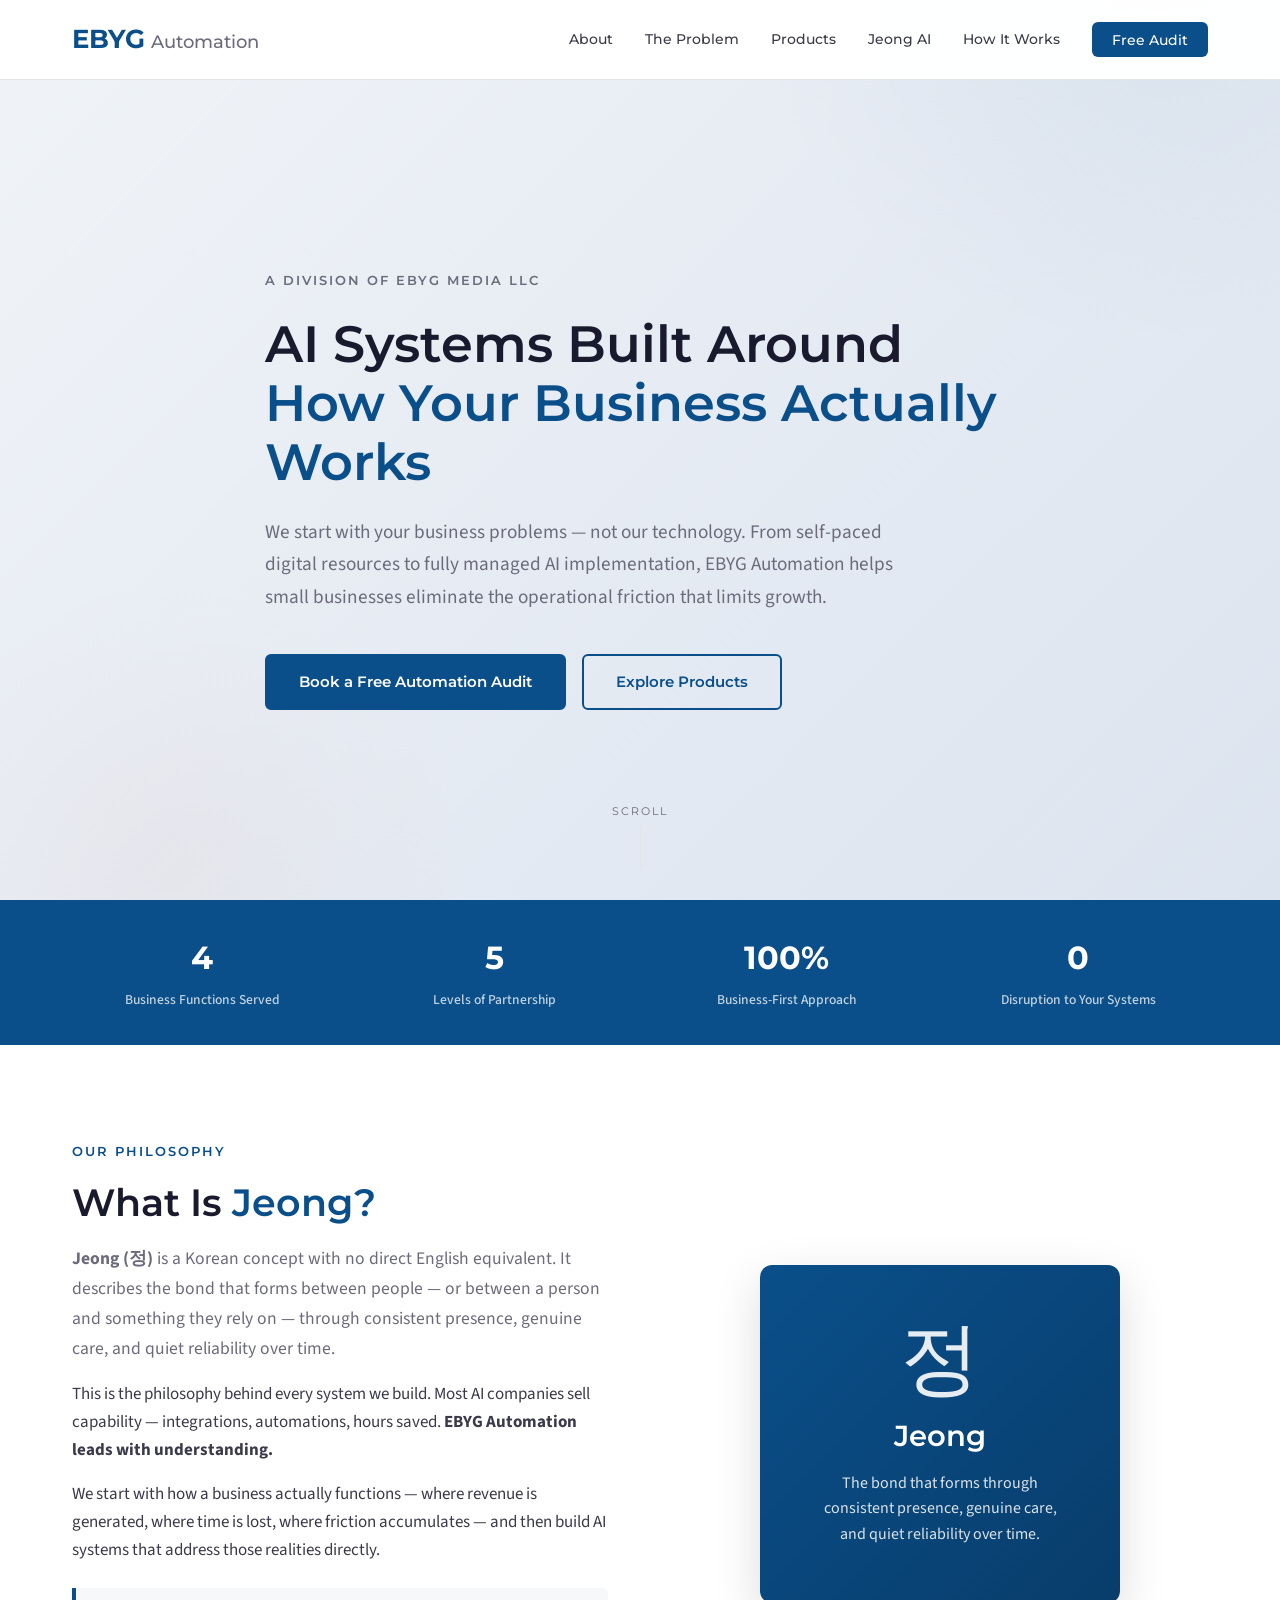
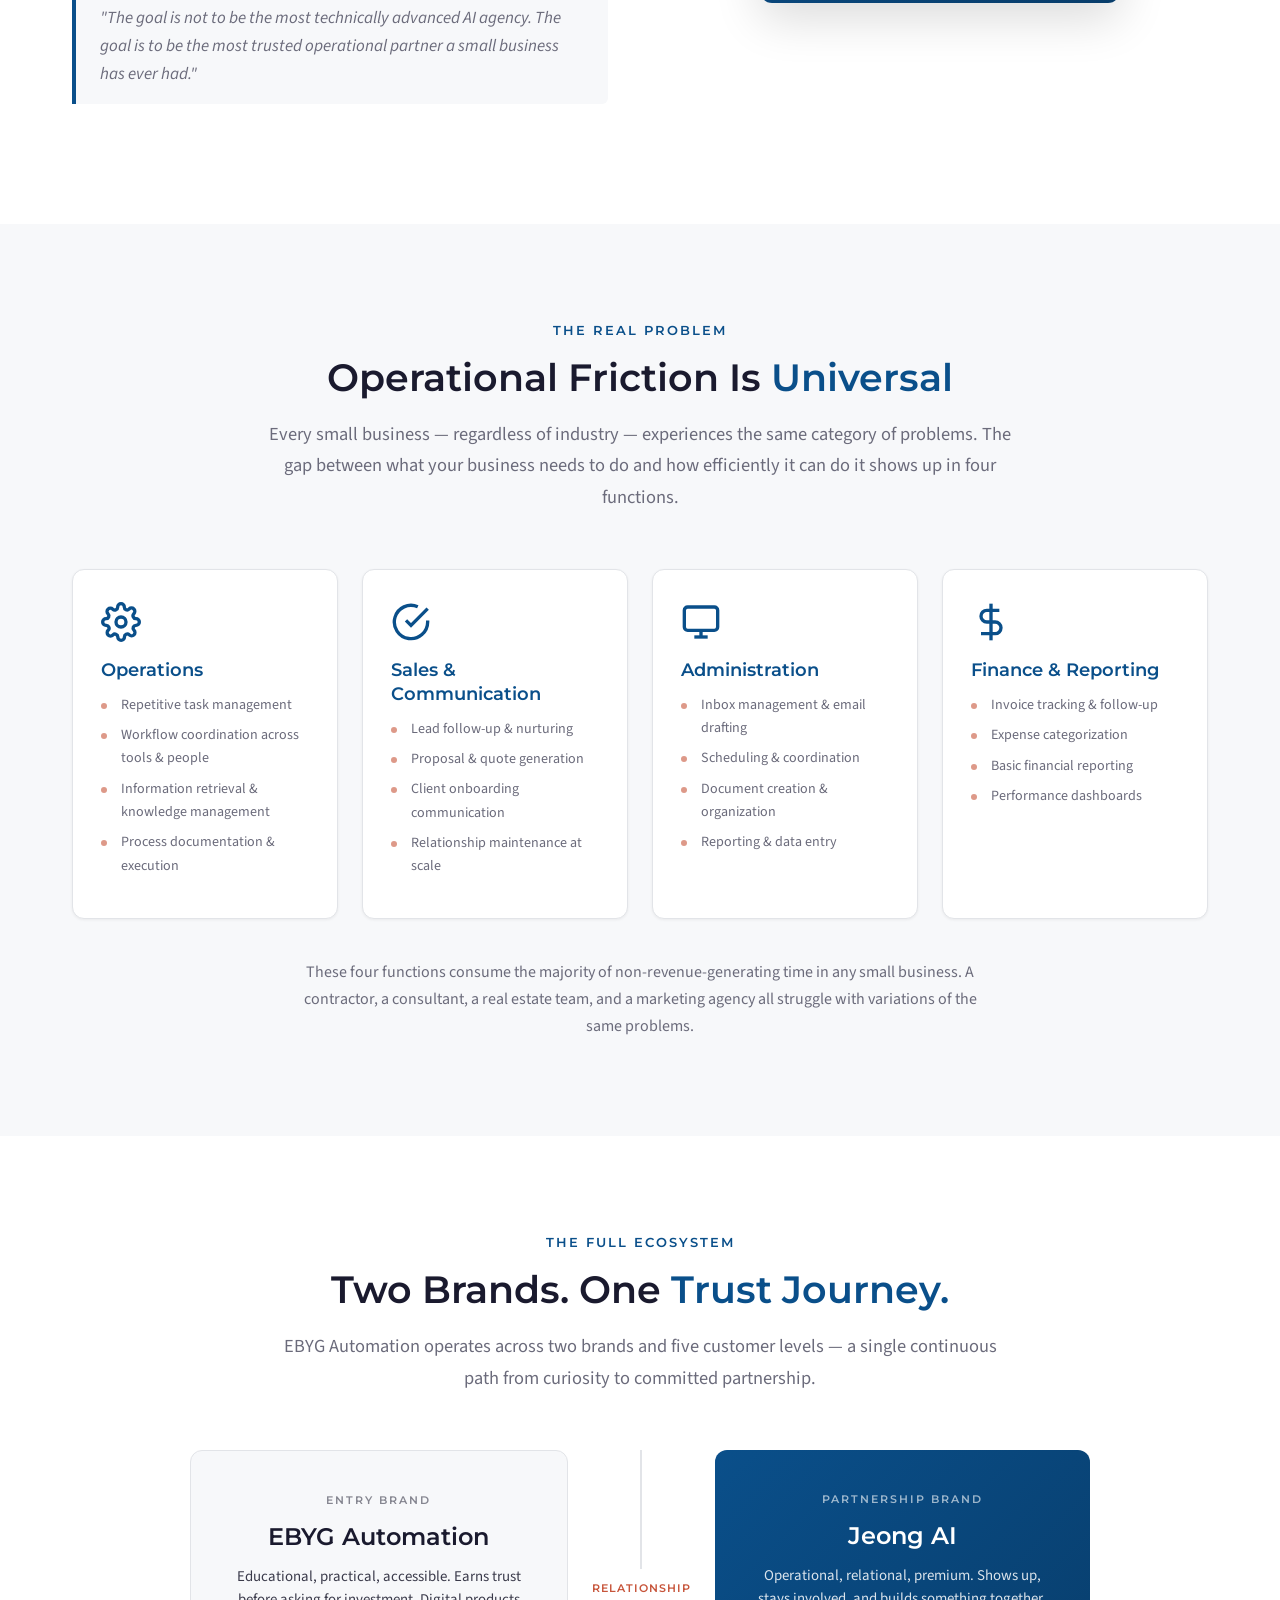
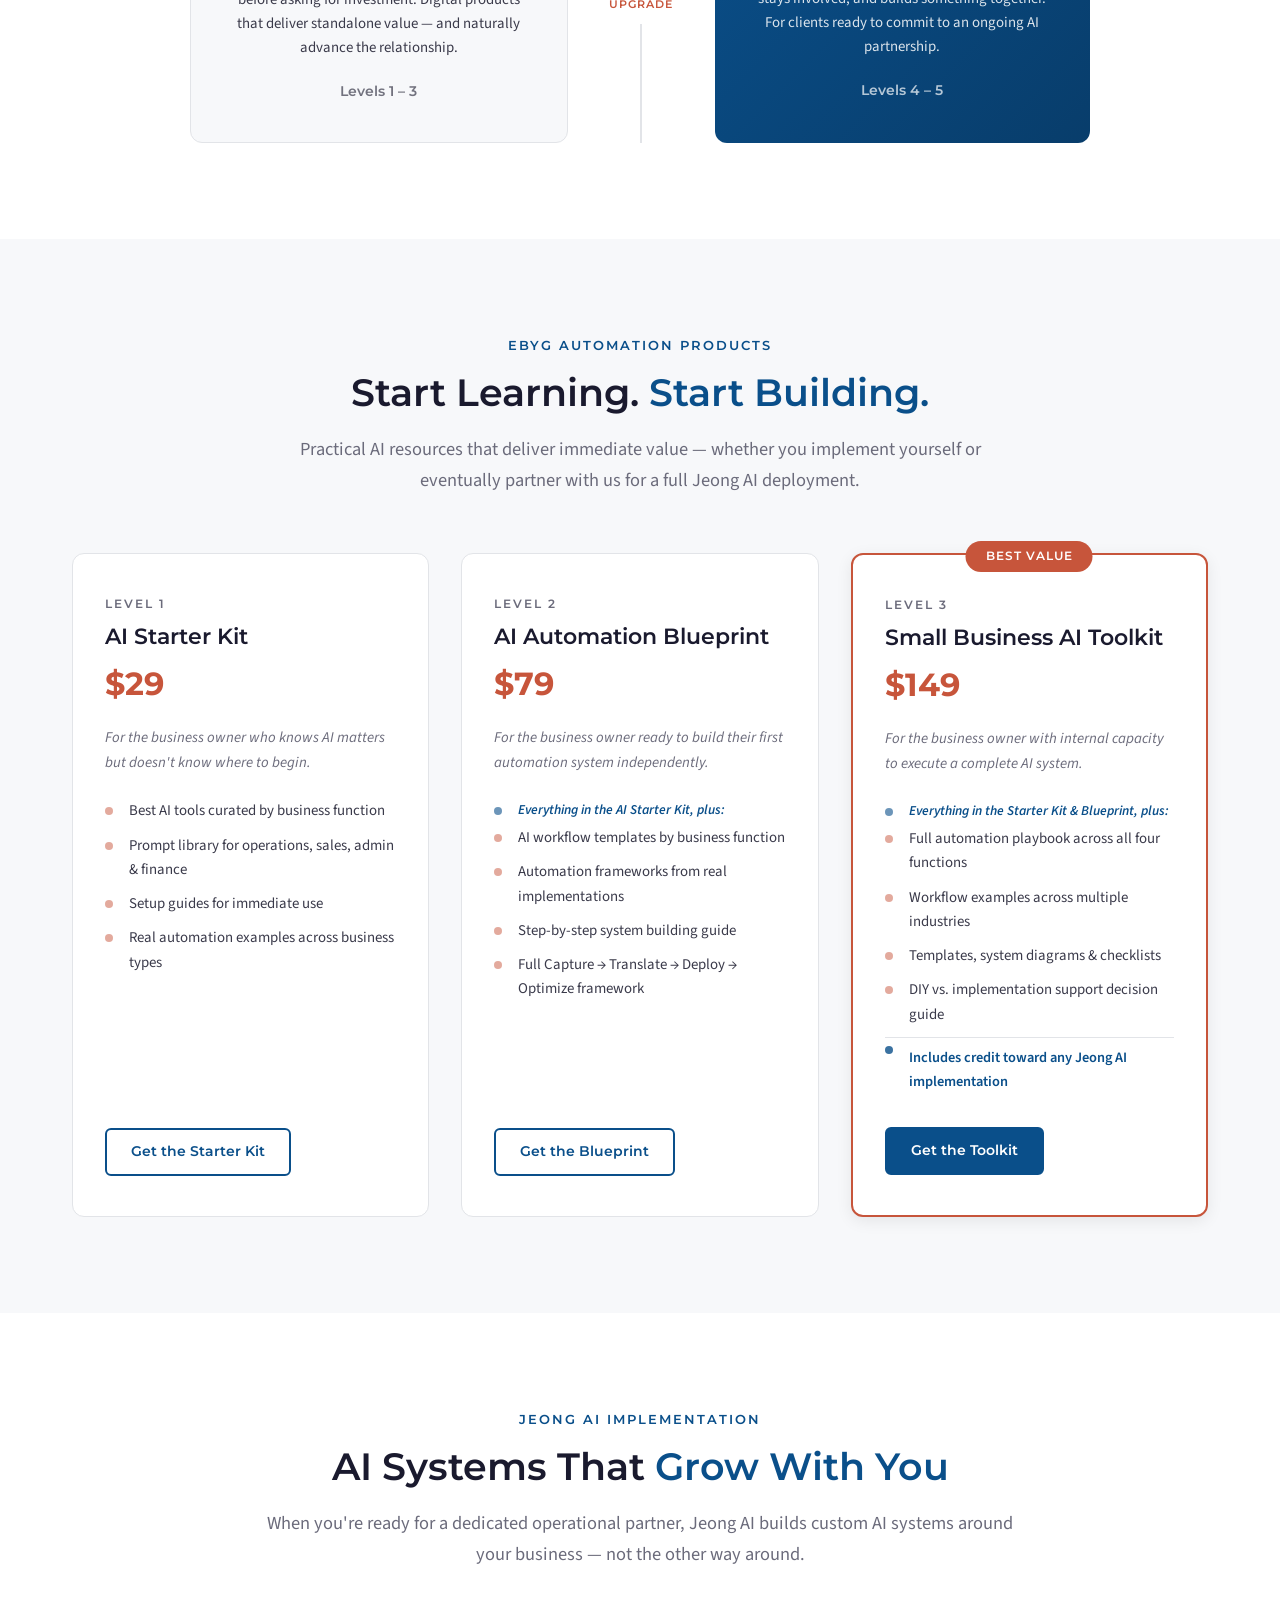
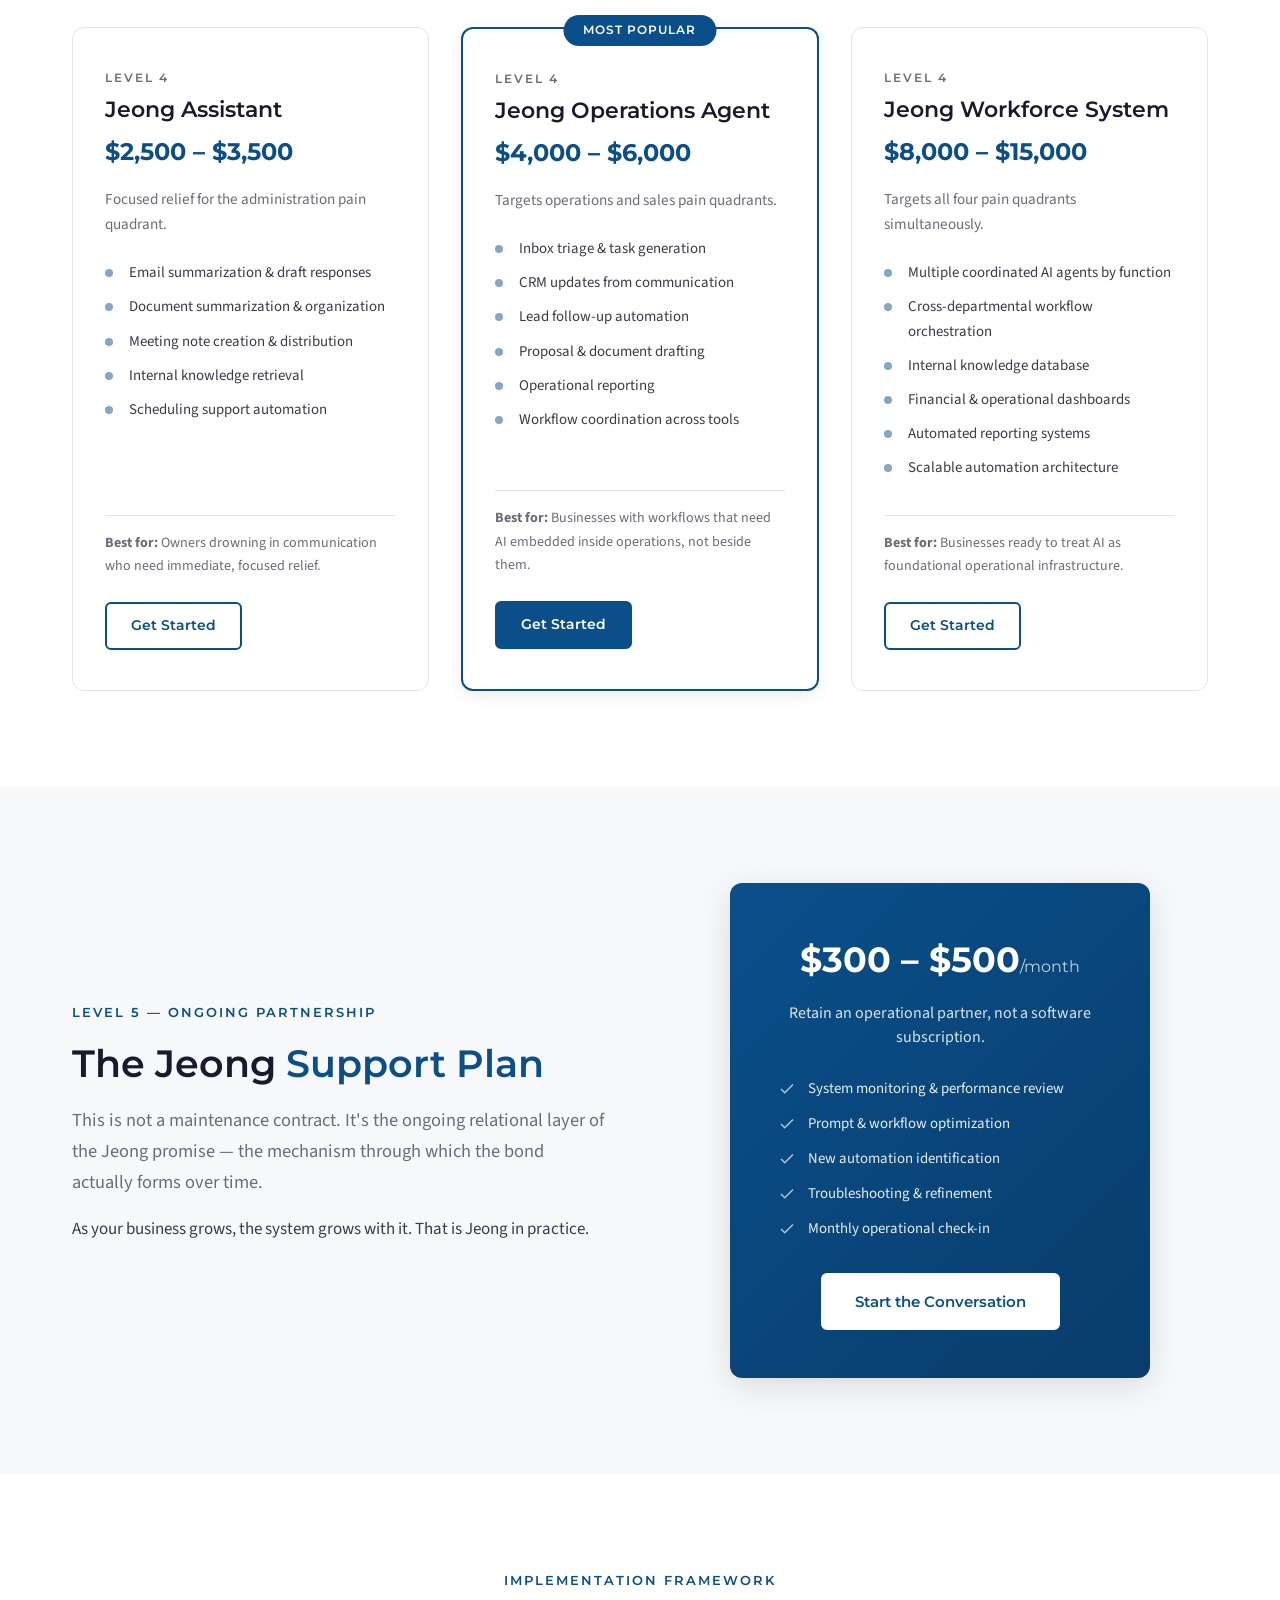
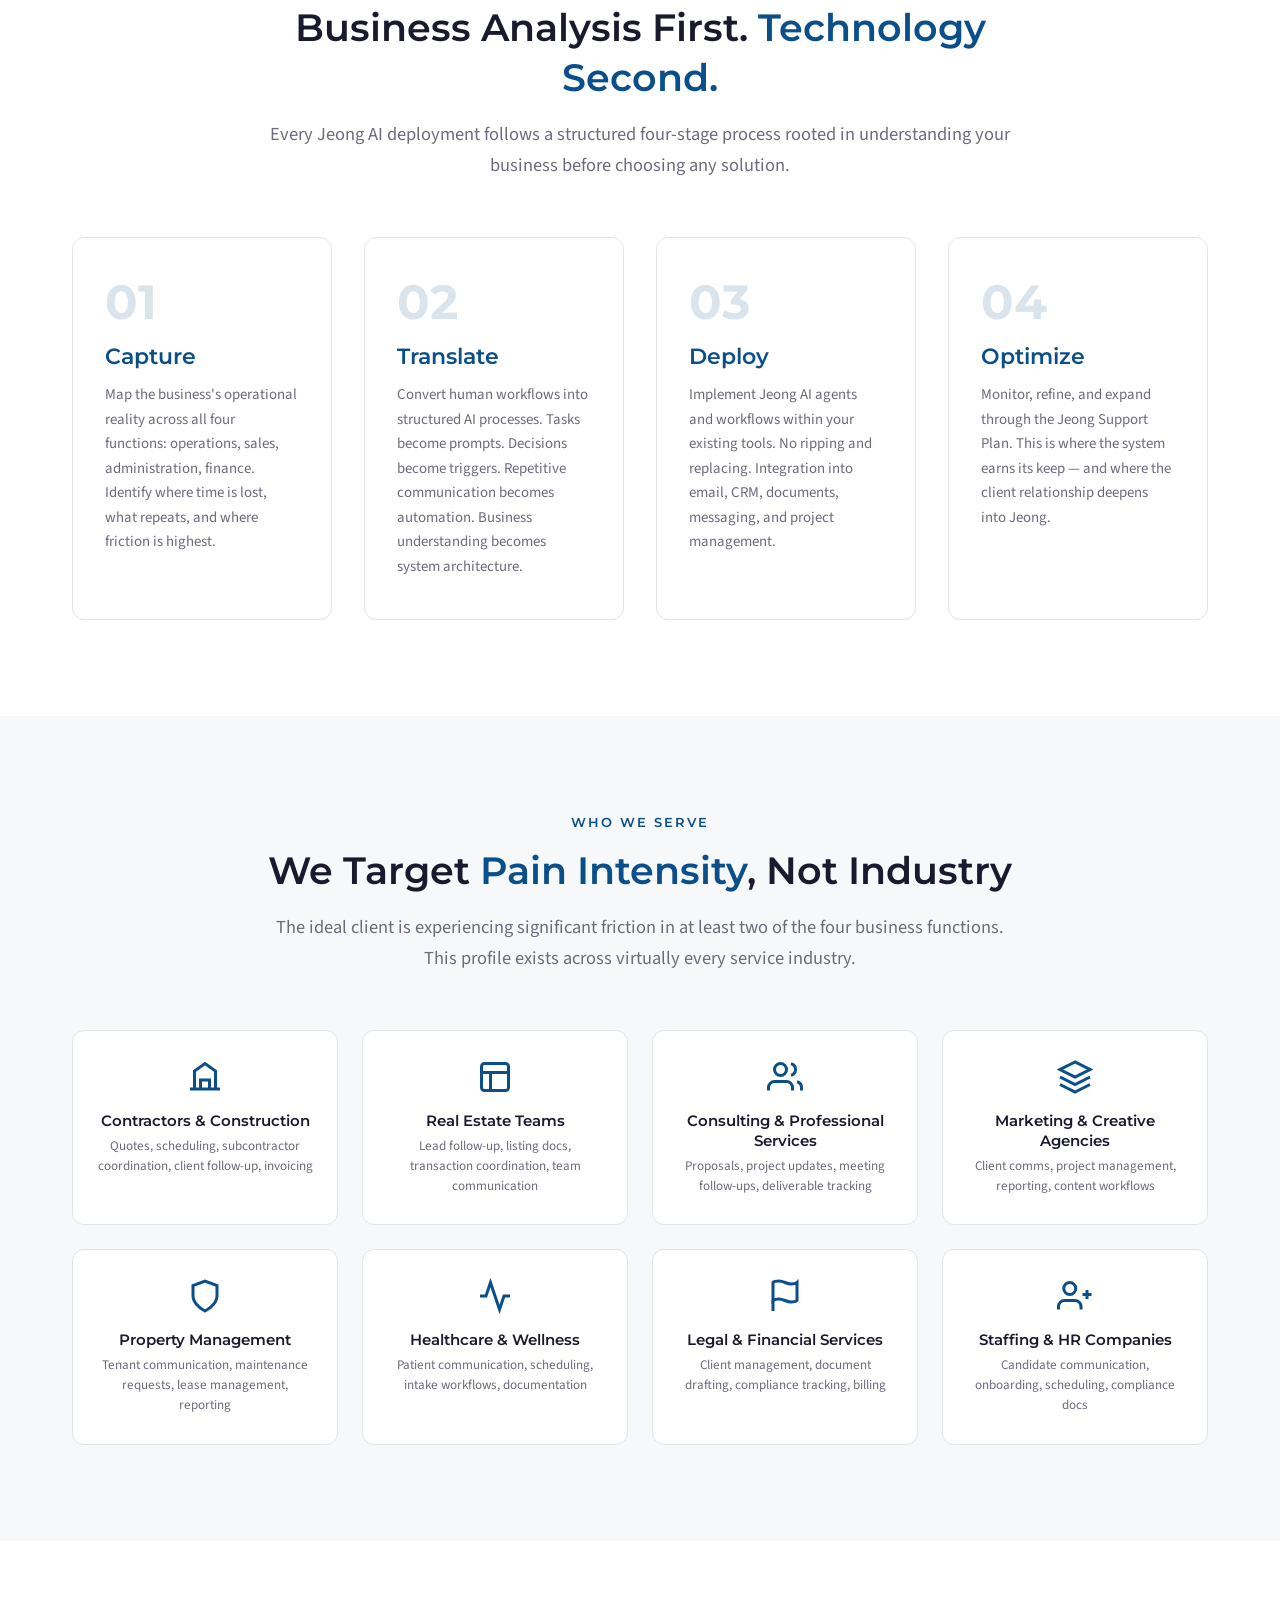
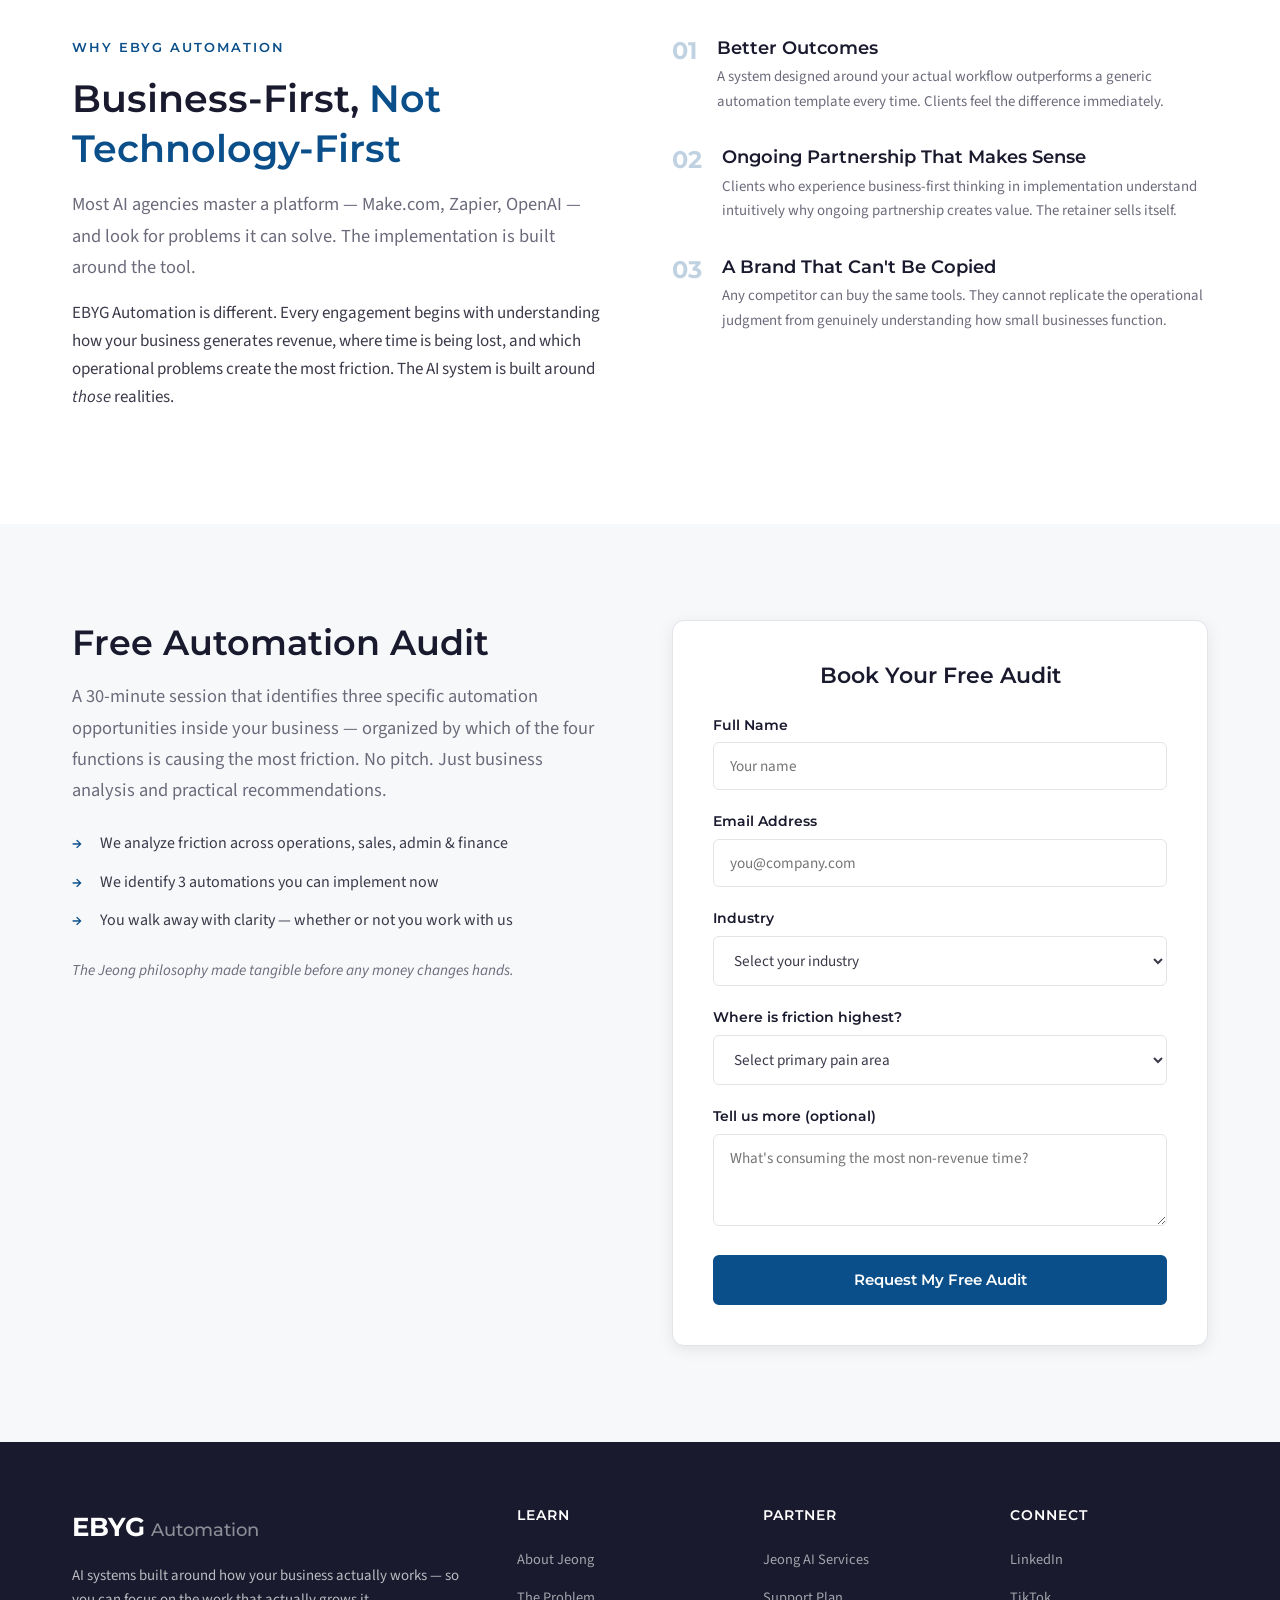
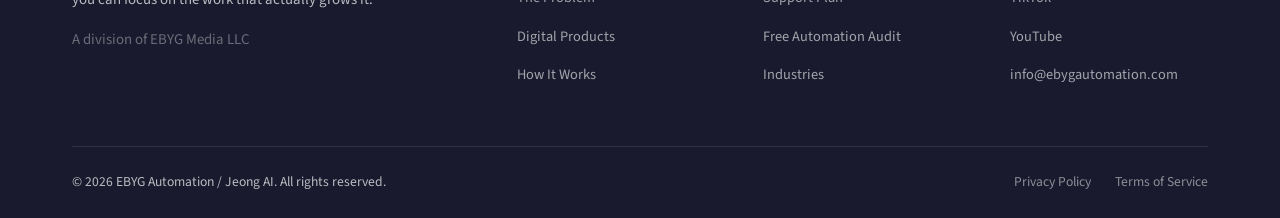
==== commit b8f71d23: "Add digital product pages: Starter Kit, Blueprint, and Admin dashboard Integrate kit.html, blueprint" ====
--- a/index.html
+++ b/index.html
@@ -216,7 +216,7 @@
             <li>Setup guides for immediate use</li>
             <li>Real automation examples across business types</li>
           </ul>
-          <a href="#contact" class="btn btn-outline btn-sm">Get the Starter Kit</a>
+          <a href="starter-kit.html" class="btn btn-outline btn-sm">Get the Starter Kit</a>
         </div>
 
         <div class="product-card">
@@ -225,12 +225,13 @@
           <p class="product-price">$79</p>
           <p class="product-for">For the business owner ready to build their first automation system independently.</p>
           <ul class="product-features">
+            <li class="product-included">Everything in the AI Starter Kit, plus:</li>
             <li>AI workflow templates by business function</li>
             <li>Automation frameworks from real implementations</li>
             <li>Step-by-step system building guide</li>
             <li>Full Capture &rarr; Translate &rarr; Deploy &rarr; Optimize framework</li>
           </ul>
-          <a href="#contact" class="btn btn-outline btn-sm">Get the Blueprint</a>
+          <a href="automation-blueprint.html" class="btn btn-outline btn-sm">Get the Blueprint</a>
         </div>
 
         <div class="product-card featured">
@@ -240,6 +241,7 @@
           <p class="product-price">$149</p>
           <p class="product-for">For the business owner with internal capacity to execute a complete AI system.</p>
           <ul class="product-features">
+            <li class="product-included">Everything in the Starter Kit &amp; Blueprint, plus:</li>
             <li>Full automation playbook across all four functions</li>
             <li>Workflow examples across multiple industries</li>
             <li>Templates, system diagrams &amp; checklists</li>
--- a/css/styles.css
+++ b/css/styles.css
@@ -29,6 +29,10 @@
   --font-body: 'Source Sans 3', 'Source Sans Pro', sans-serif;
   --max-width: 1200px;
   --header-h: 80px;
+  --purple: #7C3AED;
+  --purple-mid: #8B5CF6;
+  --purple-light: #EDE9FE;
+  --purple-pale: #F5F3FF;
 }
 
 /* ---------- RESET ---------- */
@@ -589,6 +593,17 @@
   border-radius: 50%;
   background: var(--accent);
   opacity: 0.5;
+}
+.product-features li.product-included {
+  color: var(--primary);
+  font-weight: 600;
+  font-size: 0.85rem;
+  font-style: italic;
+  margin-bottom: 0.25rem;
+}
+.product-features li.product-included::before {
+  background: var(--primary);
+  opacity: 0.6;
 }
 .product-features li.product-bonus {
   color: var(--primary);
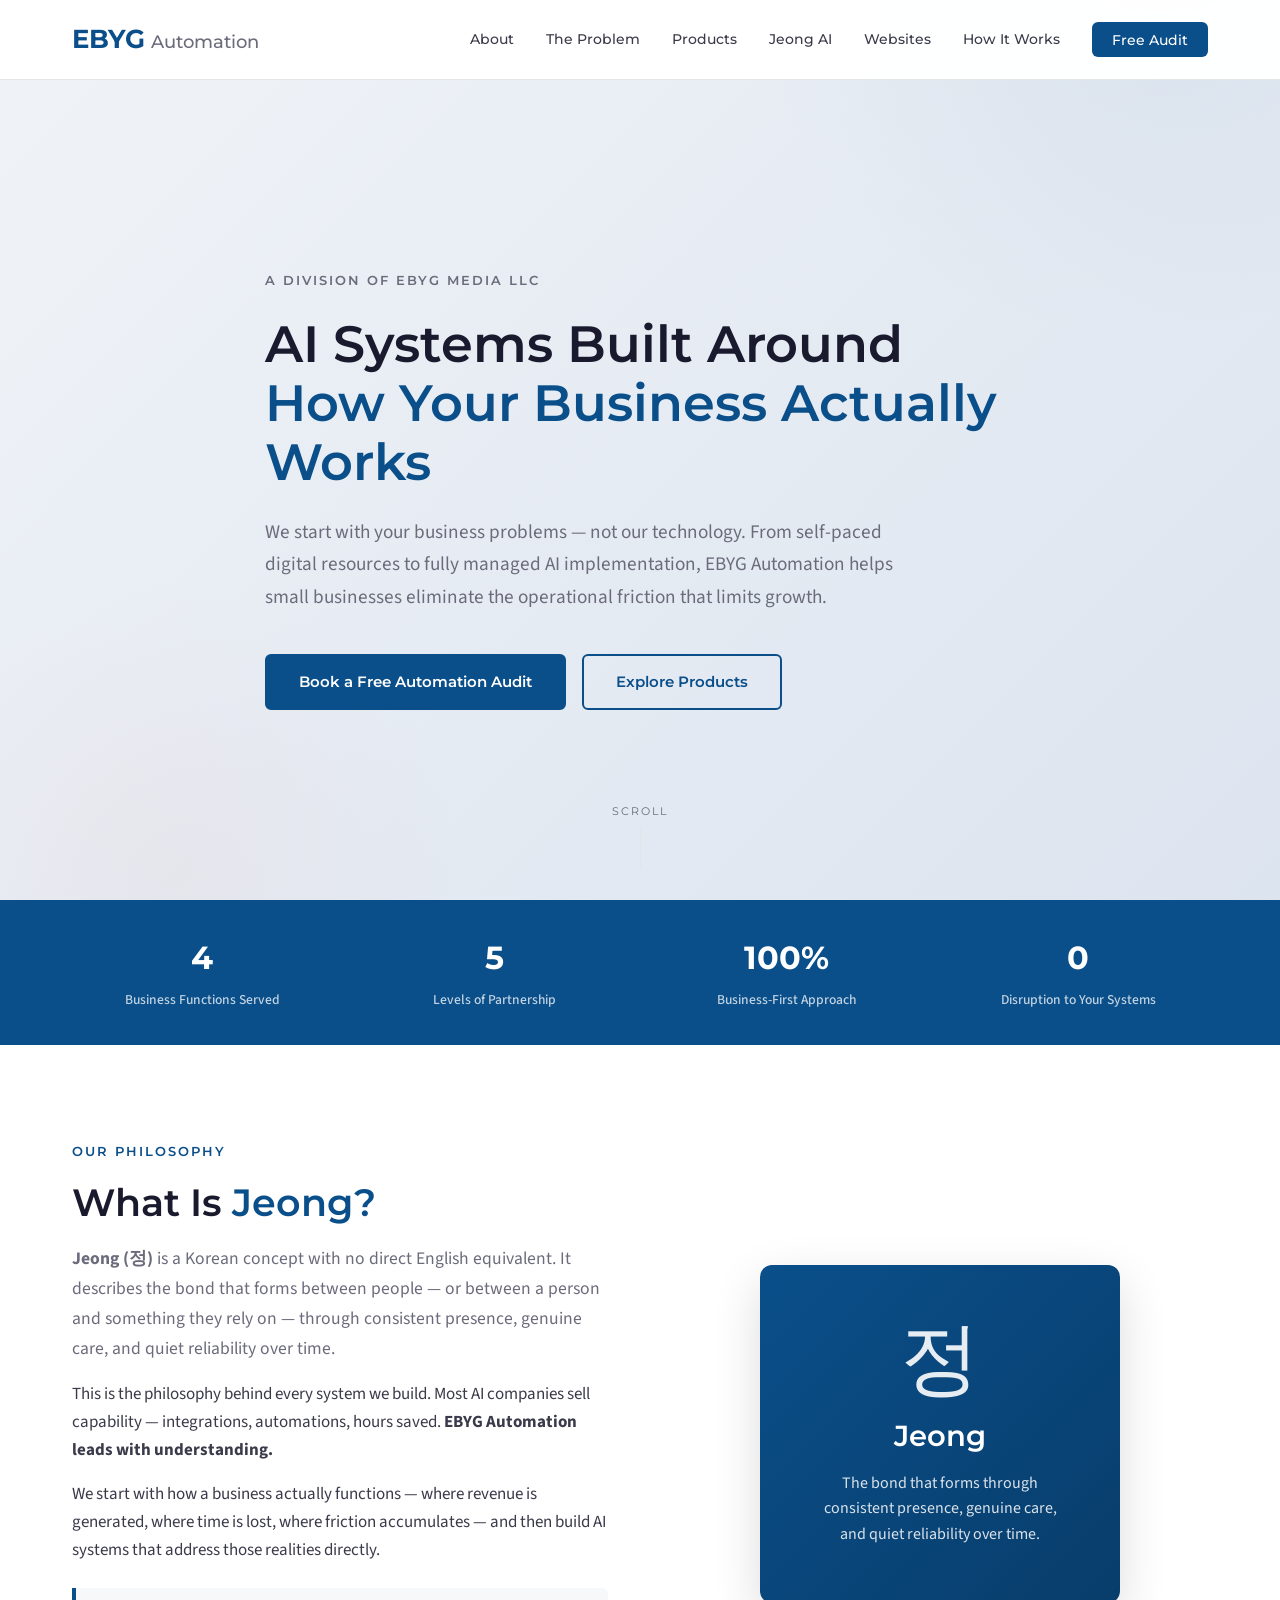
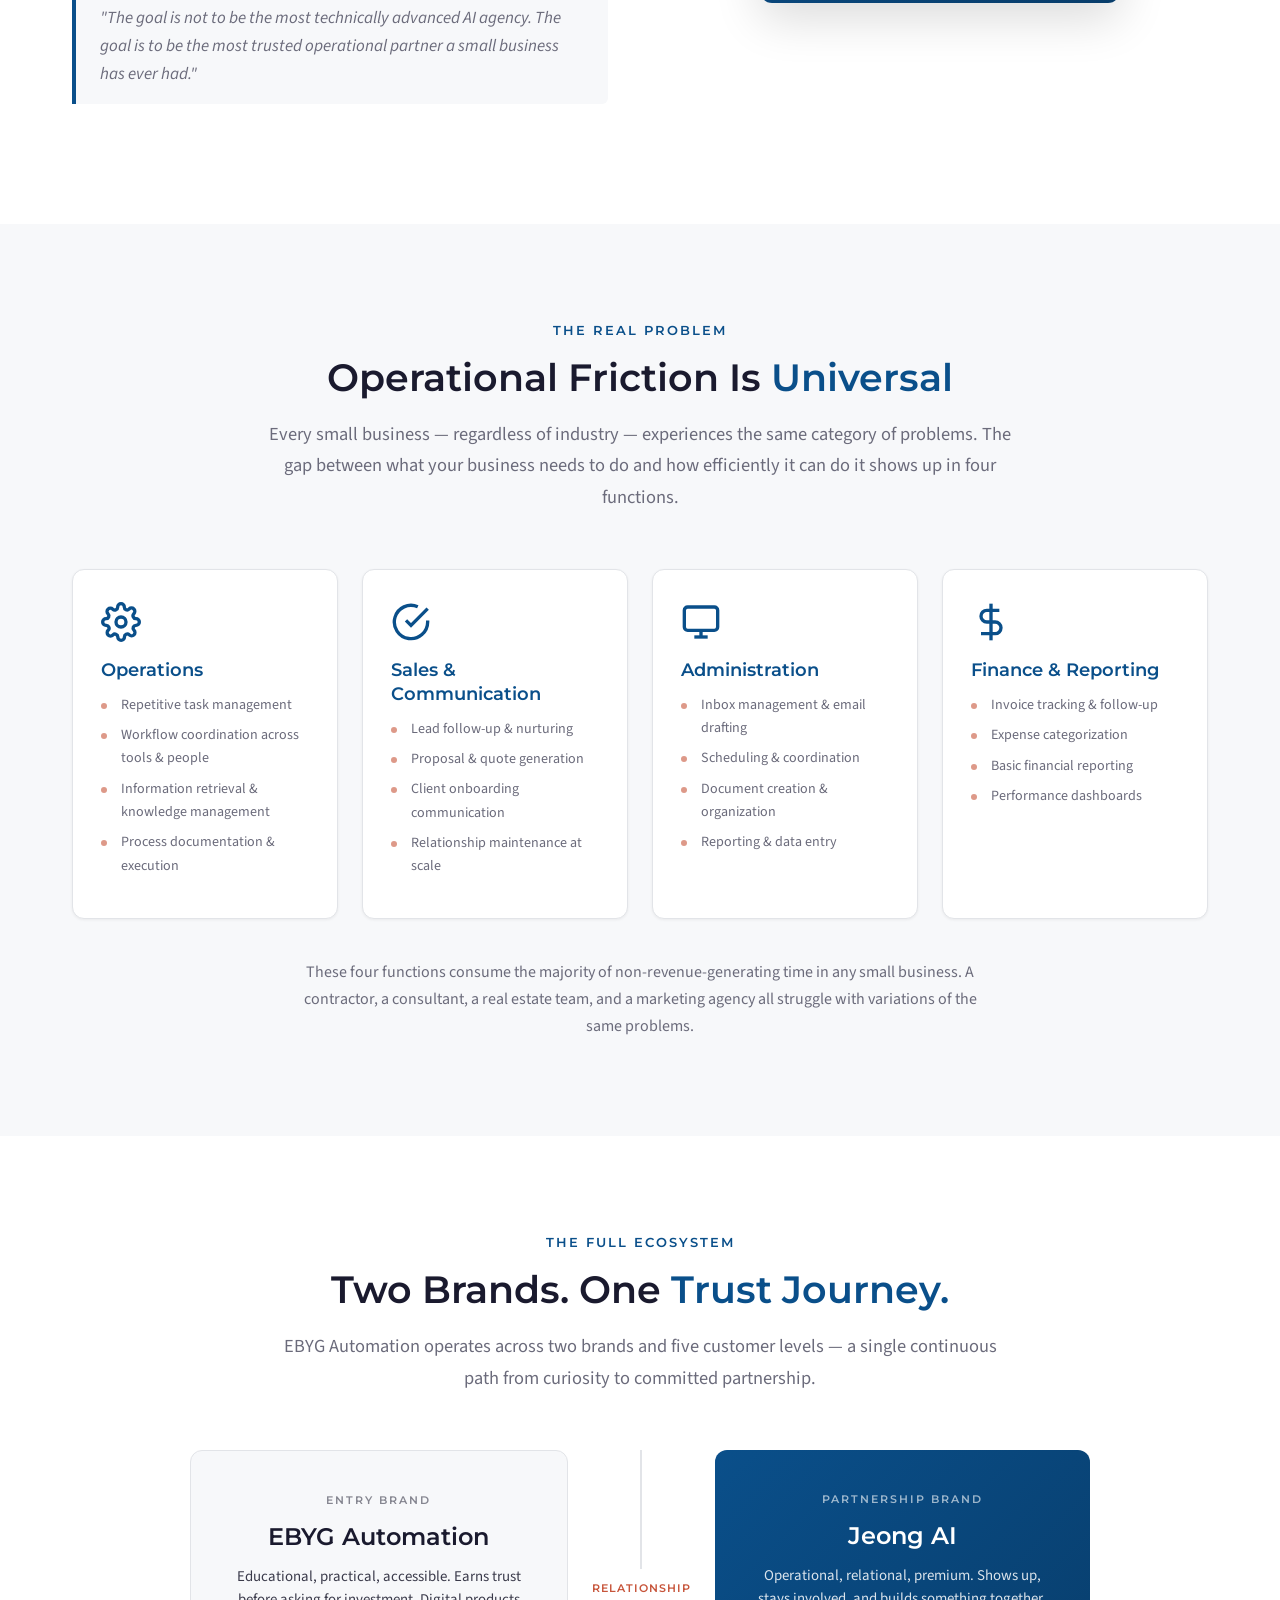
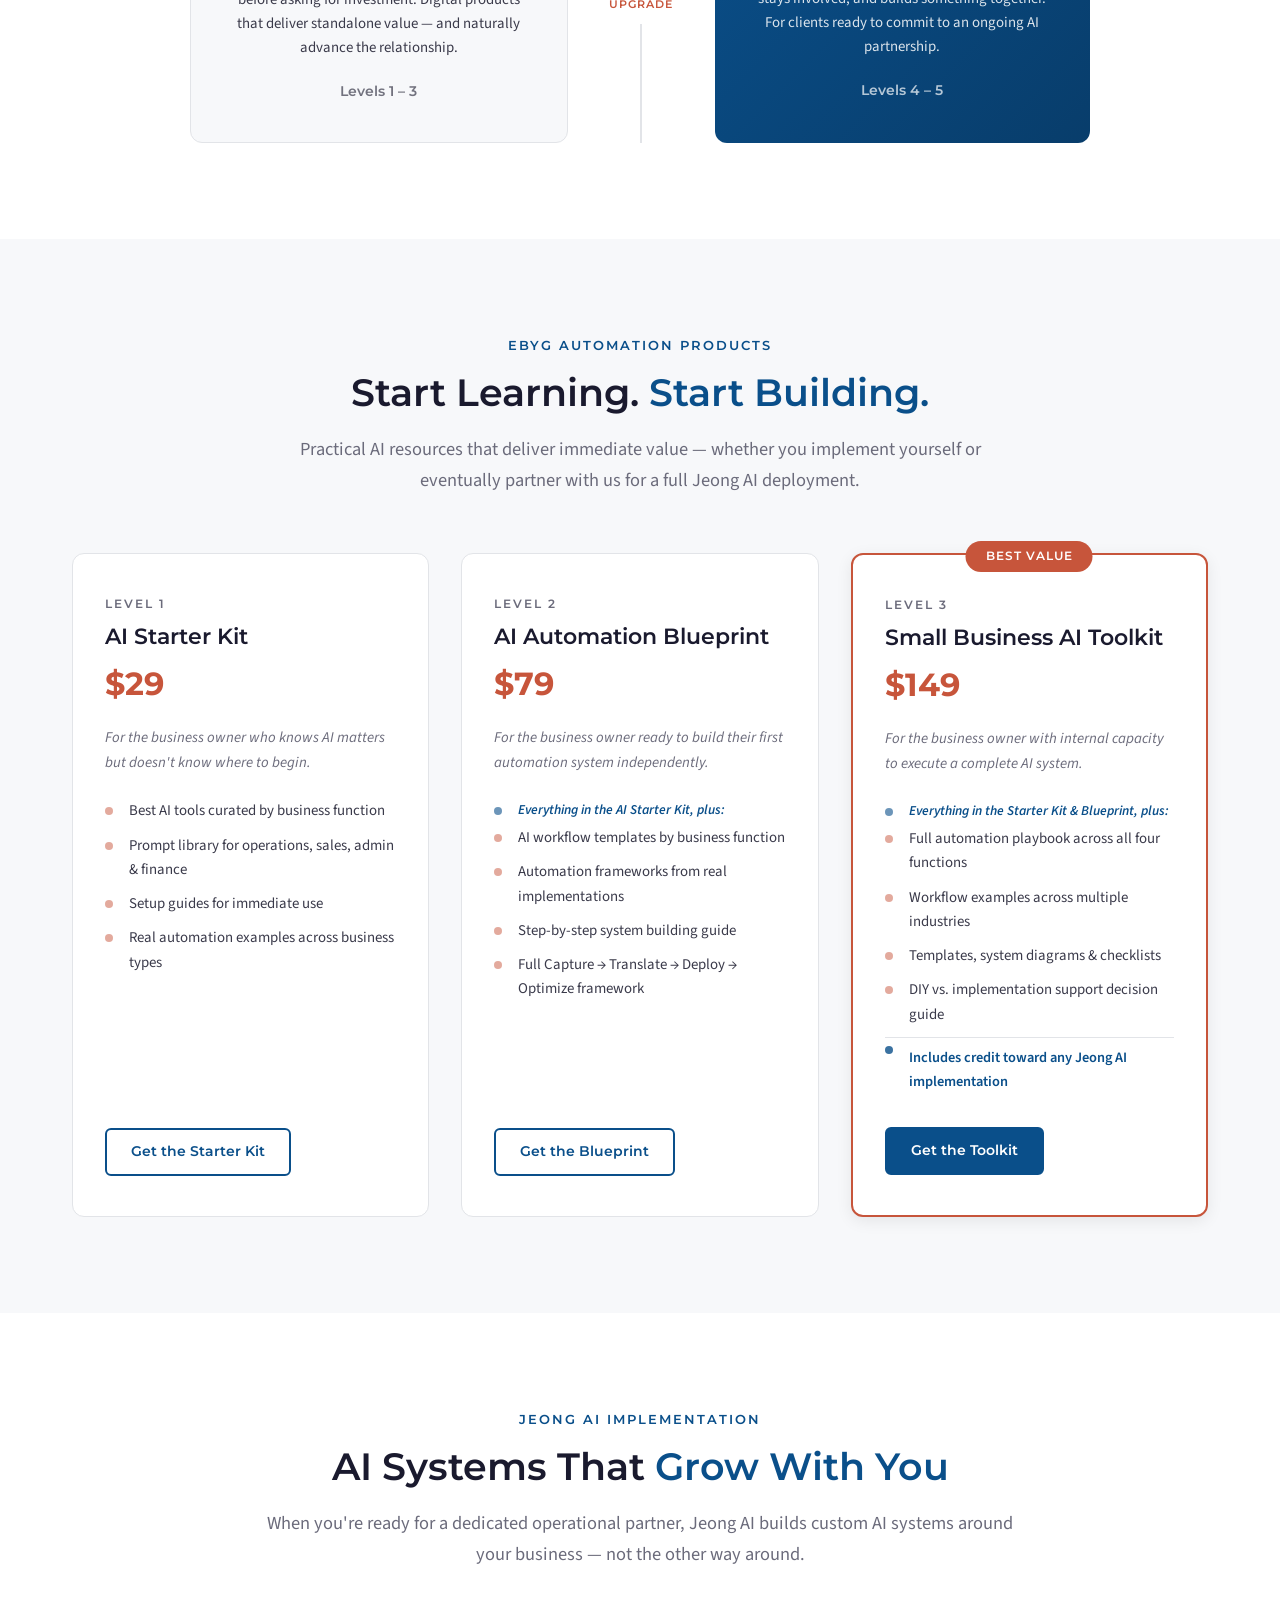
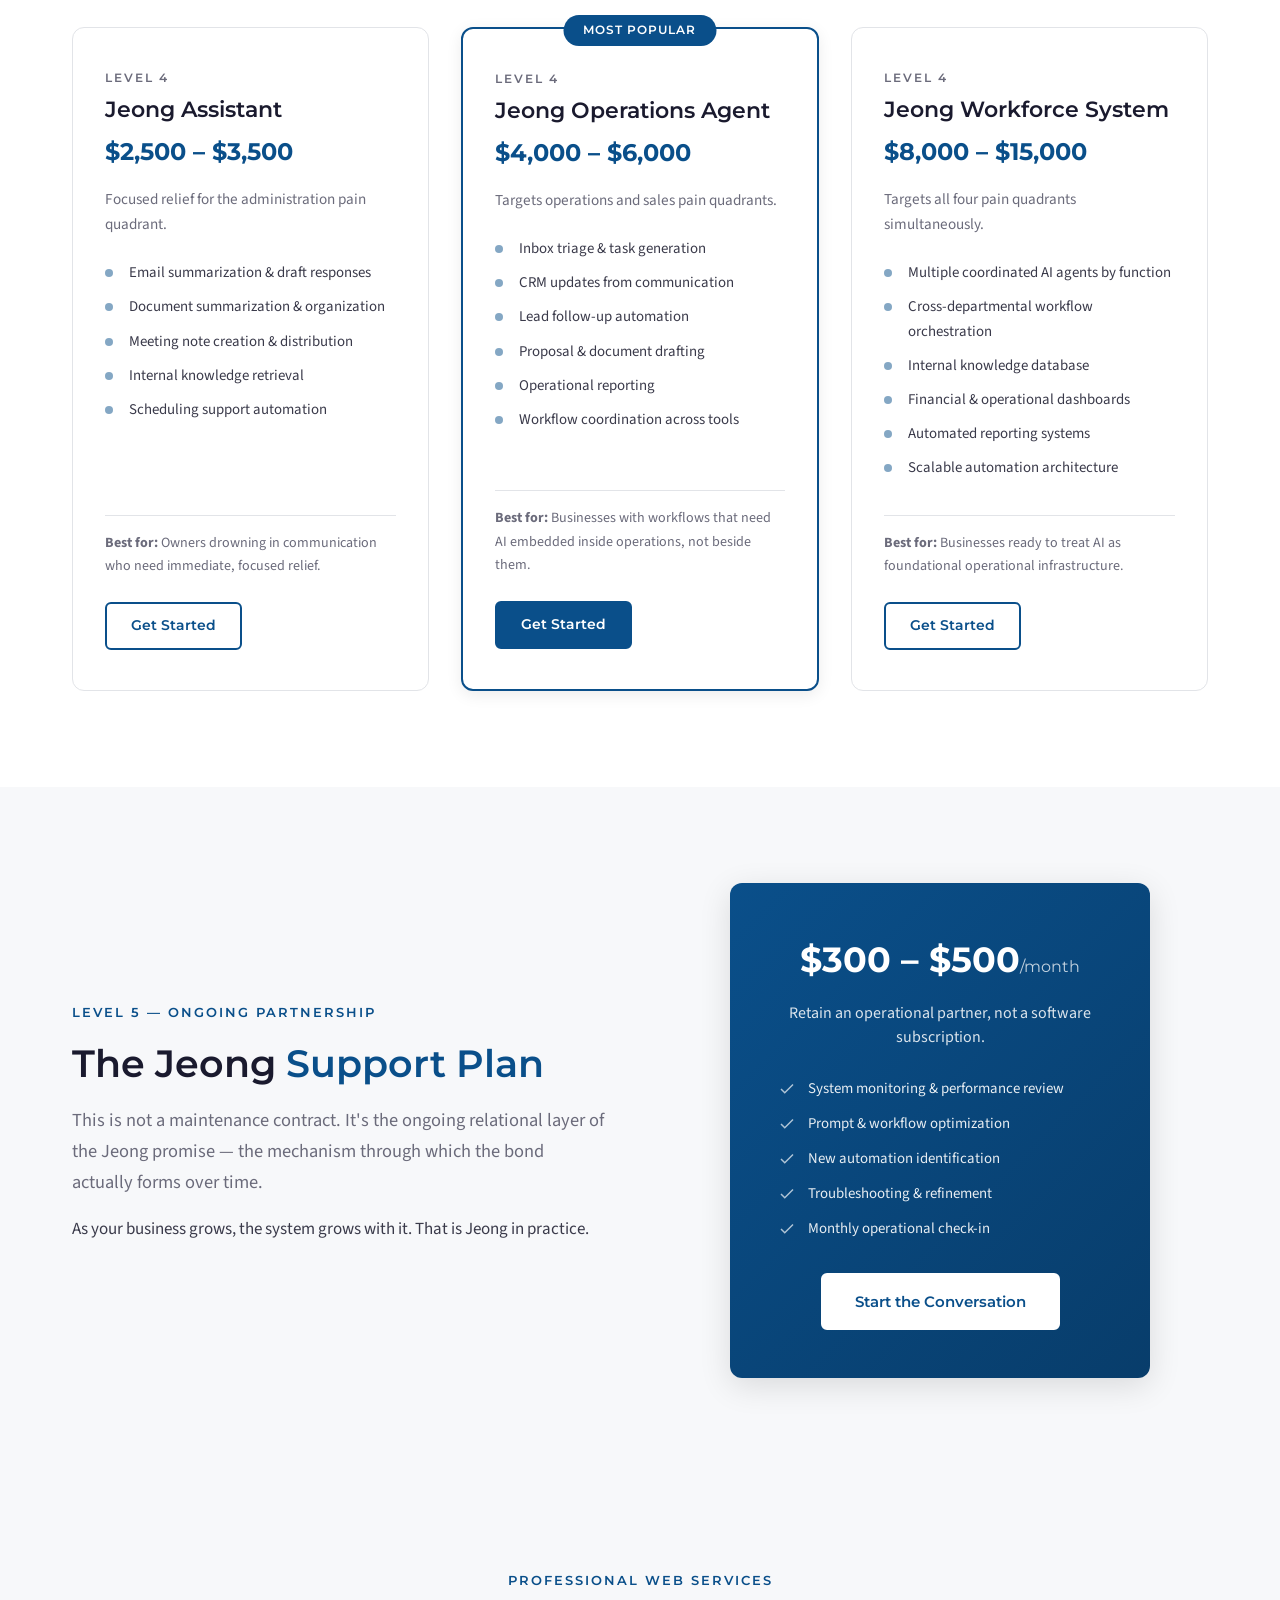
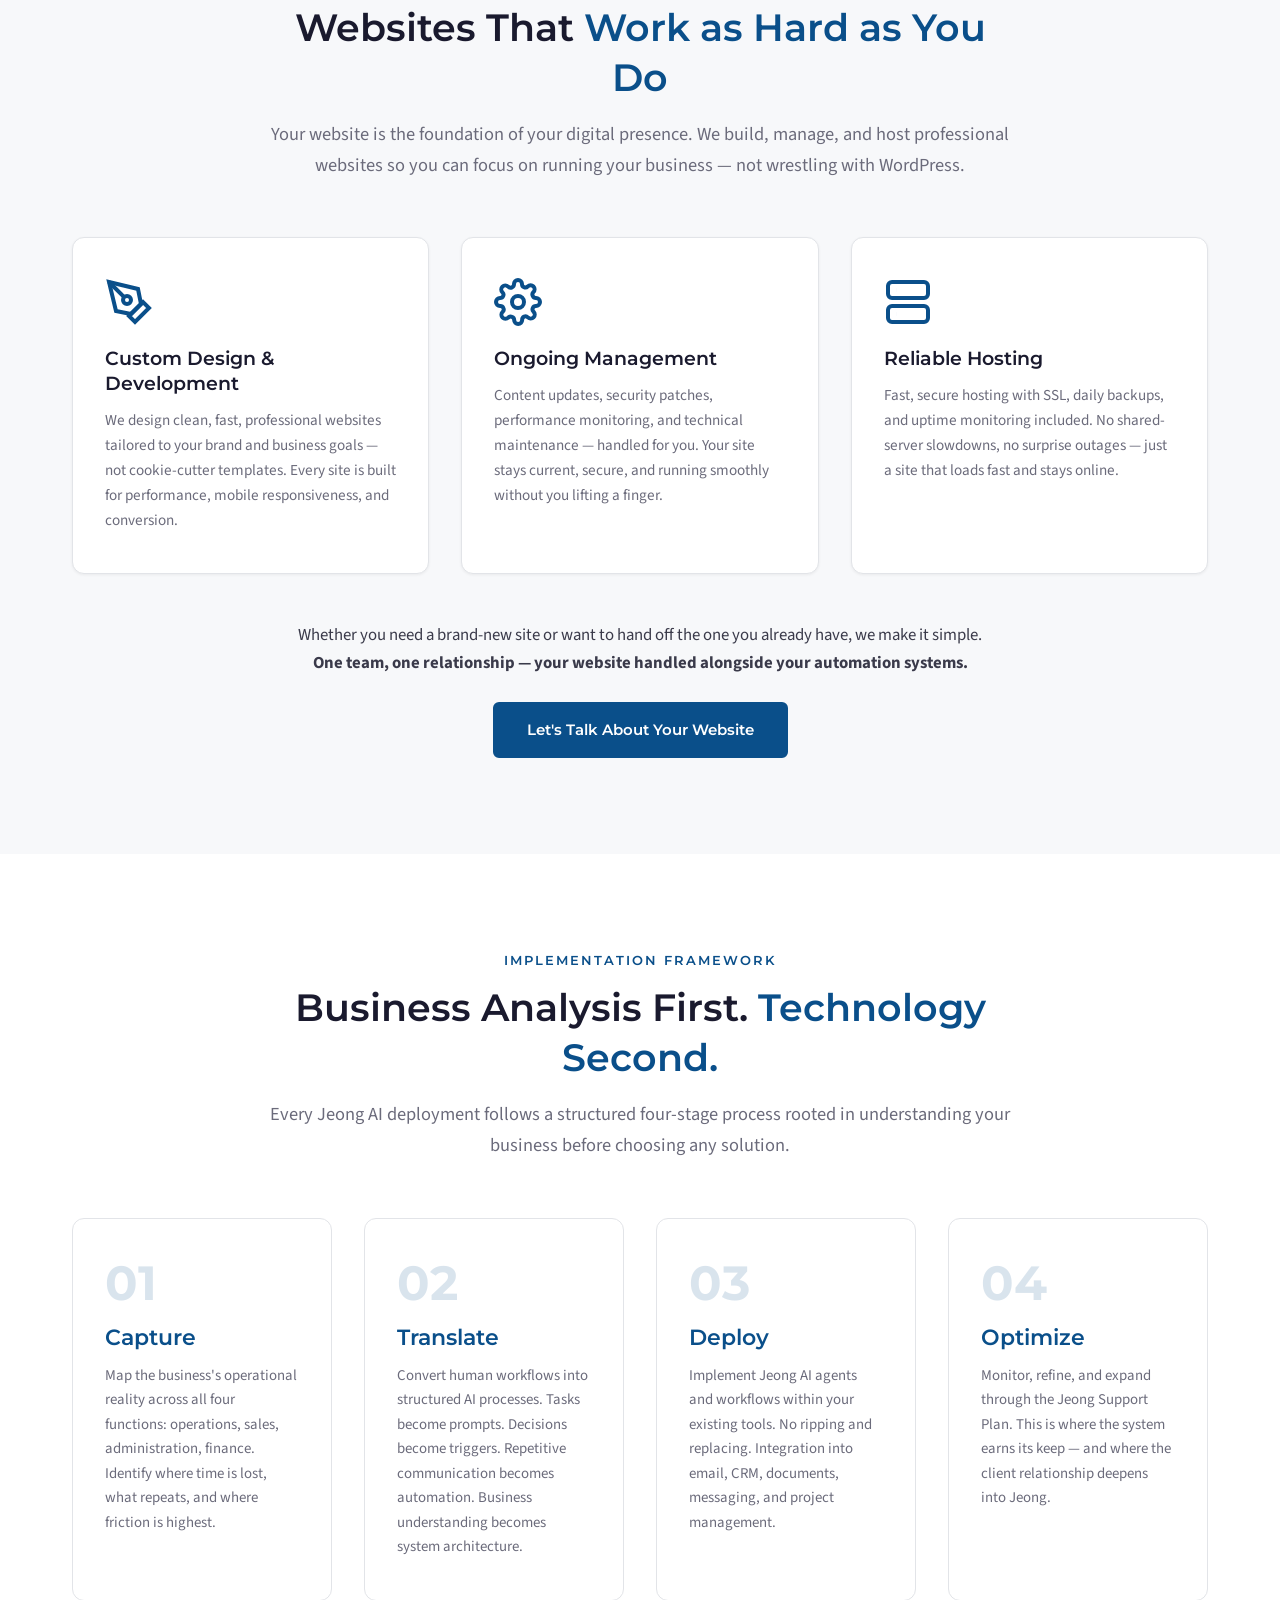
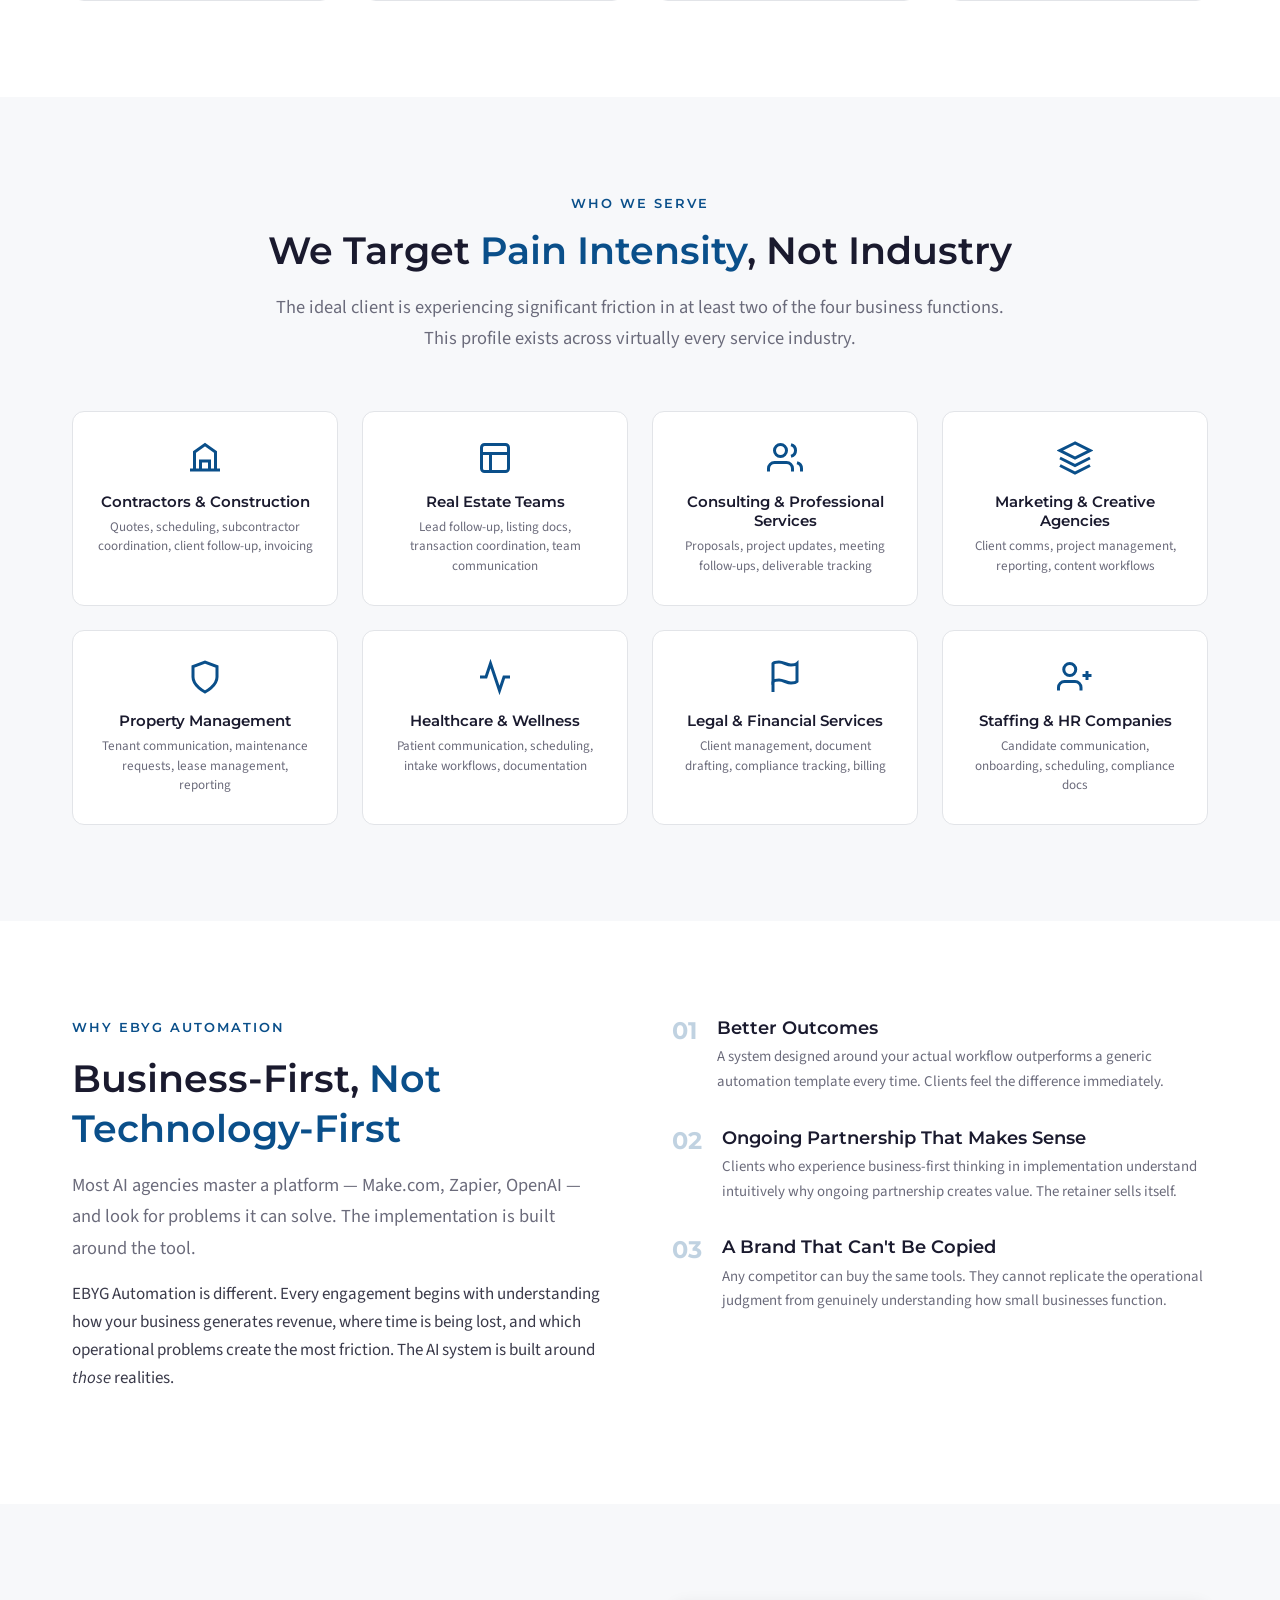
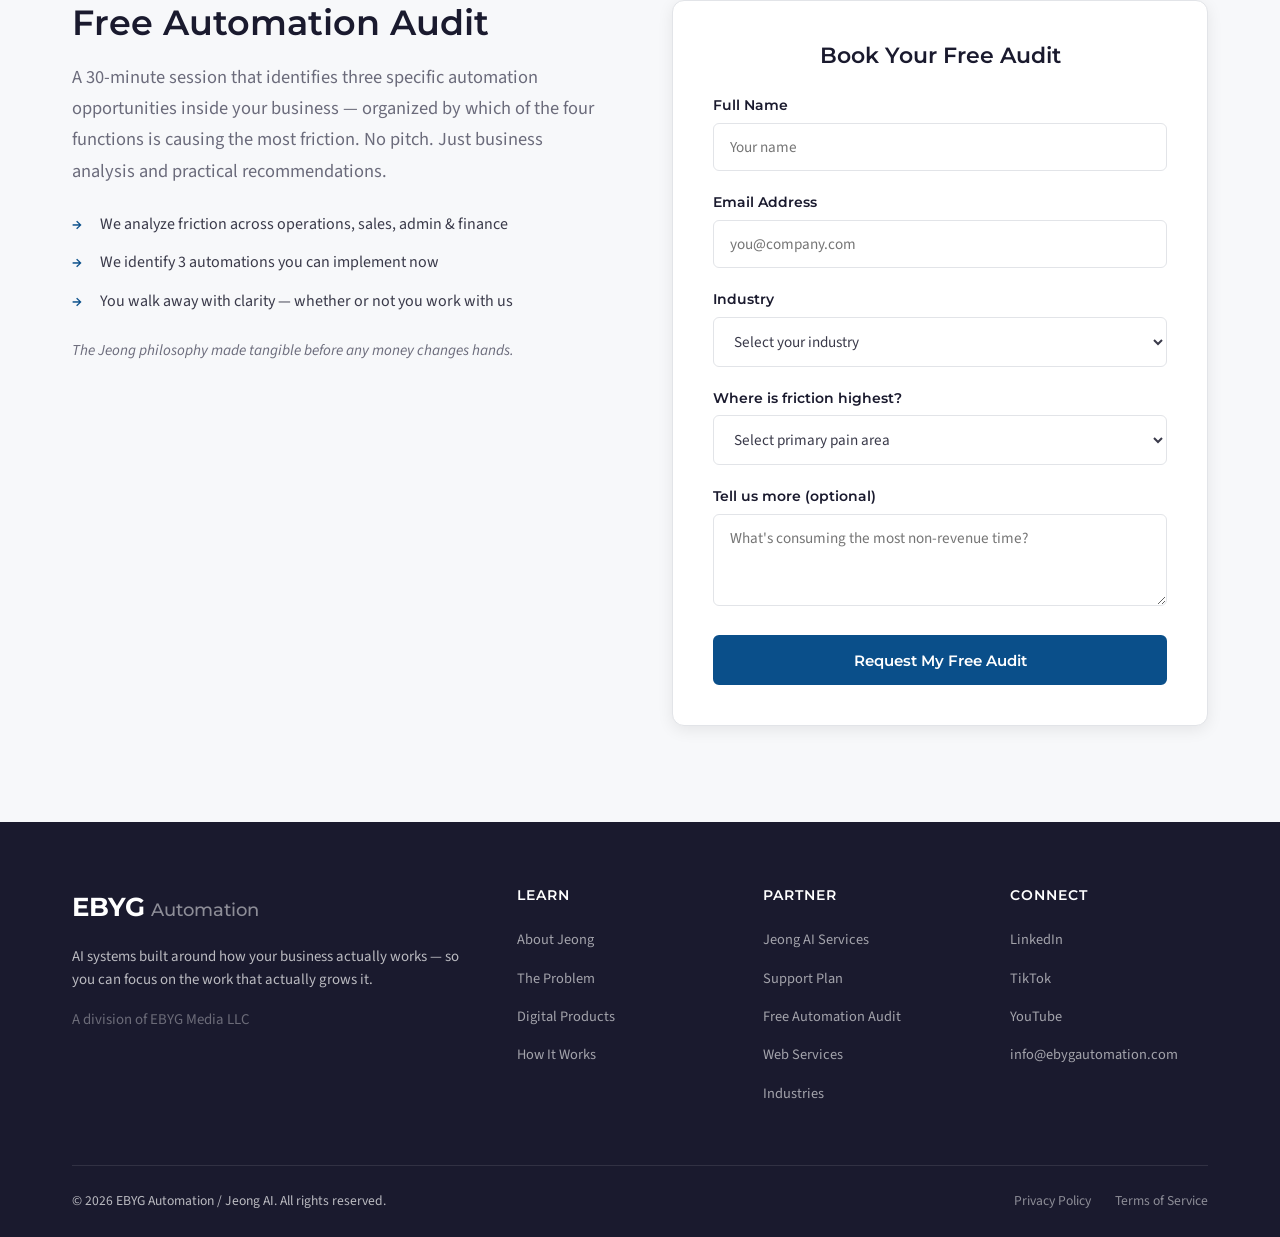
==== commit c570c9d0: "Add professional web services section (design, management, hosting) Co-Authored-By: Claude Opus 4.6 " ====
--- a/index.html
+++ b/index.html
@@ -3,7 +3,7 @@
 <head>
   <meta charset="UTF-8">
   <meta name="viewport" content="width=device-width, initial-scale=1.0">
-  <meta name="description" content="EBYG Automation — AI systems built around how your business actually works. Digital products, Jeong AI implementation, and ongoing operational partnership for small businesses.">
+  <meta name="description" content="EBYG Automation — AI systems and professional websites built around how your business actually works. Digital products, Jeong AI implementation, web design, hosting, and ongoing operational partnership for small businesses.">
   <title>EBYG Automation — AI Systems for Small Business Operations</title>
   <link rel="preconnect" href="https://fonts.googleapis.com">
   <link rel="preconnect" href="https://fonts.gstatic.com" crossorigin>
@@ -24,6 +24,7 @@
           <li><a href="#friction">The Problem</a></li>
           <li><a href="#products">Products</a></li>
           <li><a href="#jeong-ai">Jeong AI</a></li>
+          <li><a href="#web-services">Websites</a></li>
           <li><a href="#how-it-works">How It Works</a></li>
           <li><a href="#contact" class="nav-cta">Free Audit</a></li>
         </ul>
@@ -216,7 +217,7 @@
             <li>Setup guides for immediate use</li>
             <li>Real automation examples across business types</li>
           </ul>
-          <a href="starter-kit.html" class="btn btn-outline btn-sm">Get the Starter Kit</a>
+          <a href="checkout-starter-kit.html" class="btn btn-outline btn-sm">Get the Starter Kit</a>
         </div>
 
         <div class="product-card">
@@ -231,7 +232,7 @@
             <li>Step-by-step system building guide</li>
             <li>Full Capture &rarr; Translate &rarr; Deploy &rarr; Optimize framework</li>
           </ul>
-          <a href="automation-blueprint.html" class="btn btn-outline btn-sm">Get the Blueprint</a>
+          <a href="checkout-blueprint.html" class="btn btn-outline btn-sm">Get the Blueprint</a>
         </div>
 
         <div class="product-card featured">
@@ -248,7 +249,7 @@
             <li>DIY vs. implementation support decision guide</li>
             <li class="product-bonus">Includes credit toward any Jeong AI implementation</li>
           </ul>
-          <a href="#contact" class="btn btn-primary btn-sm">Get the Toolkit</a>
+          <a href="checkout-toolkit.html" class="btn btn-primary btn-sm">Get the Toolkit</a>
         </div>
 
       </div>
@@ -363,6 +364,48 @@
     </div>
   </section>
 
+  <!-- ========== WEB SERVICES ========== -->
+  <section class="web-services" id="web-services">
+    <div class="container">
+      <div class="section-center">
+        <p class="section-tag">Professional Web Services</p>
+        <h2>Websites That <span class="highlight">Work as Hard as You Do</span></h2>
+        <p class="lead">Your website is the foundation of your digital presence. We build, manage, and host professional websites so you can focus on running your business &mdash; not wrestling with WordPress.</p>
+      </div>
+      <div class="web-services-grid">
+
+        <div class="web-card">
+          <div class="web-icon">
+            <svg viewBox="0 0 24 24" fill="none" stroke="currentColor" stroke-width="2"><path d="M12 19l7-7 3 3-7 7-3-3z"/><path d="M18 13l-1.5-7.5L2 2l3.5 14.5L13 18l5-5z"/><path d="M2 2l7.586 7.586"/><circle cx="11" cy="11" r="2"/></svg>
+          </div>
+          <h3>Custom Design &amp; Development</h3>
+          <p>We design clean, fast, professional websites tailored to your brand and business goals &mdash; not cookie-cutter templates. Every site is built for performance, mobile responsiveness, and conversion.</p>
+        </div>
+
+        <div class="web-card">
+          <div class="web-icon">
+            <svg viewBox="0 0 24 24" fill="none" stroke="currentColor" stroke-width="2"><circle cx="12" cy="12" r="3"/><path d="M19.4 15a1.65 1.65 0 0 0 .33 1.82l.06.06a2 2 0 0 1-2.83 2.83l-.06-.06a1.65 1.65 0 0 0-1.82-.33 1.65 1.65 0 0 0-1 1.51V21a2 2 0 0 1-4 0v-.09A1.65 1.65 0 0 0 9 19.4a1.65 1.65 0 0 0-1.82.33l-.06.06a2 2 0 0 1-2.83-2.83l.06-.06A1.65 1.65 0 0 0 4.68 15a1.65 1.65 0 0 0-1.51-1H3a2 2 0 0 1 0-4h.09A1.65 1.65 0 0 0 4.6 9a1.65 1.65 0 0 0-.33-1.82l-.06-.06a2 2 0 0 1 2.83-2.83l.06.06A1.65 1.65 0 0 0 9 4.68a1.65 1.65 0 0 0 1-1.51V3a2 2 0 0 1 4 0v.09a1.65 1.65 0 0 0 1 1.51 1.65 1.65 0 0 0 1.82-.33l.06-.06a2 2 0 0 1 2.83 2.83l-.06.06A1.65 1.65 0 0 0 19.4 9a1.65 1.65 0 0 0 1.51 1H21a2 2 0 0 1 0 4h-.09a1.65 1.65 0 0 0-1.51 1z"/></svg>
+          </div>
+          <h3>Ongoing Management</h3>
+          <p>Content updates, security patches, performance monitoring, and technical maintenance &mdash; handled for you. Your site stays current, secure, and running smoothly without you lifting a finger.</p>
+        </div>
+
+        <div class="web-card">
+          <div class="web-icon">
+            <svg viewBox="0 0 24 24" fill="none" stroke="currentColor" stroke-width="2"><rect x="2" y="2" width="20" height="8" rx="2" ry="2"/><rect x="2" y="14" width="20" height="8" rx="2" ry="2"/><line x1="6" y1="6" x2="6.01" y2="6"/><line x1="6" y1="18" x2="6.01" y2="18"/></svg>
+          </div>
+          <h3>Reliable Hosting</h3>
+          <p>Fast, secure hosting with SSL, daily backups, and uptime monitoring included. No shared-server slowdowns, no surprise outages &mdash; just a site that loads fast and stays online.</p>
+        </div>
+
+      </div>
+      <div class="web-services-bottom">
+        <p>Whether you need a brand-new site or want to hand off the one you already have, we make it simple. <strong>One team, one relationship &mdash; your website handled alongside your automation systems.</strong></p>
+        <a href="#contact" class="btn btn-primary">Let's Talk About Your Website</a>
+      </div>
+    </div>
+  </section>
+
   <!-- ========== HOW IT WORKS ========== -->
   <section class="how-it-works" id="how-it-works">
     <div class="container">
@@ -590,6 +633,7 @@
             <li><a href="#jeong-ai">Jeong AI Services</a></li>
             <li><a href="#support">Support Plan</a></li>
             <li><a href="#contact">Free Automation Audit</a></li>
+            <li><a href="#web-services">Web Services</a></li>
             <li><a href="#industries">Industries</a></li>
           </ul>
         </div>
--- a/css/styles.css
+++ b/css/styles.css
@@ -1047,6 +1047,58 @@
 .scroll-top:hover { background: var(--accent); }
 .scroll-top svg { width: 20px; height: 20px; }
 
+/* ---------- WEB SERVICES ---------- */
+.web-services {
+  padding: 6rem 0;
+  background: var(--light);
+}
+.web-services-grid {
+  display: grid;
+  grid-template-columns: repeat(3, 1fr);
+  gap: 2rem;
+  margin-top: 3rem;
+}
+.web-card {
+  background: var(--white);
+  border-radius: var(--radius-lg);
+  padding: 2.5rem 2rem;
+  box-shadow: var(--shadow-sm);
+  border: 1px solid var(--border);
+  transition: box-shadow var(--transition), transform var(--transition);
+}
+.web-card:hover {
+  box-shadow: var(--shadow-md);
+  transform: translateY(-4px);
+}
+.web-icon {
+  width: 48px;
+  height: 48px;
+  color: var(--primary);
+  margin-bottom: 1.25rem;
+}
+.web-icon svg {
+  width: 100%;
+  height: 100%;
+}
+.web-card h3 {
+  font-size: 1.2rem;
+  margin-bottom: 0.75rem;
+}
+.web-card p {
+  font-size: 0.95rem;
+  color: var(--text-light);
+  line-height: 1.65;
+}
+.web-services-bottom {
+  text-align: center;
+  margin-top: 3rem;
+}
+.web-services-bottom p {
+  max-width: 700px;
+  margin: 0 auto 1.5rem;
+  font-size: 1.05rem;
+}
+
 /* ---------- ANIMATIONS (scroll reveal) ---------- */
 .reveal {
   opacity: 0;
@@ -1068,6 +1120,7 @@
   .friction-grid { grid-template-columns: repeat(2, 1fr); }
   .products-grid { grid-template-columns: 1fr; max-width: 480px; margin: 0 auto; }
   .services-grid { grid-template-columns: 1fr; max-width: 480px; margin: 0 auto; }
+  .web-services-grid { grid-template-columns: 1fr; max-width: 480px; margin: 2rem auto 0; }
   .steps-grid { grid-template-columns: repeat(2, 1fr); }
   .industries-grid { grid-template-columns: repeat(2, 1fr); }
   .support-layout { grid-template-columns: 1fr; }
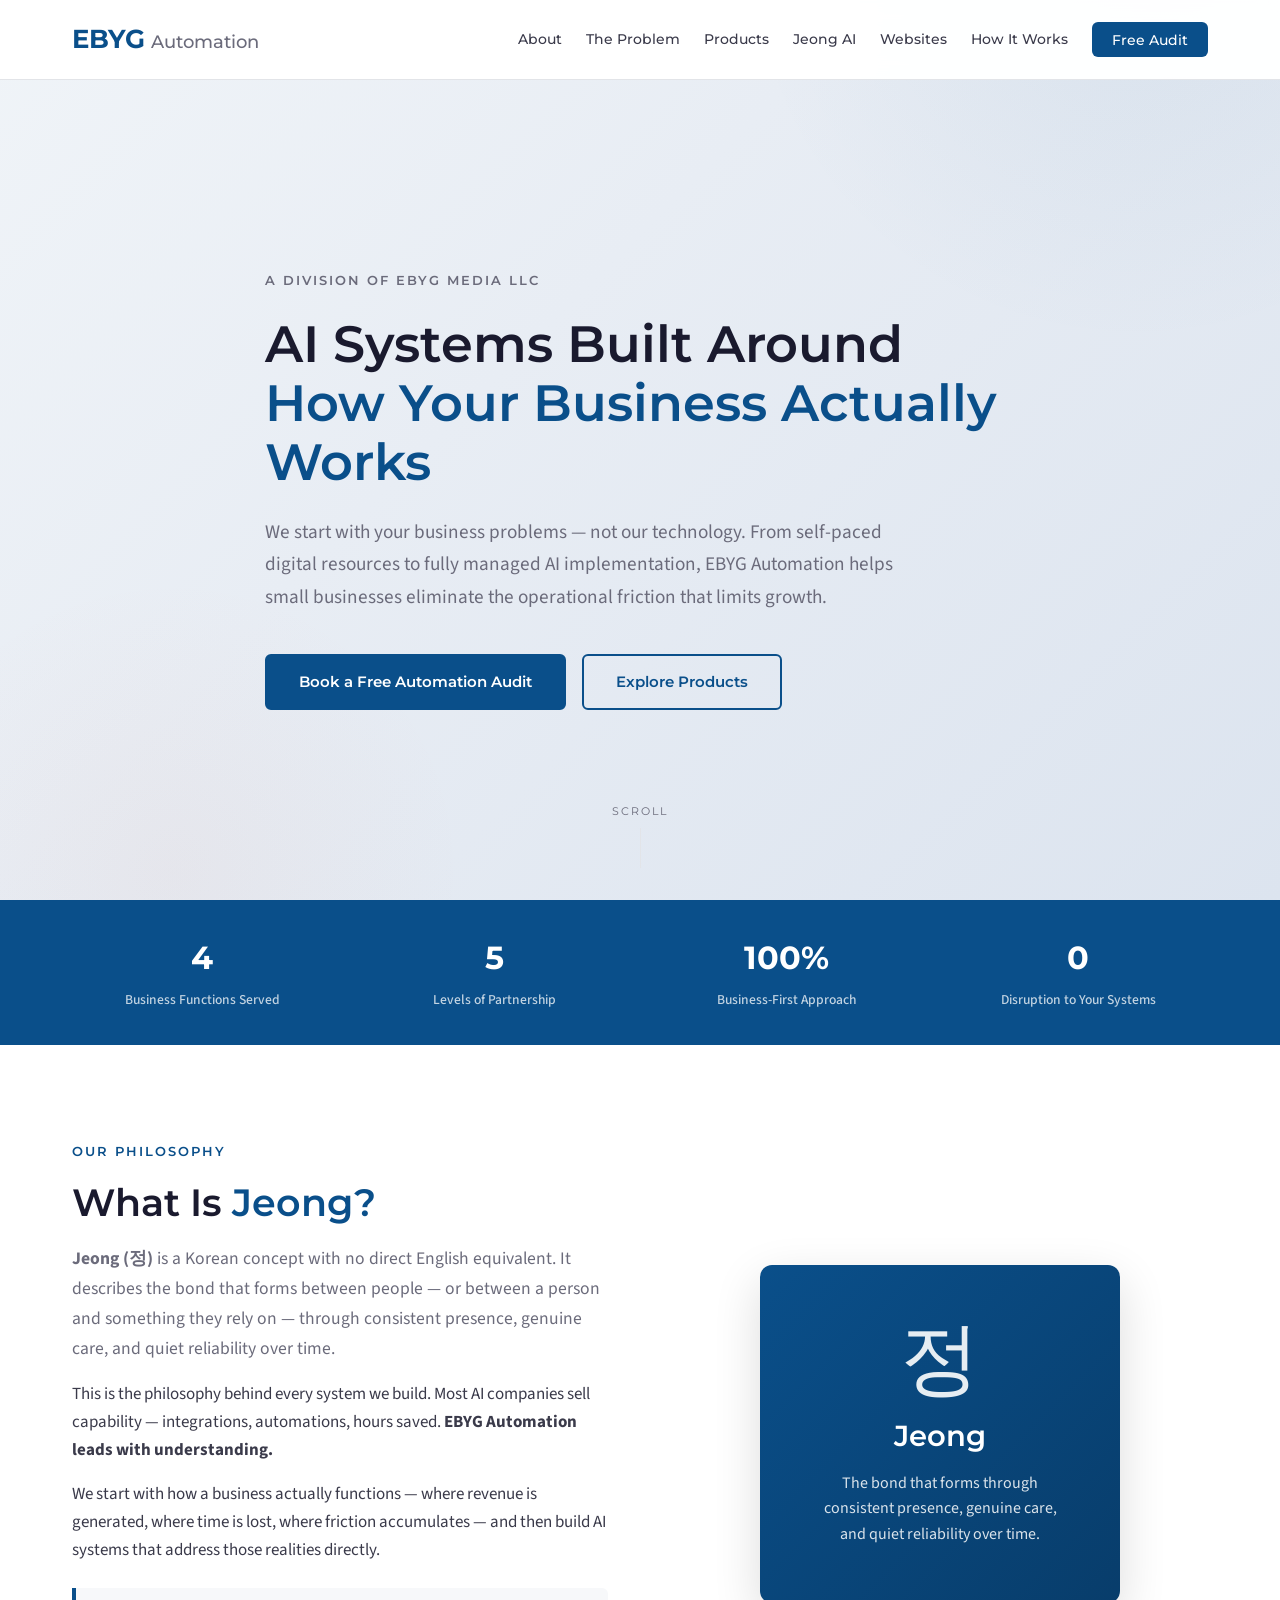
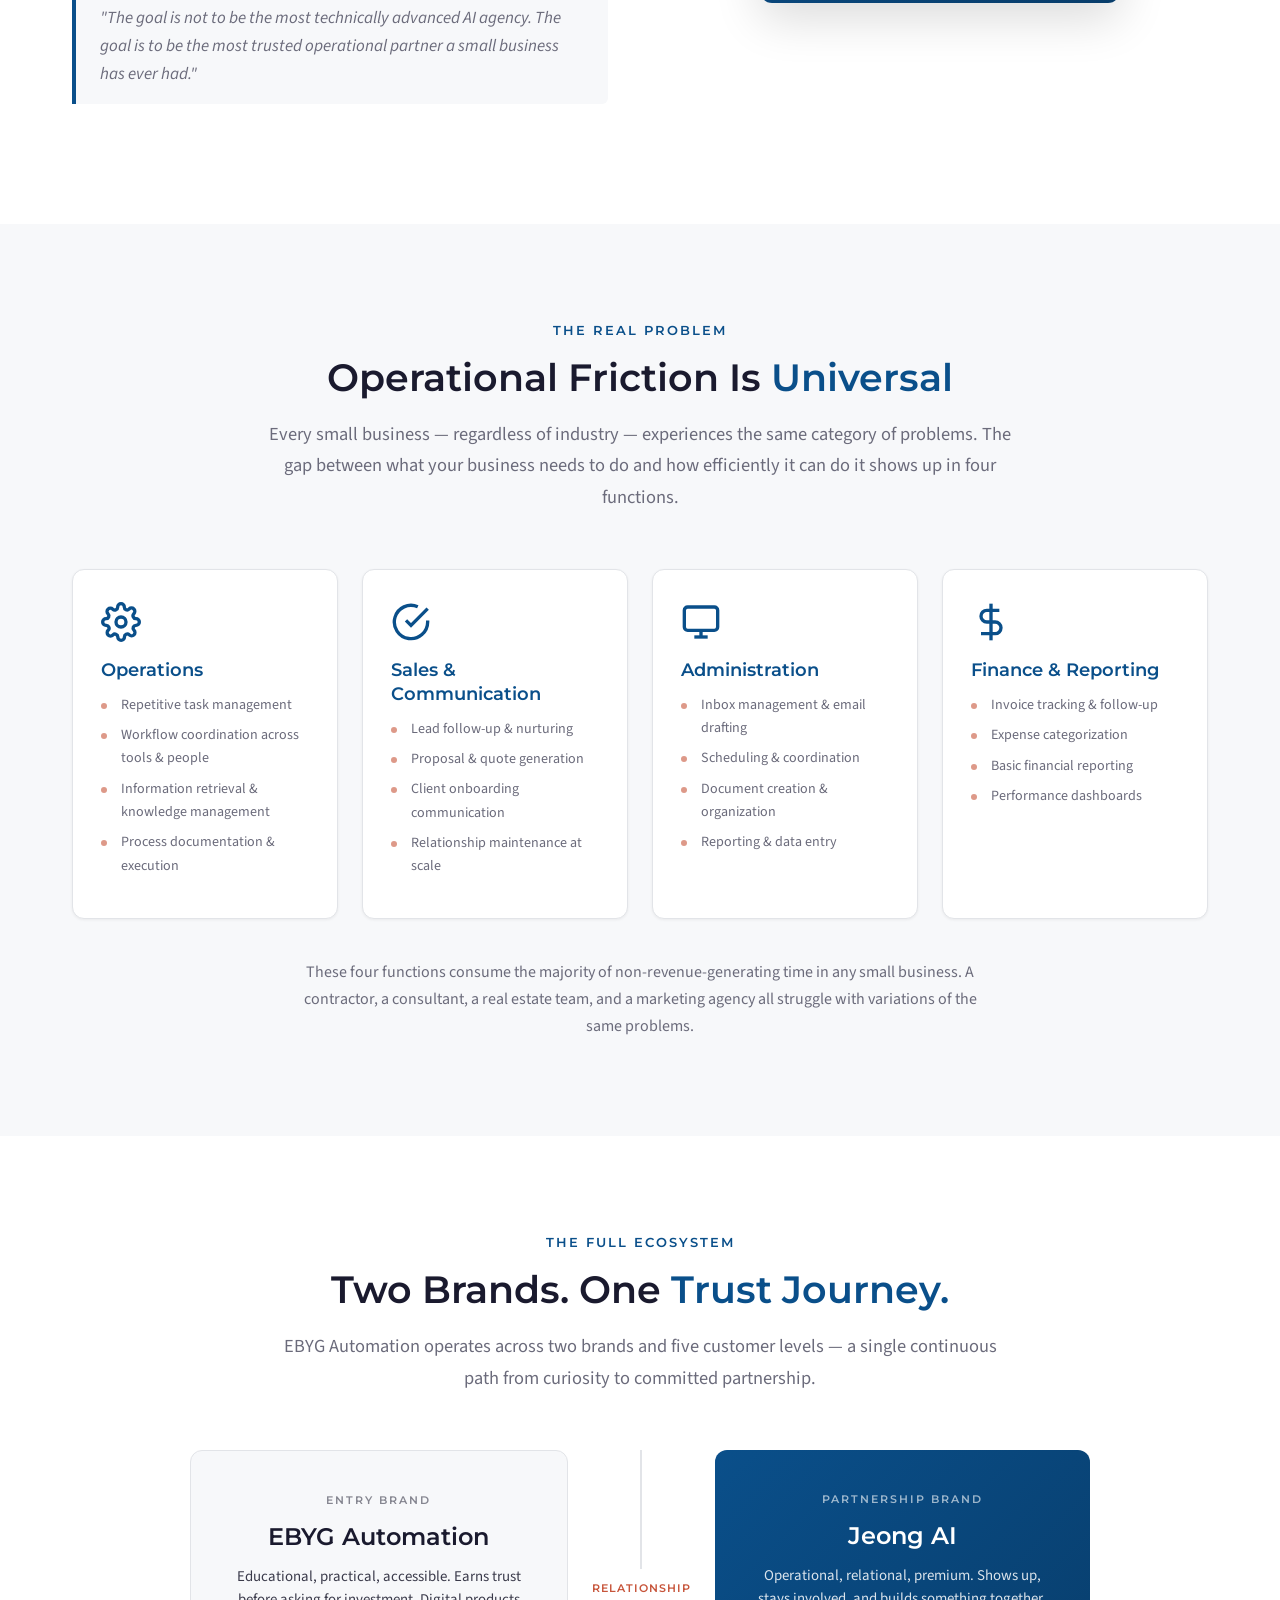
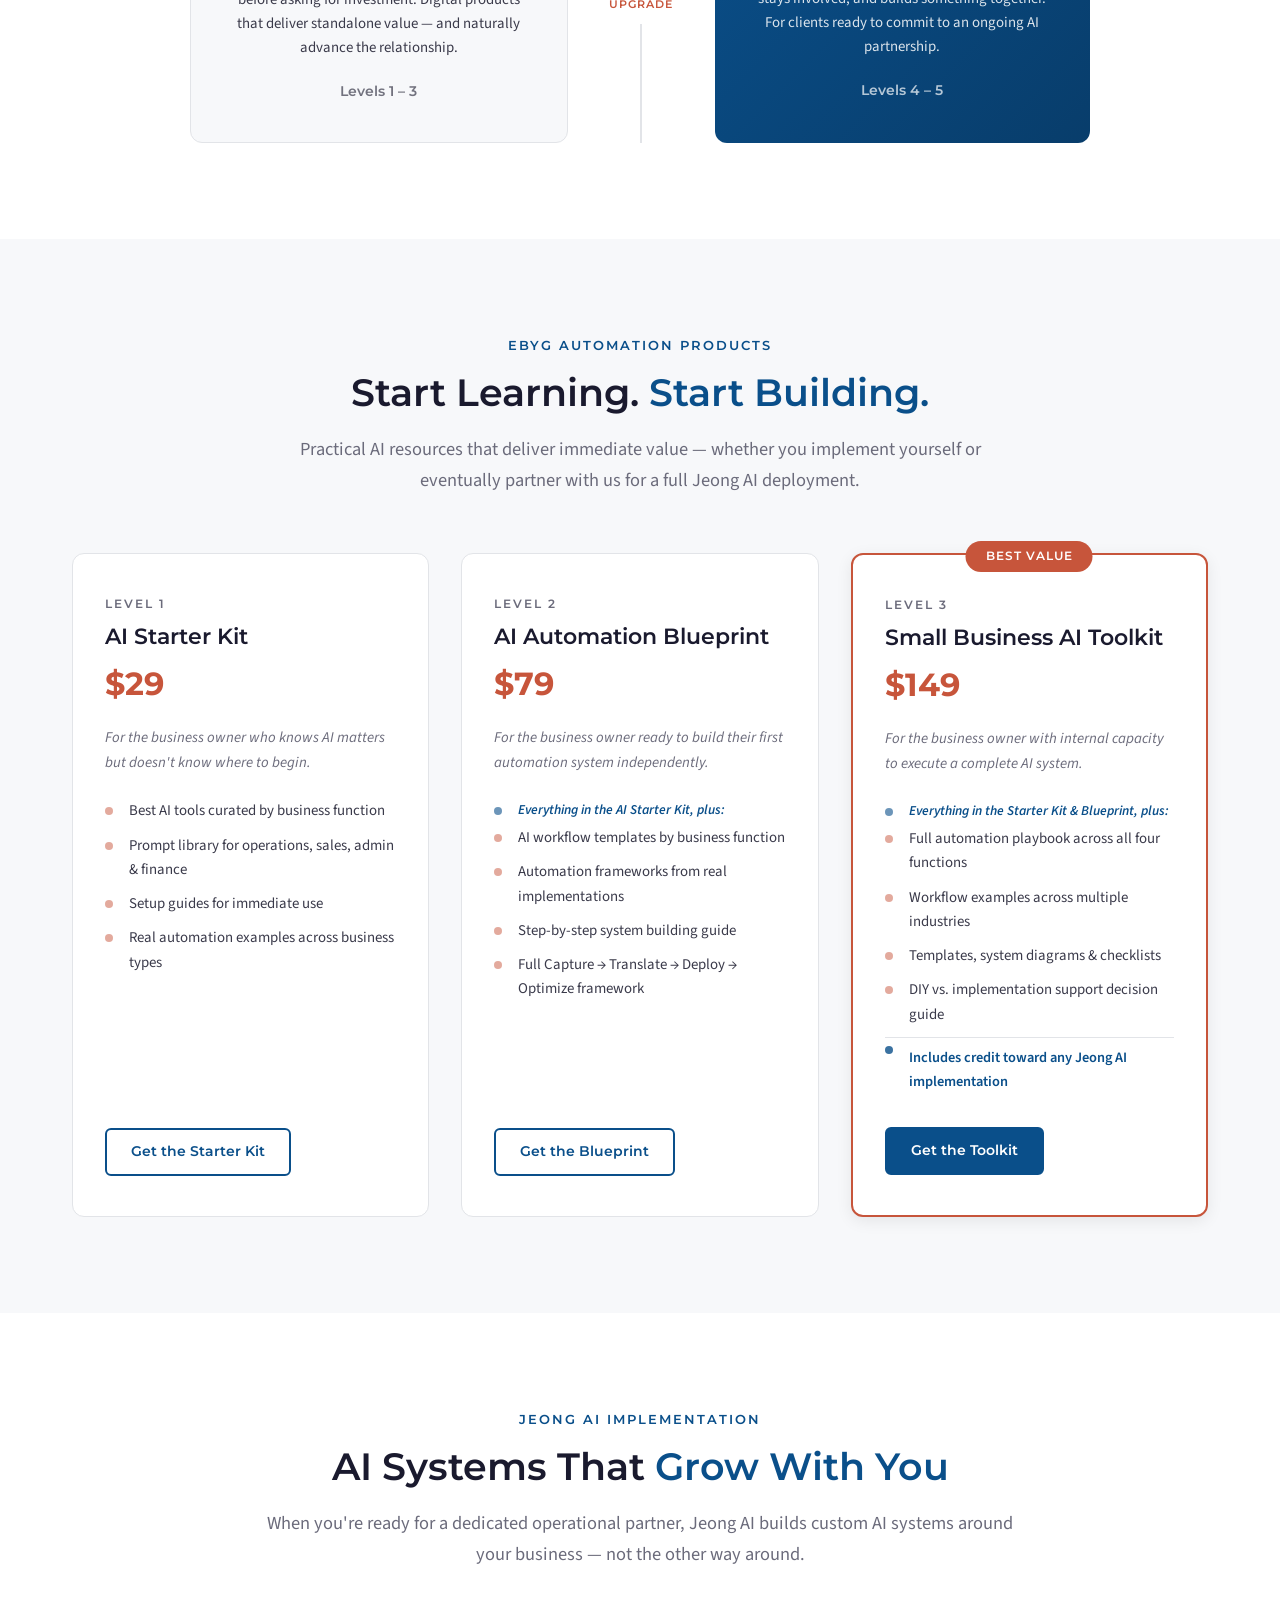
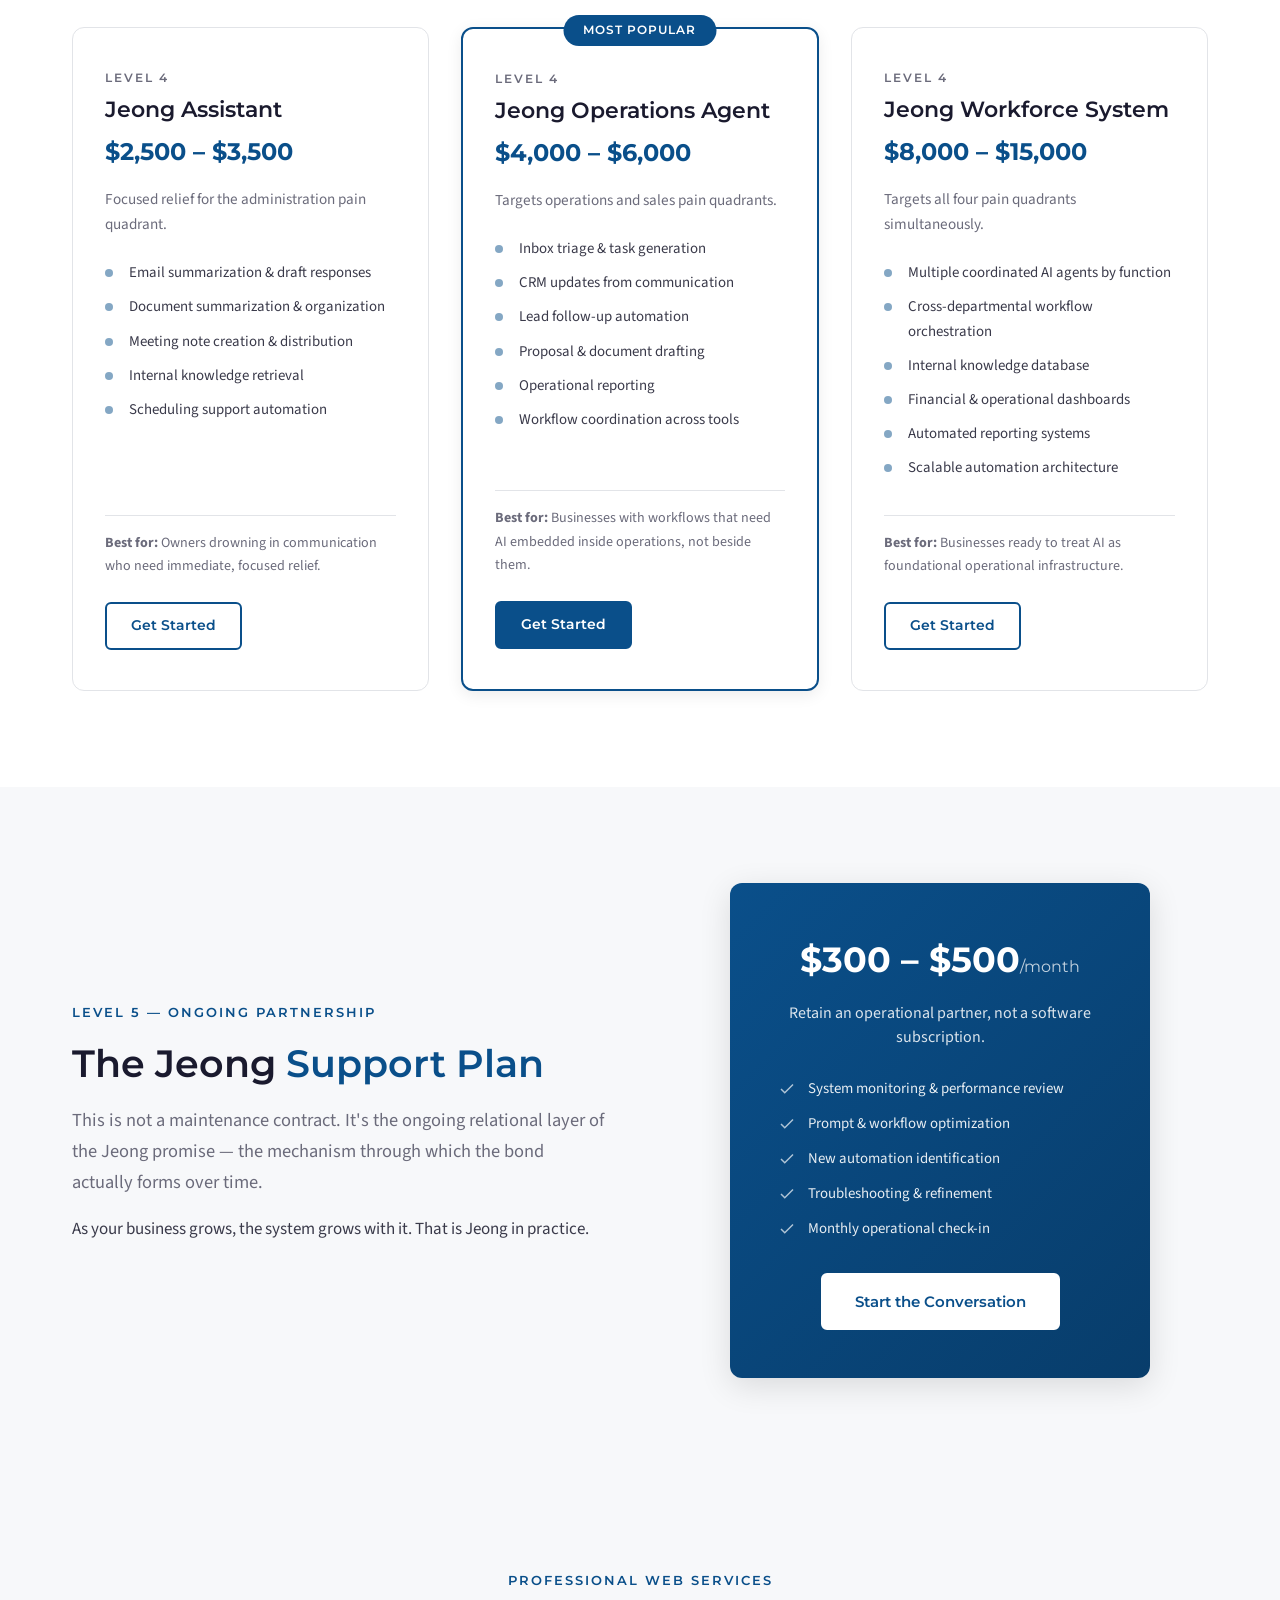
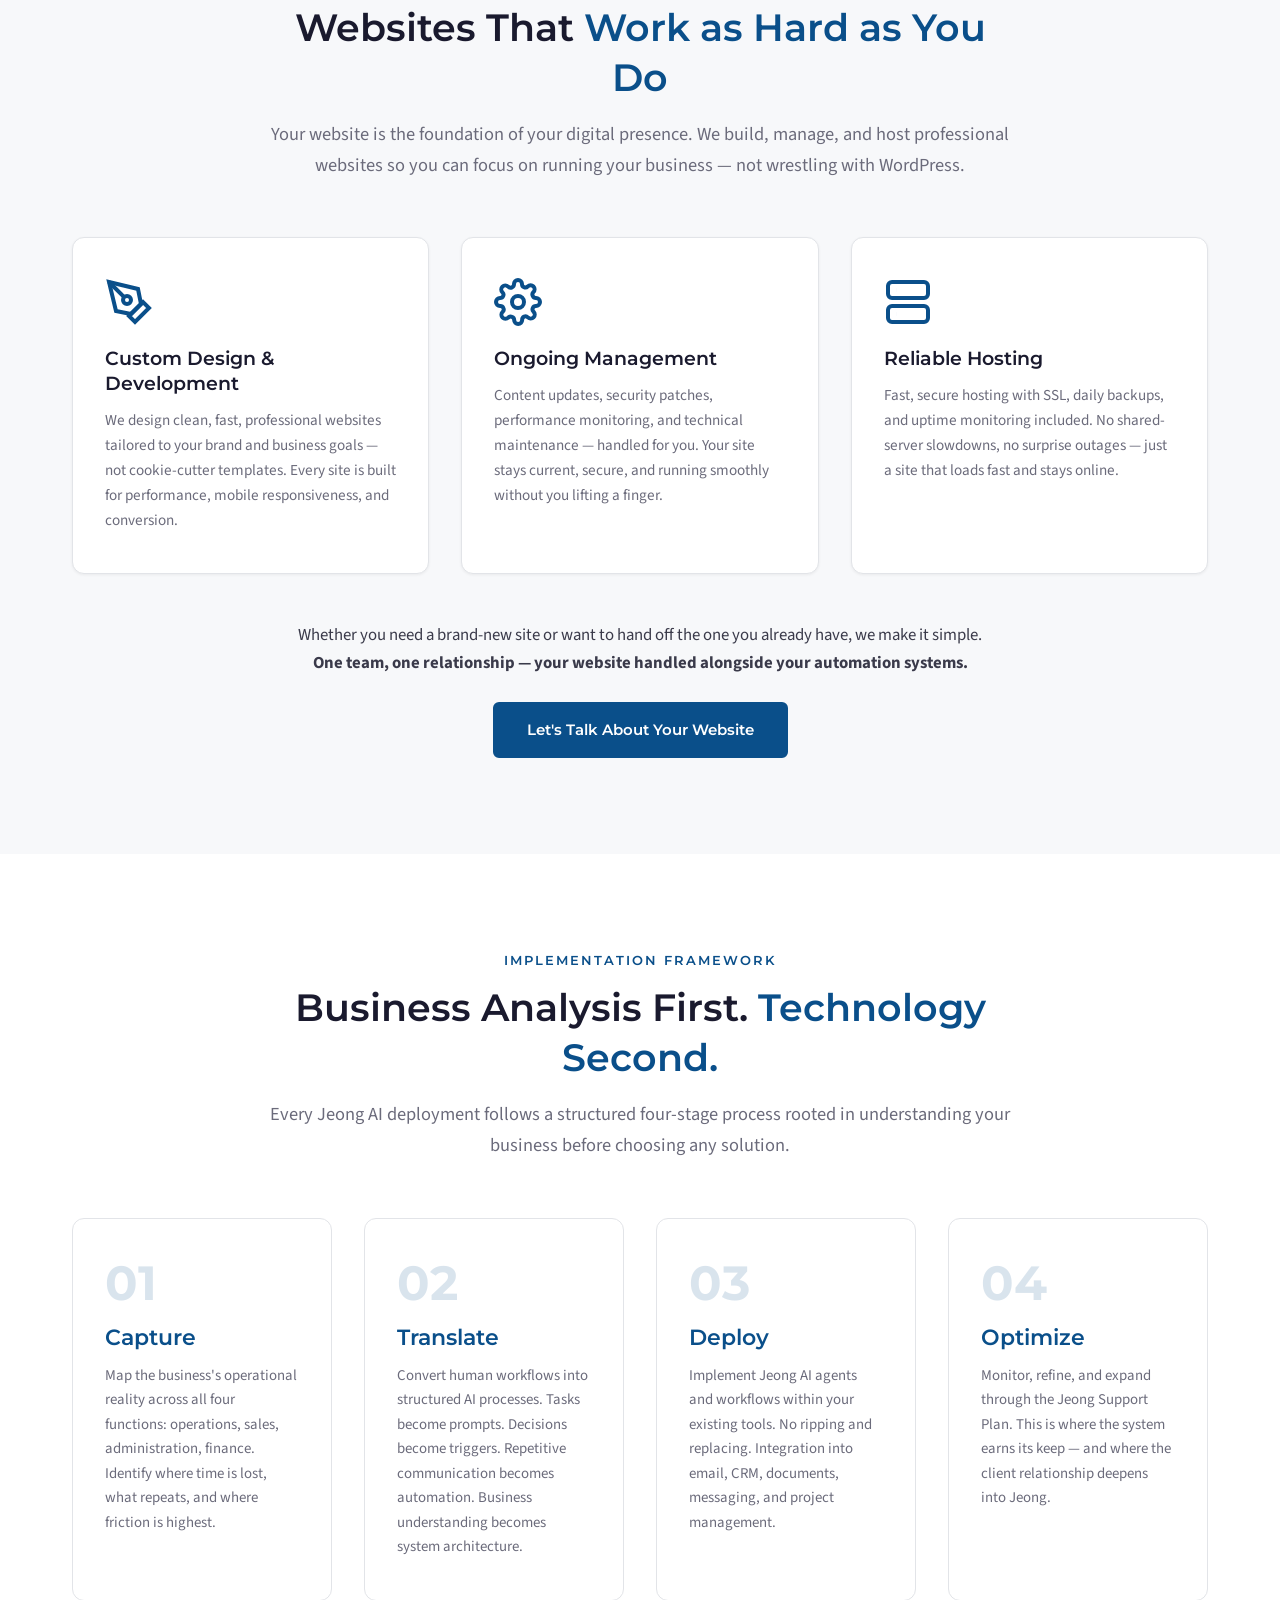
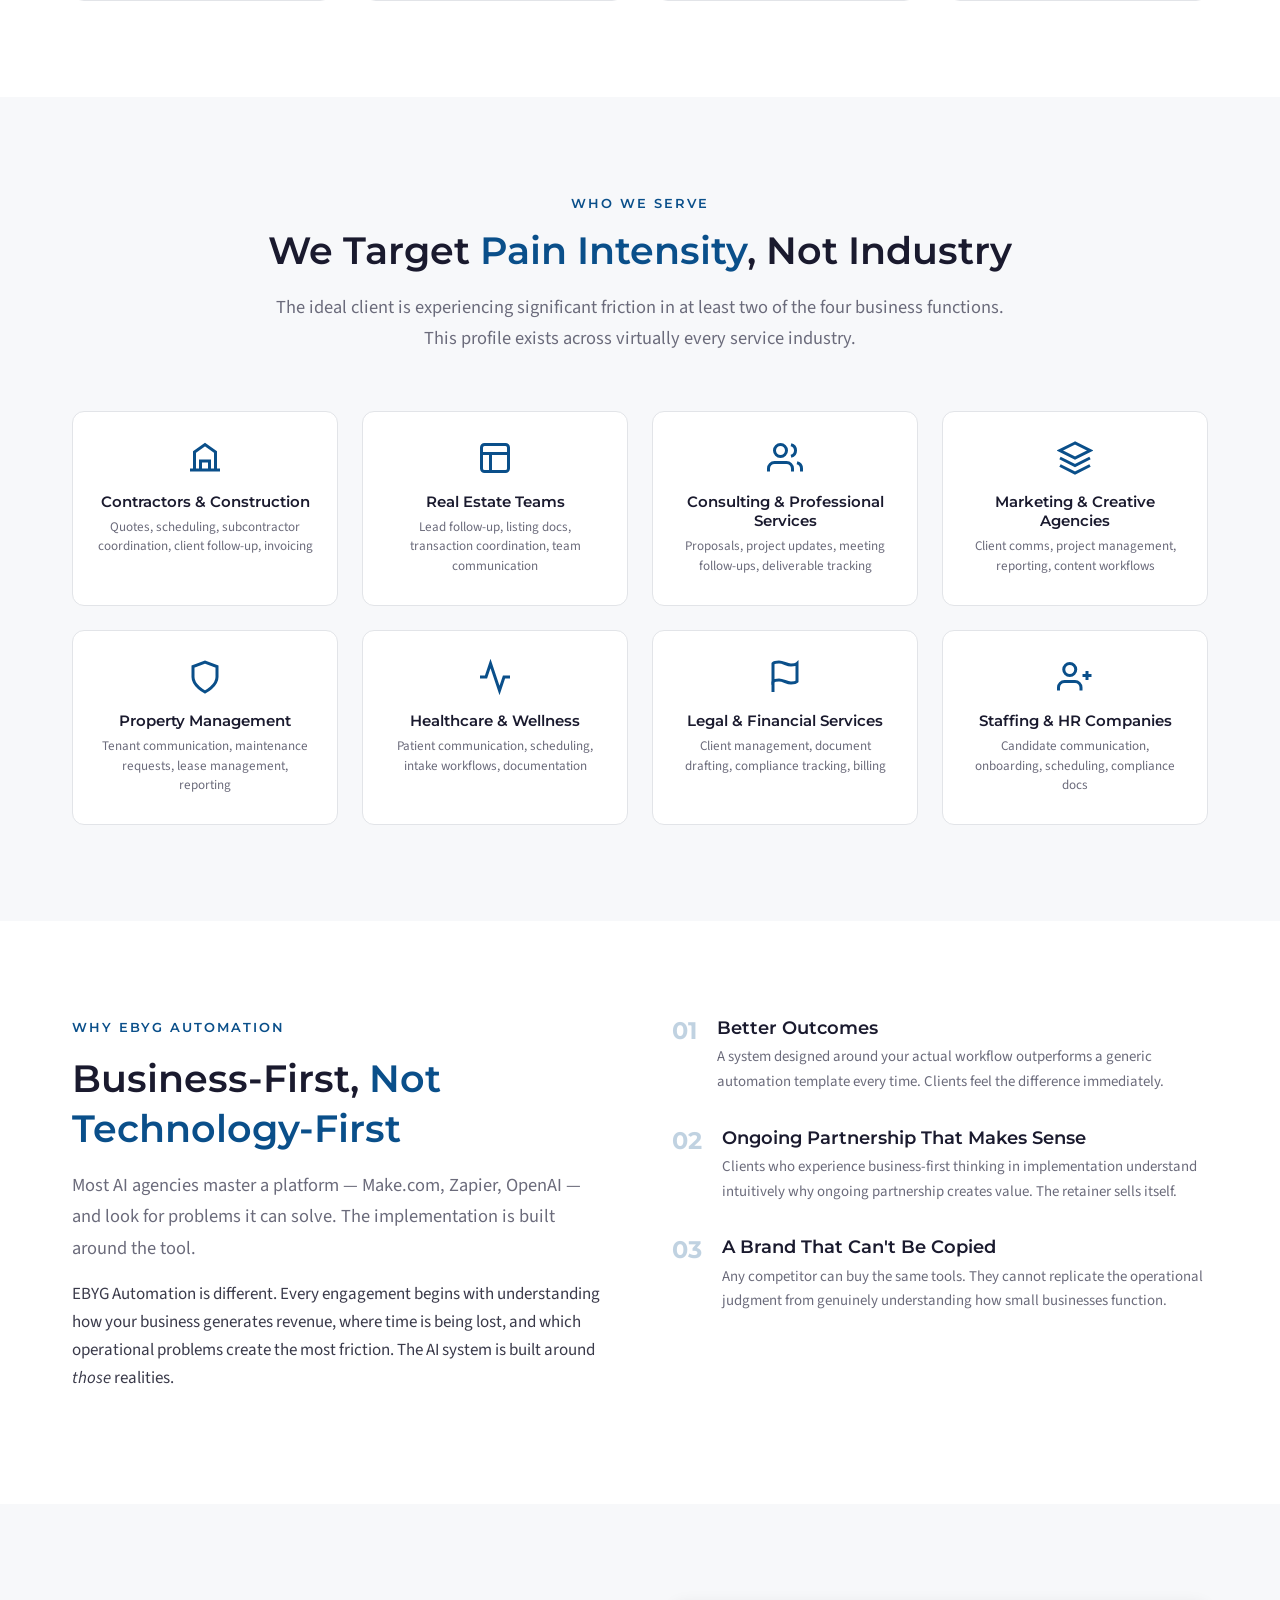
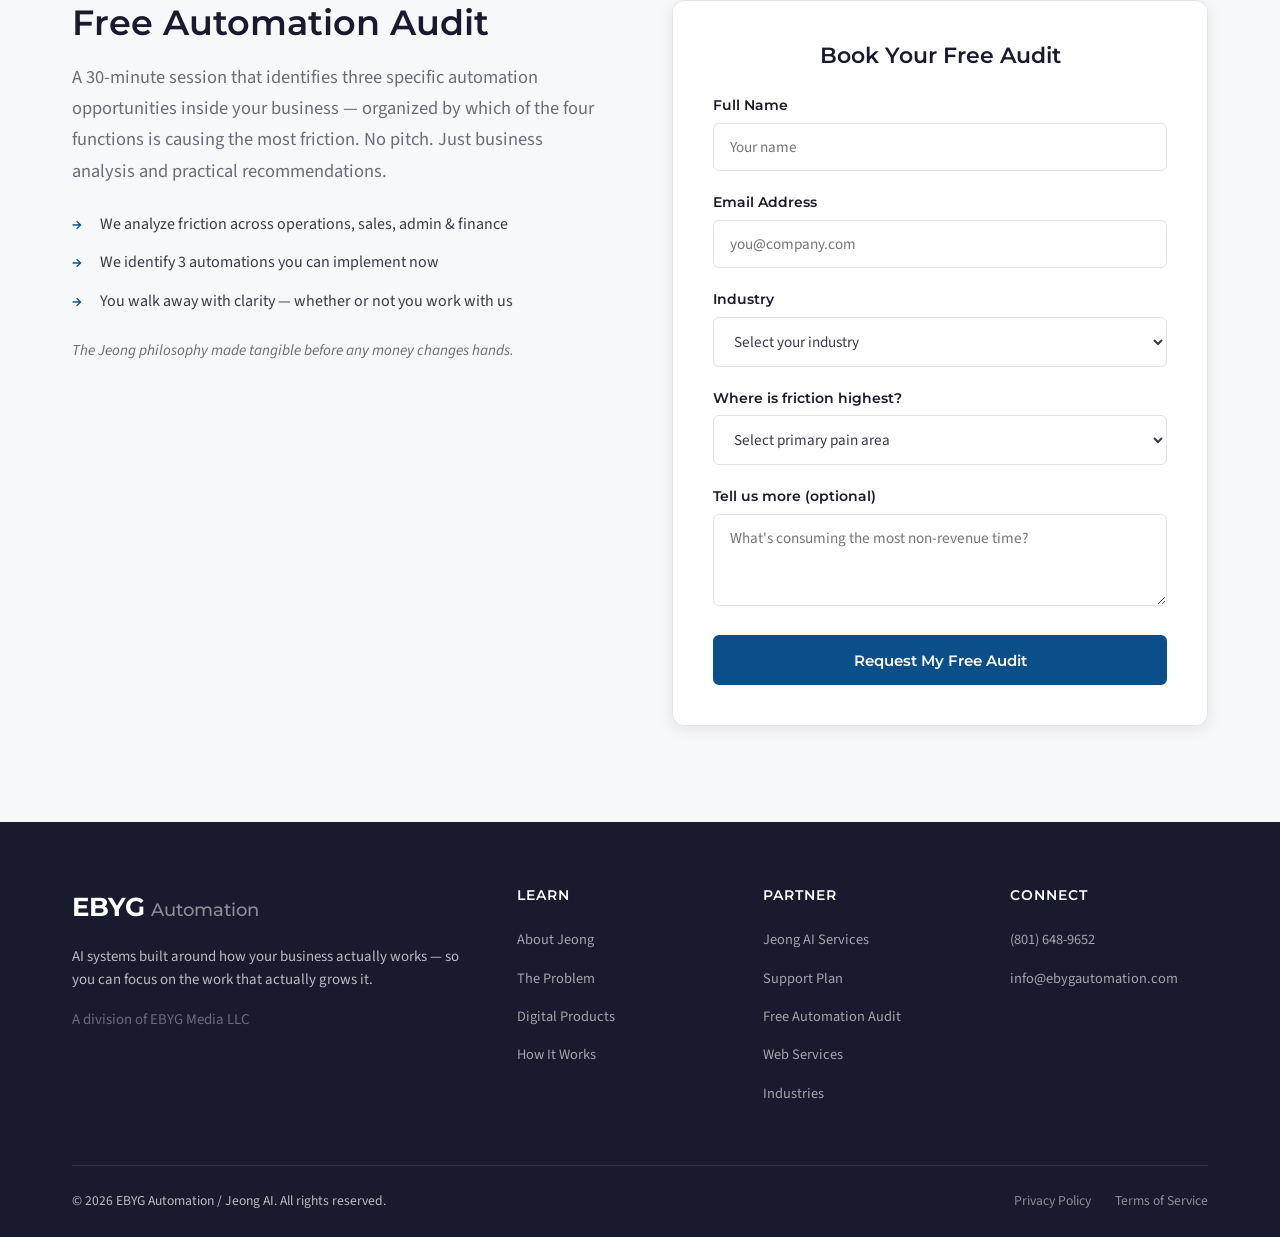
==== commit 720025c0: "Production readiness: standardize codebase and add Azure SWA deployment config - Add phone number an" ====
--- a/index.html
+++ b/index.html
@@ -4,11 +4,17 @@
   <meta charset="UTF-8">
   <meta name="viewport" content="width=device-width, initial-scale=1.0">
   <meta name="description" content="EBYG Automation — AI systems and professional websites built around how your business actually works. Digital products, Jeong AI implementation, web design, hosting, and ongoing operational partnership for small businesses.">
+  <meta property="og:type" content="website">
+  <meta property="og:title" content="EBYG Automation — AI Systems for Small Business Operations">
+  <meta property="og:description" content="AI systems and professional websites built around how your business actually works. Digital products, Jeong AI implementation, and ongoing operational partnership.">
+  <meta property="og:site_name" content="EBYG Automation">
+  <meta property="og:locale" content="en_US">
   <title>EBYG Automation — AI Systems for Small Business Operations</title>
   <link rel="preconnect" href="https://fonts.googleapis.com">
   <link rel="preconnect" href="https://fonts.gstatic.com" crossorigin>
   <link href="https://fonts.googleapis.com/css2?family=Montserrat:wght@400;500;600;700&family=Source+Sans+3:wght@300;400;500;600&display=swap" rel="stylesheet">
   <link rel="stylesheet" href="css/styles.css">
+  <link rel="icon" type="image/png" href="favicon.png">
 </head>
 <body>
 
@@ -640,9 +646,7 @@
         <div class="footer-links">
           <h4>Connect</h4>
           <ul>
-            <li><a href="https://linkedin.com" target="_blank" rel="noopener">LinkedIn</a></li>
-            <li><a href="https://tiktok.com" target="_blank" rel="noopener">TikTok</a></li>
-            <li><a href="https://youtube.com" target="_blank" rel="noopener">YouTube</a></li>
+            <li><a href="tel:+18016489652">(801) 648-9652</a></li>
             <li><a href="mailto:info@ebygautomation.com">info@ebygautomation.com</a></li>
           </ul>
         </div>
--- a/css/styles.css
+++ b/css/styles.css
@@ -37,7 +37,7 @@
 
 /* ---------- RESET ---------- */
 *, *::before, *::after { box-sizing: border-box; margin: 0; padding: 0; }
-html { scroll-behavior: smooth; scroll-padding-top: var(--header-h); }
+html { scroll-behavior: smooth; scroll-padding-top: var(--header-h); overflow-x: hidden; }
 body {
   font-family: var(--font-body);
   font-size: 17px;
@@ -45,6 +45,7 @@
   color: var(--text);
   background: var(--white);
   -webkit-font-smoothing: antialiased;
+  overflow-x: hidden;
 }
 img { max-width: 100%; display: block; }
 a { color: var(--primary); text-decoration: none; transition: color var(--transition); }
@@ -128,6 +129,7 @@
 }
 .btn-sm { padding: 0.65rem 1.5rem; font-size: 0.88rem; }
 .btn-full { width: 100%; }
+.btn { -webkit-tap-highlight-color: transparent; }
 
 /* ---------- HEADER ---------- */
 .site-header {
@@ -167,7 +169,7 @@
 .nav-list {
   display: flex;
   align-items: center;
-  gap: 2rem;
+  gap: 1.5rem;
 }
 .nav-list a {
   font-family: var(--font-heading);
@@ -220,6 +222,7 @@
 .hero {
   position: relative;
   min-height: 100vh;
+  min-height: 100dvh;
   display: flex;
   align-items: center;
   overflow: hidden;
@@ -1138,7 +1141,26 @@
   .friction-grid { grid-template-columns: 1fr; max-width: 480px; margin: 0 auto; }
   h1 { font-size: 2.2rem; }
   h2 { font-size: 1.75rem; }
+  .lead { font-size: 1.05rem; }
   .hero-content { padding: 3rem 0; }
+  .hero h1 br { display: none; }
+  .hero-sub { font-size: 1.05rem; }
+  .hero-actions { flex-direction: column; align-items: flex-start; }
+  .hero-actions .btn { width: 100%; text-align: center; }
+
+  /* Section padding reduction */
+  .about, .friction, .ecosystem, .products, .services,
+  .support, .how-it-works, .industries, .advantage,
+  .cta-section, .web-services { padding: 4rem 0; }
+  .section-center { margin-bottom: 2.5rem; }
+
+  /* CTA form */
+  .cta-form-wrap { padding: 1.75rem; }
+  .cta-content h2 { font-size: 1.75rem; }
+
+  /* Support price card */
+  .support-price { font-size: 1.75rem; }
+  .support-price-card { padding: 2rem 1.5rem; }
 
   /* Mobile nav */
   .mobile-toggle { display: flex; }
@@ -1167,8 +1189,11 @@
 @media (max-width: 544px) {
   .container { padding: 0 1.25rem; }
   h1 { font-size: 1.9rem; }
+  h2 { font-size: 1.5rem; }
+  .lead { font-size: 1rem; }
   .hero { min-height: auto; padding-top: calc(var(--header-h) + 2rem); padding-bottom: 4rem; }
   .hero-scroll { display: none; }
+  .hero-sub { font-size: 1rem; }
   .trust-items { grid-template-columns: repeat(2, 1fr); gap: 1rem; }
   .trust-number { font-size: 1.5rem; }
   .steps-grid { grid-template-columns: 1fr; }
@@ -1177,4 +1202,24 @@
   .footer-bottom { flex-direction: column; gap: 0.75rem; text-align: center; }
   .jeong-card { padding: 2.5rem 2rem; }
   .jeong-symbol { font-size: 3.5rem; }
-}
+
+  /* Section padding further reduced */
+  .about, .friction, .ecosystem, .products, .services,
+  .support, .how-it-works, .industries, .advantage,
+  .cta-section, .web-services { padding: 3rem 0; }
+  .section-center { margin-bottom: 2rem; }
+
+  /* Cards & form */
+  .product-card, .service-card, .web-card { padding: 2rem 1.5rem; }
+  .cta-form-wrap { padding: 1.5rem 1.25rem; }
+  .cta-box { gap: 2.5rem; }
+  .support-layout { gap: 2.5rem; }
+  .advantage-inner { gap: 2.5rem; }
+
+  /* Buttons full-width on small screens */
+  .product-card .btn, .service-card .btn { width: 100%; text-align: center; }
+  .web-services-bottom .btn { width: 100%; }
+
+  /* Ecosystem cards */
+  .eco-brand { padding: 2rem 1.5rem; }
+}
